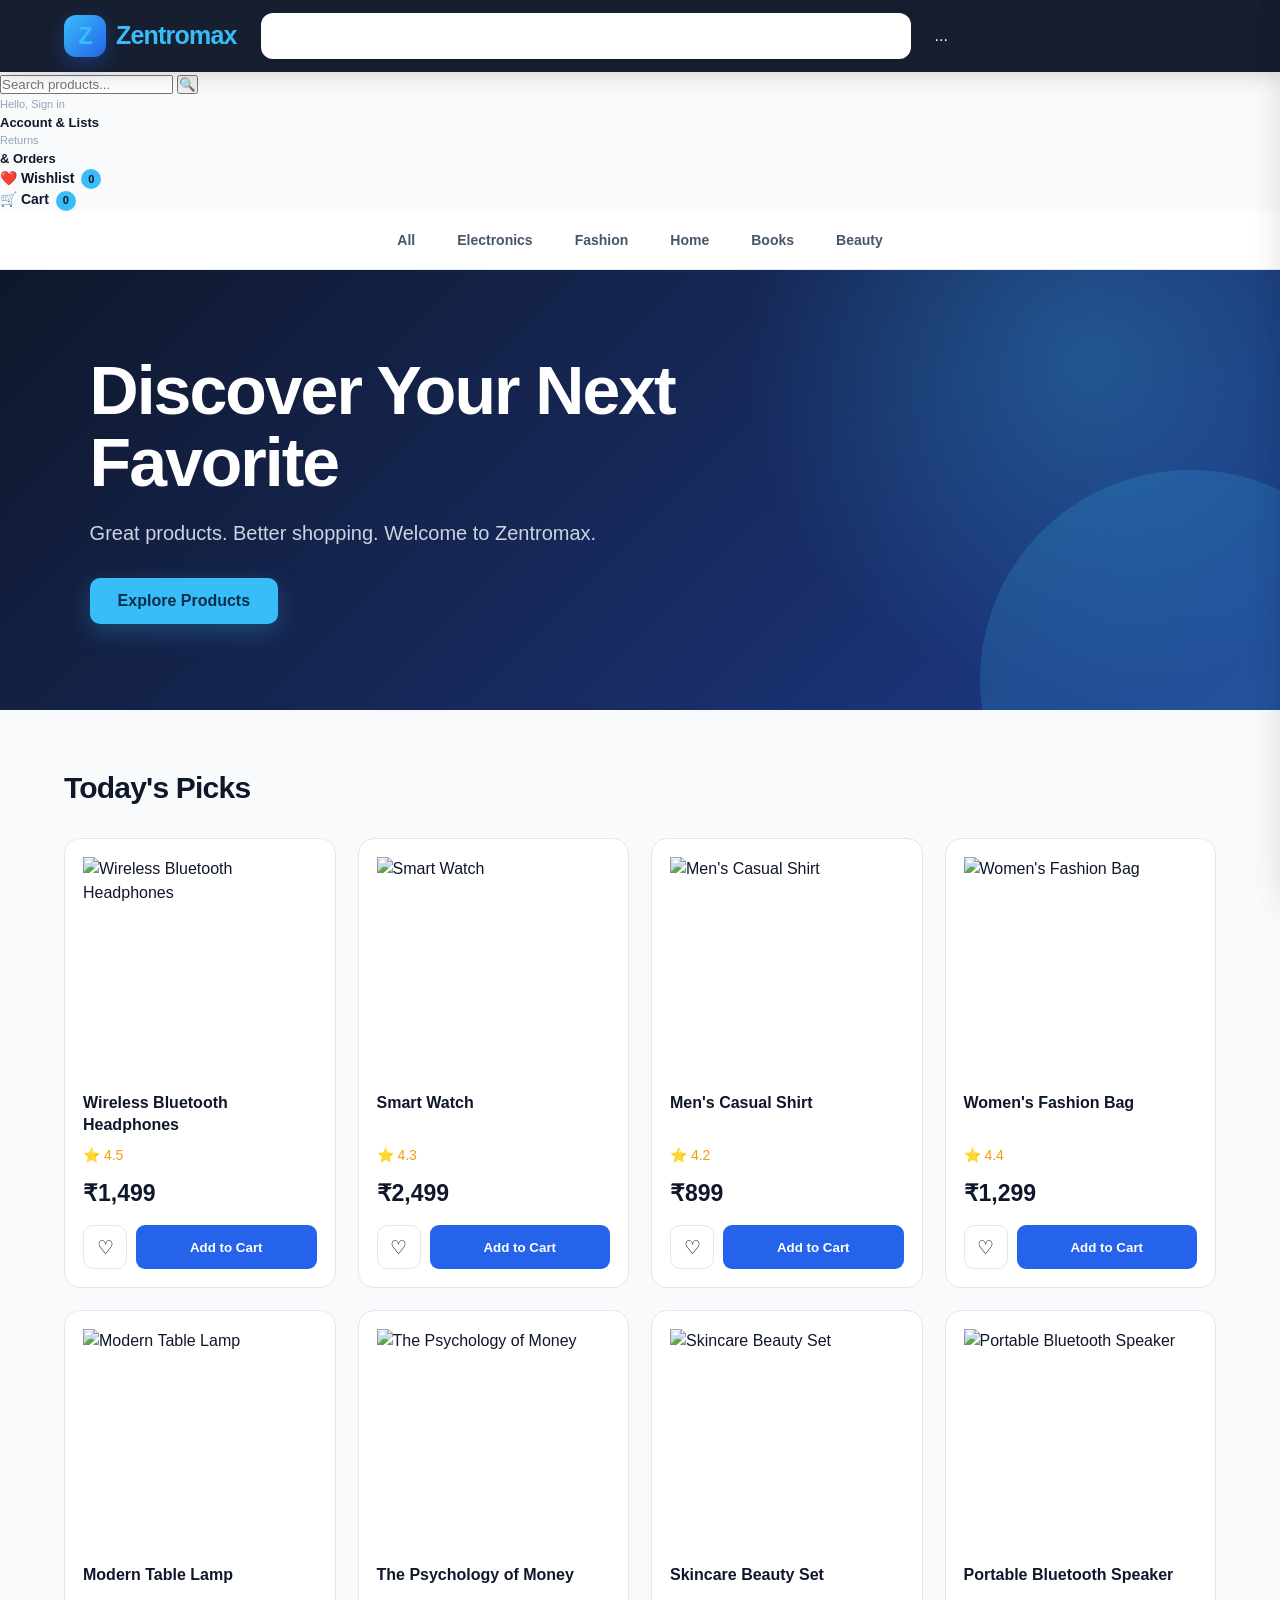
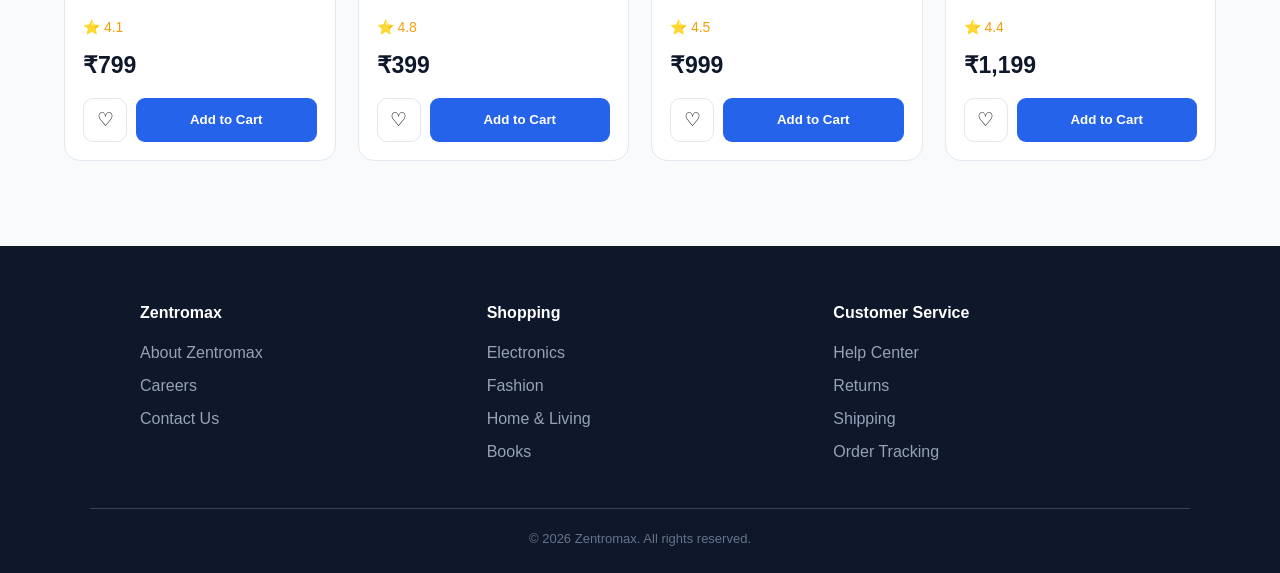
==== index.html @ d826abb4 "Update index.html" ====
<!DOCTYPE html>
<html lang="en">

<head>

  <meta charset="UTF-8">

  <meta name="viewport" content="width=device-width, initial-scale=1.0">

  <title>Zentromax - Online Shopping</title>

  <link
    rel="icon"
    href="data:image/svg+xml,%3Csvg xmlns='http://www.w3.org/2000/svg' viewBox='0 0 100 100'%3E%3Crect width='100' height='100' rx='25' fill='%232563eb'/%3E%3Ctext x='50' y='68' text-anchor='middle' font-size='60' font-family='Arial' font-weight='bold' fill='white'%3EZ%3C/text%3E%3C/svg%3E"
  >

</head>

  <link rel="stylesheet" href="style.css">
</head>

<body>

  <!-- HEADER -->

  <header class="header">

  <div class="logo">
    <span class="logo-icon">Z</span>
    <span class="logo-text">Zentromax</span>
  </div>

  <div class="search">
    ...
  </div>

  ...
</header>


      <input
        type="text"
        id="searchInput"
        placeholder="Search products..."
        onkeyup="searchProducts()"
      >

      <button onclick="searchProducts()">
        🔍
      </button>

    </div>

    <div
      class="account"
      onclick="openLogin()"
    >
      <small>Hello, Sign in</small>
      <strong>Account & Lists</strong>
    </div>

    <div class="orders">
      <small>Returns</small>
      <strong>& Orders</strong>
    </div>

    <div
      class="wishlist"
      onclick="openWishlist()"
    >
      ❤️ Wishlist
      <span id="wishlistCount">0</span>
    </div>

    <div
      class="cart"
      onclick="openCart()"
    >
      🛒 Cart
      <span id="cartCount">0</span>
    </div>

  </header>


  <!-- CATEGORY NAVIGATION -->

  <nav class="categories">

    <button onclick="filterCategory('all')">
      All
    </button>

    <button onclick="filterCategory('electronics')">
      Electronics
    </button>

    <button onclick="filterCategory('fashion')">
      Fashion
    </button>

    <button onclick="filterCategory('home')">
      Home
    </button>

    <button onclick="filterCategory('books')">
      Books
    </button>

    <button onclick="filterCategory('beauty')">
      Beauty
    </button>

  </nav>


  <!-- HERO -->

  <section class="hero">

    <div>

      <h1>
        Discover Your Next Favorite
      </h1>

      <p>
        Great products. Better shopping.
        Welcome to Zentromax.
      </p>

      <button onclick="scrollToProducts()">
        Explore Products
      </button>

    </div>

  </section>


  <!-- PRODUCTS -->

  <main>

    <h2 id="productsTitle">
      Today's Picks
    </h2>

    <section
      class="products"
      id="products"
    ></section>

  </main>


  <!-- PRODUCT DETAILS -->

  <div
    class="product-modal"
    id="productModal"
  >

    <div class="product-modal-content">

      <button
        class="close-button"
        onclick="closeProductDetails()"
      >
        ✕
      </button>

      <div id="productDetails"></div>

    </div>

  </div>


  <!-- WISHLIST -->

  <div
    class="side-panel"
    id="wishlistPanel"
  >

    <div class="panel-header">

      <h2>
        ❤️ Your Wishlist
      </h2>

      <button onclick="closeWishlist()">
        ✕
      </button>

    </div>

    <div id="wishlistItems"></div>

  </div>


  <!-- CART -->

  <div
    class="side-panel cart-panel"
    id="cartPanel"
  >

    <div class="panel-header">

      <h2>
        🛒 Your Cart
      </h2>

      <button onclick="closeCart()">
        ✕
      </button>

    </div>

    <div id="cartItems"></div>

    <div class="cart-footer">

      <h3>
        Total:
        ₹<span id="cartTotal">0</span>
      </h3>

      <button
        class="checkout"
        onclick="checkout()"
      >
        Proceed to Checkout
      </button>

    </div>

  </div>


  <!-- LOGIN -->

  <div
    class="product-modal"
    id="loginModal"
  >

    <div class="login-box">

      <button
        class="close-button"
        onclick="closeLogin()"
      >
        ✕
      </button>

      <h2>
        Welcome to Zentromax
      </h2>

      <input
        type="email"
        id="loginEmail"
        placeholder="Email address"
      >

      <input
        type="password"
        id="loginPassword"
        placeholder="Password"
      >

      <button
        class="login-button"
        onclick="loginUser()"
      >
        Sign in
      </button>

      <p>
        New to Zentromax?
      </p>

      <button
        class="create-account"
        onclick="registerUser()"
      >
        Create your Zentromax account
      </button>

    </div>

  </div>


  <!-- OVERLAY -->

  <div
    class="overlay"
    id="overlay"
    onclick="closeAllPanels()"
  ></div>


  <!-- FOOTER -->

  <footer>

    <div class="footer-links">

      <div>
        <h3>Zentromax</h3>

        <p>
          About Zentromax
        </p>

        <p>
          Careers
        </p>

        <p>
          Contact Us
        </p>
      </div>


      <div>
        <h3>Shopping</h3>

        <p>
          Electronics
        </p>

        <p>
          Fashion
        </p>

        <p>
          Home & Living
        </p>

        <p>
          Books
        </p>
      </div>


      <div>
        <h3>Customer Service</h3>

        <p>
          Help Center
        </p>

        <p>
          Returns
        </p>

        <p>
          Shipping
        </p>

        <p>
          Order Tracking
        </p>
      </div>

    </div>


    <p class="copyright">
      © 2026 Zentromax. All rights reserved.
    </p>

  </footer>


  <script src="script.js"></script>

</body>

</html>
---- style.css ----
* {
  margin: 0;
  padding: 0;
  box-sizing: border-box;
}

:root {
  --primary: #2563eb;
  --primary-dark: #1d4ed8;
  --dark: #0f172a;
  --dark-2: #1e293b;
  --text: #0f172a;
  --muted: #64748b;
  --background: #f8fafc;
  --white: #ffffff;
  --border: #e2e8f0;
  --success: #16a34a;
  --danger: #ef4444;
  --shadow: 0 10px 30px rgba(15, 23, 42, 0.08);
  --radius: 16px;
}

html {
  scroll-behavior: smooth;
}

body {
  font-family:
    Inter,
    -apple-system,
    BlinkMacSystemFont,
    "Segoe UI",
    Arial,
    sans-serif;

  background: var(--background);
  color: var(--text);
  line-height: 1.5;
}


/* ================= HEADER ================= */

.header {
  min-height: 72px;

  background: rgba(15, 23, 42, 0.97);
  color: white;

  display: flex;
  align-items: center;

  gap: 24px;

  padding: 12px 5%;

  position: sticky;
  top: 0;

  z-index: 900;

  box-shadow:
    0 4px 20px rgba(0, 0, 0, 0.15);
}


/* LOGO */

.logo {
  font-size: 26px;
  font-weight: 800;

  letter-spacing: -0.8px;

  white-space: nowrap;

  cursor: pointer;
}

.logo span {
  color: #38bdf8;
}


/* SEARCH */

.search {
  flex: 1;

  max-width: 650px;

  height: 46px;

  display: flex;

  background: white;

  border-radius: 12px;

  overflow: hidden;

  box-shadow:
    0 3px 15px rgba(0, 0, 0, 0.12);
}

.search input {
  flex: 1;

  width: 100%;

  border: none;

  outline: none;

  padding: 0 18px;

  font-size: 15px;

  color: #0f172a;
}

.search input::placeholder {
  color: #94a3b8;
}

.search button {
  width: 55px;

  border: none;

  background: var(--primary);

  color: white;

  cursor: pointer;

  font-size: 18px;

  transition: 0.2s;
}

.search button:hover {
  background: var(--primary-dark);
}


/* ACCOUNT */

.account,
.orders {
  display: flex;

  flex-direction: column;

  cursor: pointer;

  white-space: nowrap;
}

.account small,
.orders small {
  color: #94a3b8;

  font-size: 11px;
}

.account strong,
.orders strong {
  font-size: 13px;
}


/* WISHLIST */

.wishlist,
.cart {
  position: relative;

  cursor: pointer;

  white-space: nowrap;

  font-weight: 600;

  font-size: 14px;

  transition: 0.2s;
}

.wishlist:hover,
.cart:hover {
  color: #38bdf8;
}

#wishlistCount,
#cartCount {
  display: inline-flex;

  align-items: center;

  justify-content: center;

  min-width: 20px;
  height: 20px;

  margin-left: 3px;

  padding: 0 5px;

  border-radius: 50%;

  background: #38bdf8;

  color: #0f172a;

  font-size: 11px;

  font-weight: 800;
}


/* ================= CATEGORIES ================= */

.categories {
  background: white;

  display: flex;

  justify-content: center;

  gap: 8px;

  padding: 12px 5%;

  border-bottom: 1px solid var(--border);

  overflow-x: auto;

  position: relative;

  z-index: 800;
}

.categories button {
  border: none;

  background: transparent;

  color: #475569;

  padding: 9px 17px;

  border-radius: 999px;

  cursor: pointer;

  font-size: 14px;

  font-weight: 600;

  white-space: nowrap;

  transition: 0.2s;
}

.categories button:hover {
  background: #eff6ff;

  color: var(--primary);
}


/* ================= HERO ================= */

.hero {
  min-height: 440px;

  padding: 70px 7%;

  display: flex;

  align-items: center;

  background:
    radial-gradient(
      circle at 85% 20%,
      rgba(56, 189, 248, 0.28),
      transparent 30%
    ),
    linear-gradient(
      135deg,
      #0f172a,
      #1e3a8a
    );

  color: white;

  position: relative;

  overflow: hidden;
}

.hero::after {
  content: "";

  position: absolute;

  width: 420px;
  height: 420px;

  right: -120px;
  bottom: -180px;

  background: rgba(56, 189, 248, 0.18);

  border-radius: 50%;
}

.hero > div {
  position: relative;

  z-index: 2;

  max-width: 650px;
}

.hero h1 {
  font-size: clamp(38px, 6vw, 68px);

  line-height: 1.05;

  letter-spacing: -2px;

  margin-bottom: 20px;
}

.hero p {
  font-size: 20px;

  color: #cbd5e1;

  margin-bottom: 30px;

  max-width: 550px;
}

.hero button {
  border: none;

  background: #38bdf8;

  color: #082f49;

  padding: 14px 28px;

  border-radius: 10px;

  font-size: 16px;

  font-weight: 800;

  cursor: pointer;

  transition: 0.2s;

  box-shadow:
    0 8px 25px rgba(56, 189, 248, 0.25);
}

.hero button:hover {
  transform: translateY(-2px);

  background: #7dd3fc;
}


/* ================= MAIN ================= */

main {
  width: 90%;

  max-width: 1400px;

  margin: auto;

  padding: 55px 0;
}

main h2 {
  font-size: 30px;

  letter-spacing: -0.8px;

  margin-bottom: 28px;
}


/* ================= PRODUCTS ================= */

.products {
  display: grid;

  grid-template-columns:
    repeat(
      auto-fill,
      minmax(235px, 1fr)
    );

  gap: 22px;
}

.product {
  background: white;

  border: 1px solid var(--border);

  border-radius: var(--radius);

  padding: 18px;

  min-height: 420px;

  display: flex;

  flex-direction: column;

  position: relative;

  overflow: hidden;

  transition:
    transform 0.25s,
    box-shadow 0.25s,
    border-color 0.25s;
}

.product:hover {
  transform: translateY(-7px);

  border-color: #bfdbfe;

  box-shadow: var(--shadow);
}

.product img {
  width: 100%;

  height: 220px;

  object-fit: contain;

  margin-bottom: 15px;

  cursor: pointer;

  transition: 0.25s;
}

.product:hover img {
  transform: scale(1.04);
}

.product h3 {
  font-size: 16px;

  line-height: 1.4;

  margin-bottom: 8px;

  cursor: pointer;

  min-height: 45px;
}

.product h3:hover {
  color: var(--primary);
}

.rating {
  color: #f59e0b;

  font-size: 14px;

  margin-bottom: 10px;
}

.price {
  font-size: 23px;

  font-weight: 800;

  margin-bottom: 15px;
}

.product-buttons {
  display: flex;

  gap: 9px;

  margin-top: auto;
}

.add-cart {
  flex: 1;

  border: none;

  background: var(--primary);

  color: white;

  padding: 11px;

  border-radius: 9px;

  cursor: pointer;

  font-weight: 700;

  transition: 0.2s;
}

.add-cart:hover {
  background: var(--primary-dark);
}

.wishlist-button {
  width: 44px;

  height: 44px;

  border-radius: 10px;

  border: 1px solid var(--border);

  background: white;

  cursor: pointer;

  font-size: 19px;

  transition: 0.2s;
}

.wishlist-button:hover {
  border-color: #fecaca;

  background: #fff1f2;
}


/* ================= SIDE PANEL ================= */

.side-panel {
  position: fixed;

  top: 0;

  right: -480px;

  width: 450px;

  max-width: 94%;

  height: 100vh;

  background: white;

  z-index: 1200;

  display: flex;

  flex-direction: column;

  transition: right 0.3s ease;

  box-shadow:
    -15px 0 40px rgba(0, 0, 0, 0.15);
}

.side-panel.open {
  right: 0;
}

.panel-header {
  min-height: 70px;

  background: #0f172a;

  color: white;

  display: flex;

  align-items: center;

  justify-content: space-between;

  padding: 18px 22px;
}

.panel-header h2 {
  font-size: 20px;
}

.panel-header button {
  width: 36px;
  height: 36px;

  border: none;

  border-radius: 8px;

  background: rgba(255, 255, 255, 0.1);

  color: white;

  font-size: 18px;

  cursor: pointer;
}


/* ================= CART ================= */

#cartItems {
  flex: 1;

  overflow-y: auto;

  padding: 20px;
}

.cart-item {
  display: flex;

  gap: 14px;

  padding: 16px 0;

  border-bottom: 1px solid var(--border);
}

.cart-item img {
  width: 80px;

  height: 80px;

  object-fit: contain;
}

.cart-item strong {
  display: block;

  margin-bottom: 5px;

  font-size: 14px;
}

.cart-item p {
  color: var(--muted);

  font-size: 13px;

  margin-bottom: 5px;
}

.cart-item button {
  border: 1px solid var(--border);

  background: white;

  padding: 5px 10px;

  border-radius: 6px;

  cursor: pointer;

  margin: 3px 2px;
}

.cart-item button:hover {
  background: #f1f5f9;
}

.cart-footer {
  padding: 20px;

  border-top: 1px solid var(--border);

  background: #f8fafc;
}

.cart-footer h3 {
  font-size: 20px;
}

.checkout {
  width: 100%;

  margin-top: 14px;

  padding: 13px;

  border: none;

  border-radius: 10px;

  background: var(--primary);

  color: white;

  font-size: 15px;

  font-weight: 700;

  cursor: pointer;
}

.checkout:hover {
  background: var(--primary-dark);
}


/* ================= WISHLIST ================= */

#wishlistItems {
  flex: 1;

  overflow-y: auto;

  padding: 20px;
}

.wishlist-item {
  display: flex;

  gap: 14px;

  padding: 16px 0;

  border-bottom: 1px solid var(--border);
}

.wishlist-item img {
  width: 80px;

  height: 80px;

  object-fit: contain;
}

.wishlist-item strong {
  display: block;

  margin-bottom: 5px;
}

.wishlist-item button {
  border: none;

  background: #eff6ff;

  color: var(--primary);

  padding: 7px 10px;

  border-radius: 7px;

  cursor: pointer;

  margin-top: 8px;
}


/* ================= PRODUCT DETAILS ================= */

.product-modal {
  display: none;

  position: fixed;

  inset: 0;

  background: rgba(2, 6, 23, 0.72);

  z-index: 1500;

  align-items: center;

  justify-content: center;

  padding: 20px;

  backdrop-filter: blur(5px);
}

.product-modal.show {
  display: flex;
}

.product-modal-content {
  width: 900px;

  max-width: 96%;

  max-height: 90vh;

  overflow-y: auto;

  background: white;

  border-radius: 20px;

  padding: 35px;

  position: relative;

  box-shadow:
    0 25px 70px rgba(0, 0, 0, 0.25);
}

.close-button {
  position: absolute;

  top: 15px;
  right: 15px;

  width: 38px;
  height: 38px;

  border: none;

  border-radius: 50%;

  background: #f1f5f9;

  color: #475569;

  font-size: 18px;

  cursor: pointer;

  z-index: 2;
}

.close-button:hover {
  background: #e2e8f0;
}

.product-detail {
  display: grid;

  grid-template-columns: 1fr 1fr;

  gap: 40px;

  padding-top: 10px;
}

.product-detail img {
  width: 100%;

  height: 380px;

  object-fit: contain;
}

.product-detail h2 {
  font-size: 32px;

  line-height: 1.2;

  margin-bottom: 15px;
}

.detail-price {
  font-size: 32px;

  font-weight: 800;

  margin: 18px 0;
}

.detail-description {
  color: var(--muted);

  line-height: 1.8;

  margin-bottom: 20px;
}

.detail-add-cart {
  border: none;

  background: var(--primary);

  color: white;

  padding: 13px 22px;

  border-radius: 9px;

  cursor: pointer;

  font-weight: 700;
}

.detail-add-cart:hover {
  background: var(--primary-dark);
}


/* ================= LOGIN ================= */

.login-box {
  width: 410px;

  max-width: 95%;

  background: white;

  padding: 38px;

  border-radius: 18px;

  position: relative;

  box-shadow:
    0 25px 70px rgba(0, 0, 0, 0.25);
}

.login-box h2 {
  font-size: 28px;

  margin-bottom: 25px;
}

.login-box input {
  width: 100%;

  padding: 13px 14px;

  margin-bottom: 14px;

  border: 1px solid var(--border);

  border-radius: 9px;

  outline: none;

  font-size: 14px;
}

.login-box input:focus {
  border-color: var(--primary);

  box-shadow:
    0 0 0 3px rgba(37, 99, 235, 0.1);
}

.login-button {
  width: 100%;

  padding: 13px;

  border: none;

  border-radius: 9px;

  background: var(--primary);

  color: white;

  font-weight: 700;

  cursor: pointer;
}

.login-button:hover {
  background: var(--primary-dark);
}

.login-box p {
  text-align: center;

  margin: 20px 0;

  color: var(--muted);
}

.create-account {
  width: 100%;

  padding: 12px;

  border: 1px solid var(--border);

  background: white;

  border-radius: 9px;

  cursor: pointer;
}

.create-account:hover {
  background: #f8fafc;
}


/* ================= OVERLAY ================= */

.overlay {
  display: none;

  position: fixed;

  inset: 0;

  background: rgba(2, 6, 23, 0.55);

  z-index: 1100;

  backdrop-filter: blur(2px);
}

.overlay.show {
  display: block;
}


/* ================= FOOTER ================= */

footer {
  background: #0f172a;

  color: white;

  margin-top: 30px;

  padding: 55px 7% 25px;
}

.footer-links {
  max-width: 1000px;

  margin: auto;

  display: grid;

  grid-template-columns:
    repeat(3, 1fr);

  gap: 40px;

  text-align: left;
}

.footer-links h3 {
  font-size: 16px;

  margin-bottom: 16px;
}

.footer-links p {
  color: #94a3b8;

  margin: 9px 0;

  cursor: pointer;
}

.footer-links p:hover {
  color: #38bdf8;
}

.copyright {
  border-top: 1px solid #334155;

  margin-top: 35px;

  padding-top: 20px;

  text-align: center;

  color: #64748b;

  font-size: 13px;
}


/* ================= RESPONSIVE ================= */

@media (max-width: 1000px) {

  .header {
    gap: 12px;

    padding: 12px 3%;
  }

  .orders,
  .account {
    display: none;
  }

  .hero {
    padding: 60px 6%;
  }

  .hero h1 {
    font-size: 48px;
  }
}


@media (max-width: 700px) {

  .header {
    flex-wrap: wrap;

    position: relative;
  }

  .logo {
    font-size: 23px;
  }

  .search {
    order: 5;

    flex-basis: 100%;

    max-width: none;
  }

  .wishlist,
  .cart {
    font-size: 13px;
  }

  .categories {
    justify-content: flex-start;
  }

  .hero {
    min-height: 380px;

    padding: 50px 7%;
  }

  .hero h1 {
    font-size: 38px;

    letter-spacing: -1px;
  }

  .hero p {
    font-size: 17px;
  }

  main {
    width: 92%;

    padding: 40px 0;
  }

  main h2 {
    font-size: 25px;
  }

  .products {
    grid-template-columns:
      repeat(2, 1fr);

    gap: 12px;
  }

  .product {
    padding: 13px;

    min-height: 380px;
  }

  .product img {
    height: 170px;
  }

  .product h3 {
    font-size: 14px;
  }

  .product-detail {
    grid-template-columns: 1fr;

    gap: 15px;
  }

  .product-detail img {
    height: 260px;
  }

  .product-detail h2 {
    font-size: 25px;
  }

  .footer-links {
    grid-template-columns: 1fr;

    text-align: center;
  }
}


@media (max-width: 450px) {

  .products {
    grid-template-columns: 1fr;
  }

  .product {
    min-height: auto;
  }

  .product img {
    height: 220px;
  }

  .hero h1 {
    font-size: 32px;
  }

  .side-panel {
    width: 100%;

    max-width: 100%;
  }

  .product-modal-content {
    padding: 25px 18px;
  }

  .login-box {
    padding: 28px 20px;
  }
}
/* ================= ZENTROMAX BRAND ================= */

.logo {
  display: flex;
  align-items: center;
  gap: 10px;

  cursor: pointer;

  user-select: none;
}

.logo-icon {
  width: 42px;
  height: 42px;

  display: flex;
  align-items: center;
  justify-content: center;

  border-radius: 12px;

  background: linear-gradient(
    135deg,
    #38bdf8,
    #2563eb
  );

  color: white;

  font-size: 23px;
  font-weight: 900;

  box-shadow:
    0 6px 18px rgba(37, 99, 235, 0.35);
}

.logo-text {
  color: white;

  font-size: 25px;

  font-weight: 850;

  letter-spacing: -0.8px;
}

.logo:hover .logo-icon {
  transform: rotate(-5deg) scale(1.05);

  box-shadow:
    0 8px 25px rgba(56, 189, 248, 0.45);
}

.logo:hover .logo-text {
  color: #38bdf8;
}

.logo-icon,
.logo-text {
  transition: 0.25s ease;
}
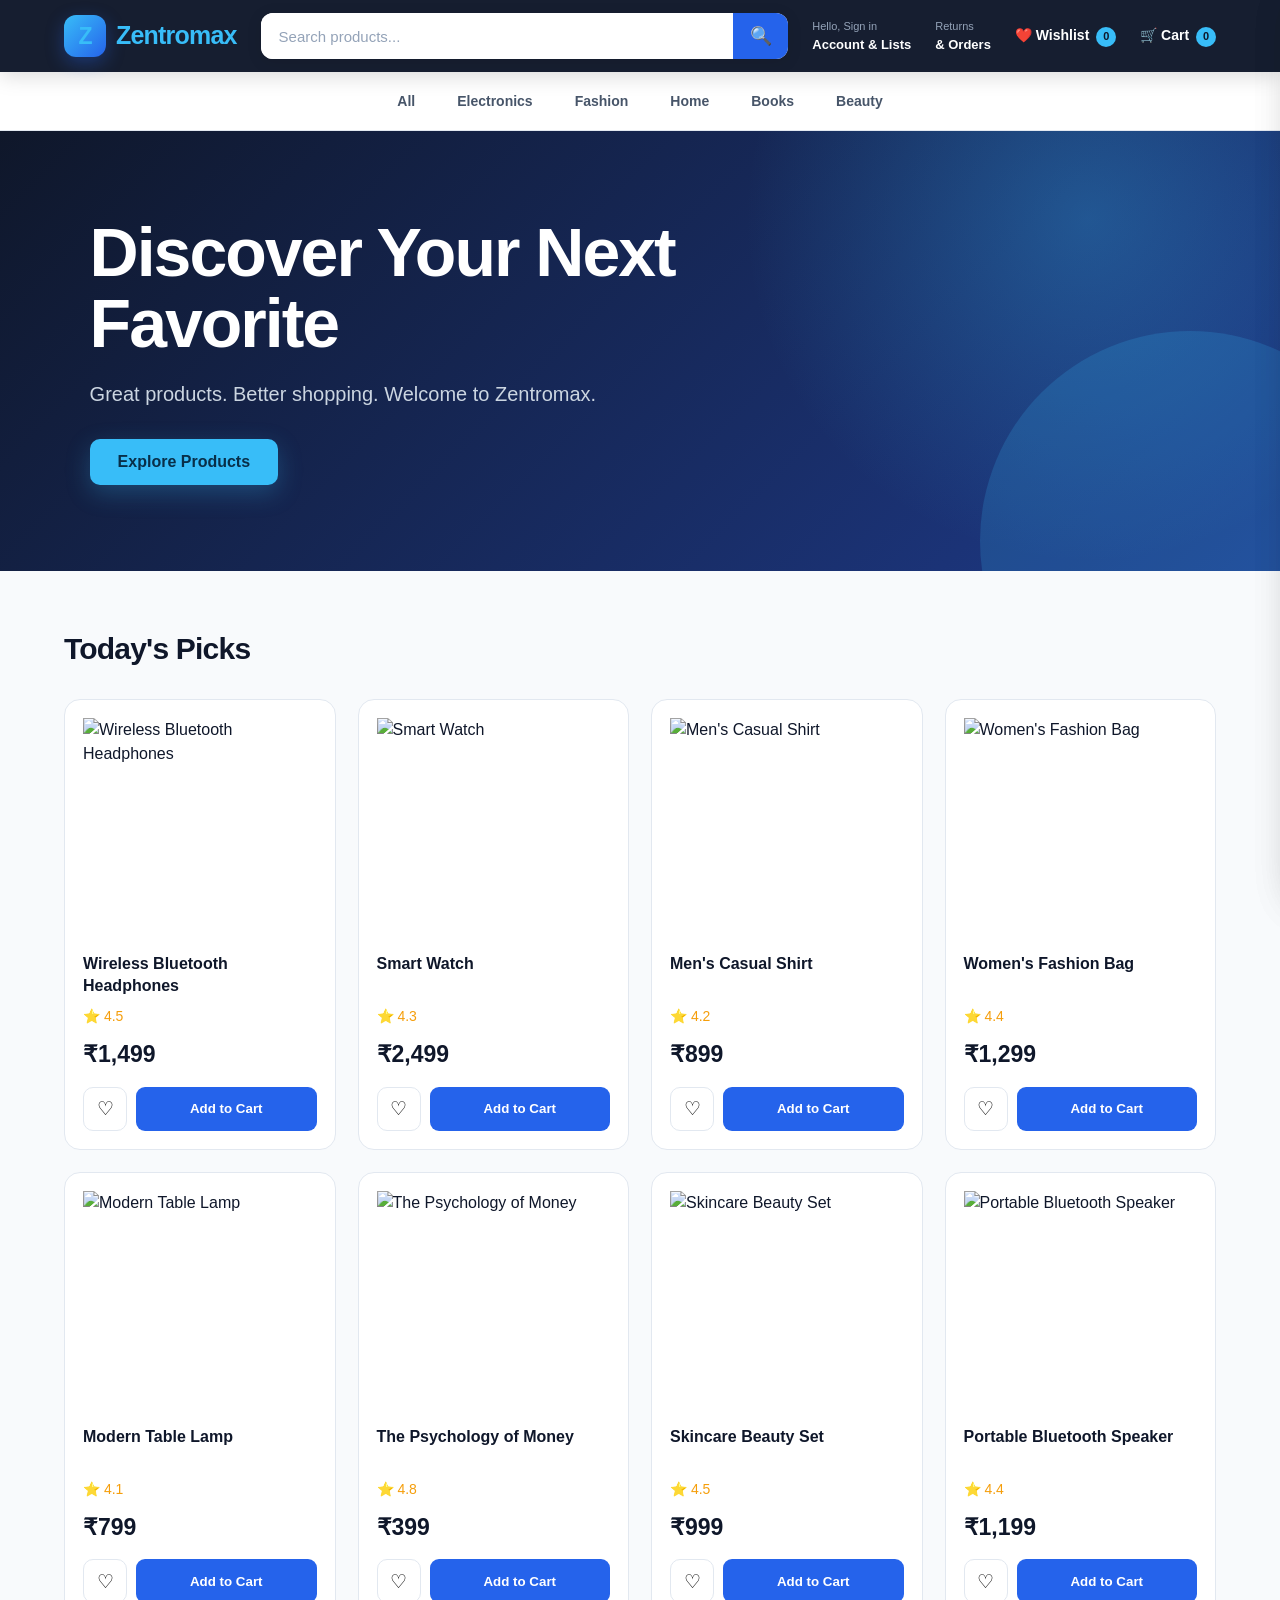
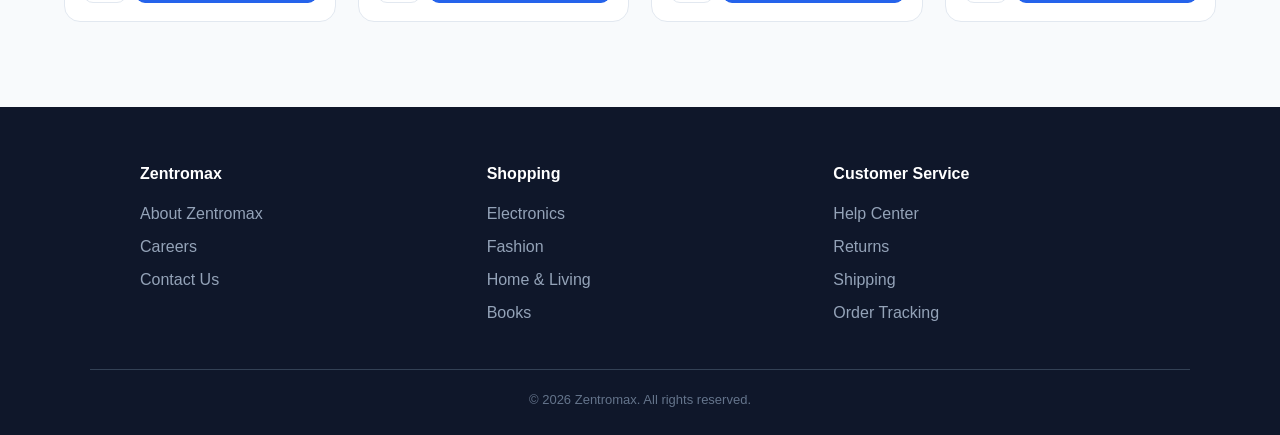
==== commit 7ca679ec: "Update index.html" ====
--- a/index.html
+++ b/index.html
@@ -25,62 +25,62 @@
 
   <header class="header">
 
+  <!-- LOGO -->
   <div class="logo">
     <span class="logo-icon">Z</span>
     <span class="logo-text">Zentromax</span>
   </div>
 
+  <!-- SEARCH -->
   <div class="search">
-    ...
-  </div>
-
-  ...
+
+    <input
+      type="text"
+      id="searchInput"
+      placeholder="Search products..."
+      onkeyup="searchProducts()"
+    >
+
+    <button onclick="searchProducts()">
+      🔍
+    </button>
+
+  </div>
+
+  <!-- ACCOUNT -->
+  <div
+    class="account"
+    onclick="openLogin()"
+  >
+    <small>Hello, Sign in</small>
+    <strong>Account & Lists</strong>
+  </div>
+
+  <!-- ORDERS -->
+  <div class="orders">
+    <small>Returns</small>
+    <strong>& Orders</strong>
+  </div>
+
+  <!-- WISHLIST -->
+  <div
+    class="wishlist"
+    onclick="openWishlist()"
+  >
+    ❤️ Wishlist
+    <span id="wishlistCount">0</span>
+  </div>
+
+  <!-- CART -->
+  <div
+    class="cart"
+    onclick="openCart()"
+  >
+    🛒 Cart
+    <span id="cartCount">0</span>
+  </div>
+
 </header>
-
-
-      <input
-        type="text"
-        id="searchInput"
-        placeholder="Search products..."
-        onkeyup="searchProducts()"
-      >
-
-      <button onclick="searchProducts()">
-        🔍
-      </button>
-
-    </div>
-
-    <div
-      class="account"
-      onclick="openLogin()"
-    >
-      <small>Hello, Sign in</small>
-      <strong>Account & Lists</strong>
-    </div>
-
-    <div class="orders">
-      <small>Returns</small>
-      <strong>& Orders</strong>
-    </div>
-
-    <div
-      class="wishlist"
-      onclick="openWishlist()"
-    >
-      ❤️ Wishlist
-      <span id="wishlistCount">0</span>
-    </div>
-
-    <div
-      class="cart"
-      onclick="openCart()"
-    >
-      🛒 Cart
-      <span id="cartCount">0</span>
-    </div>
-
-  </header>
 
 
   <!-- CATEGORY NAVIGATION -->
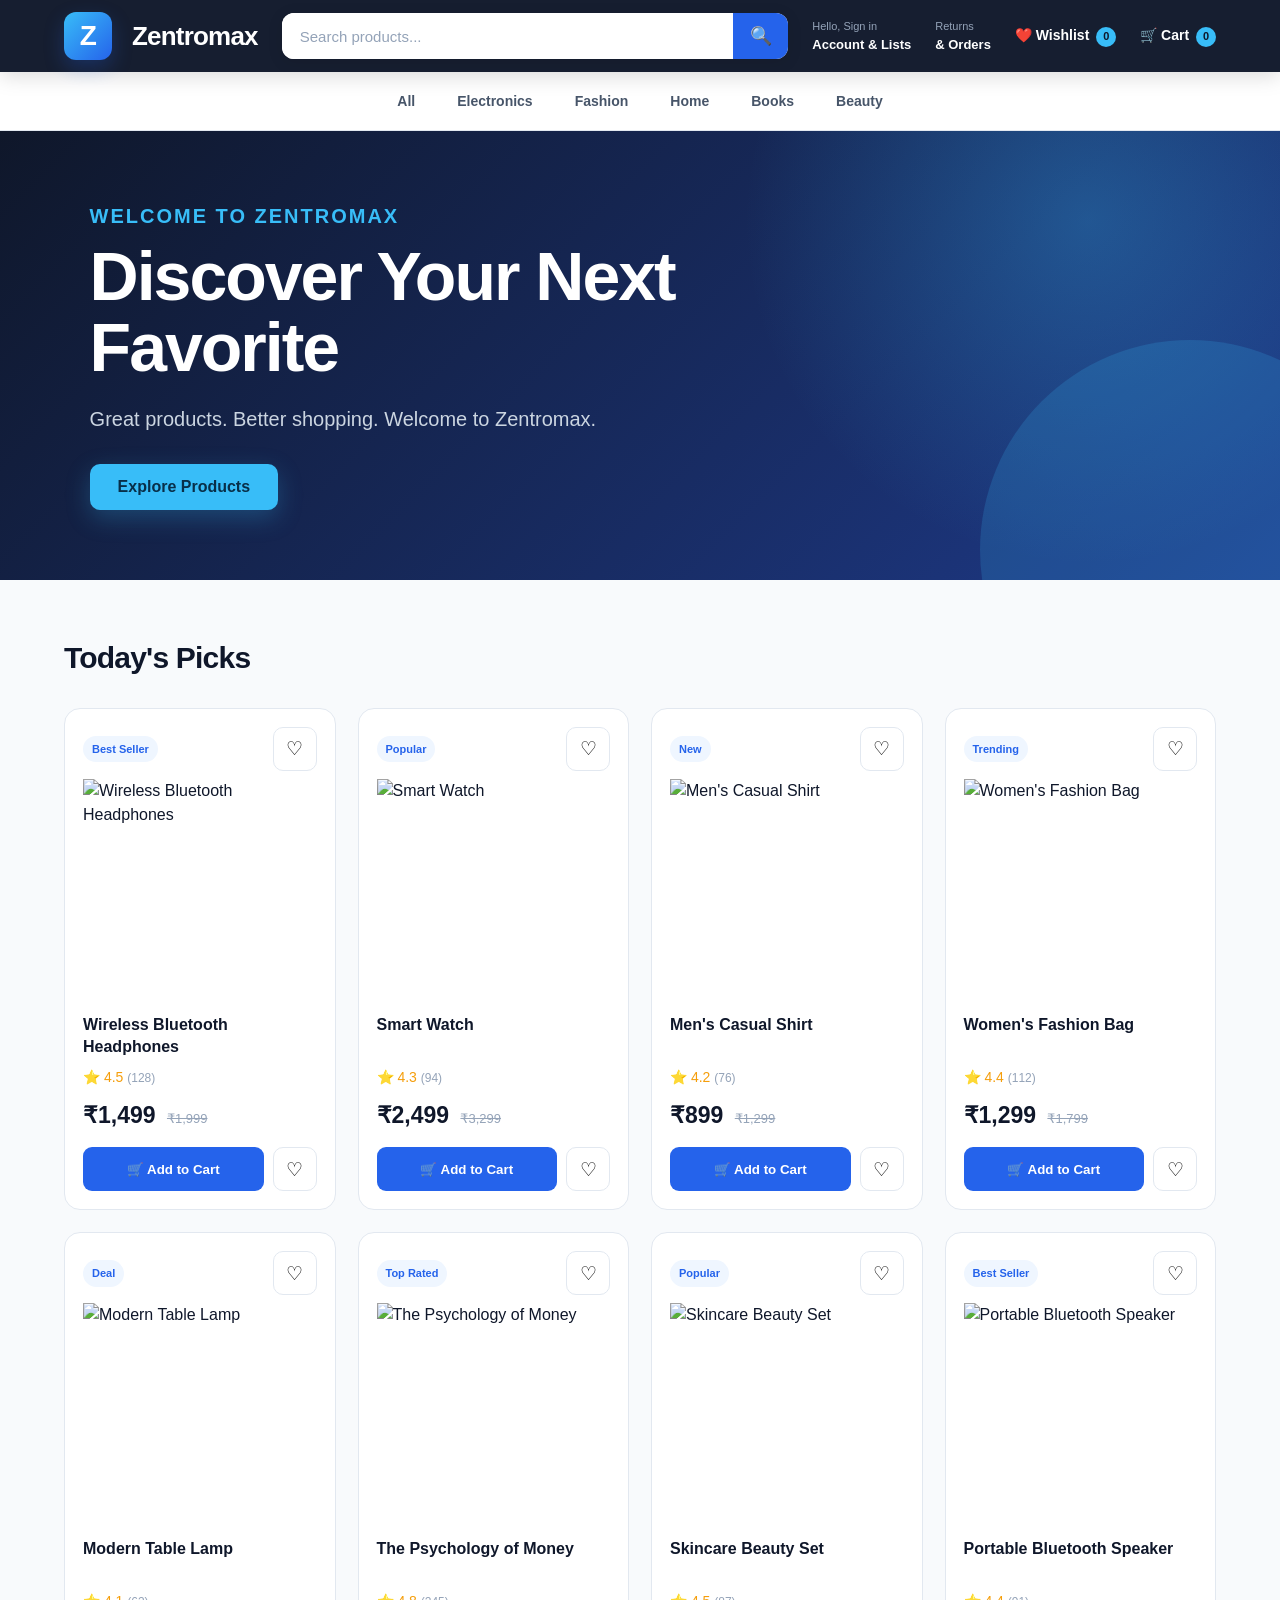
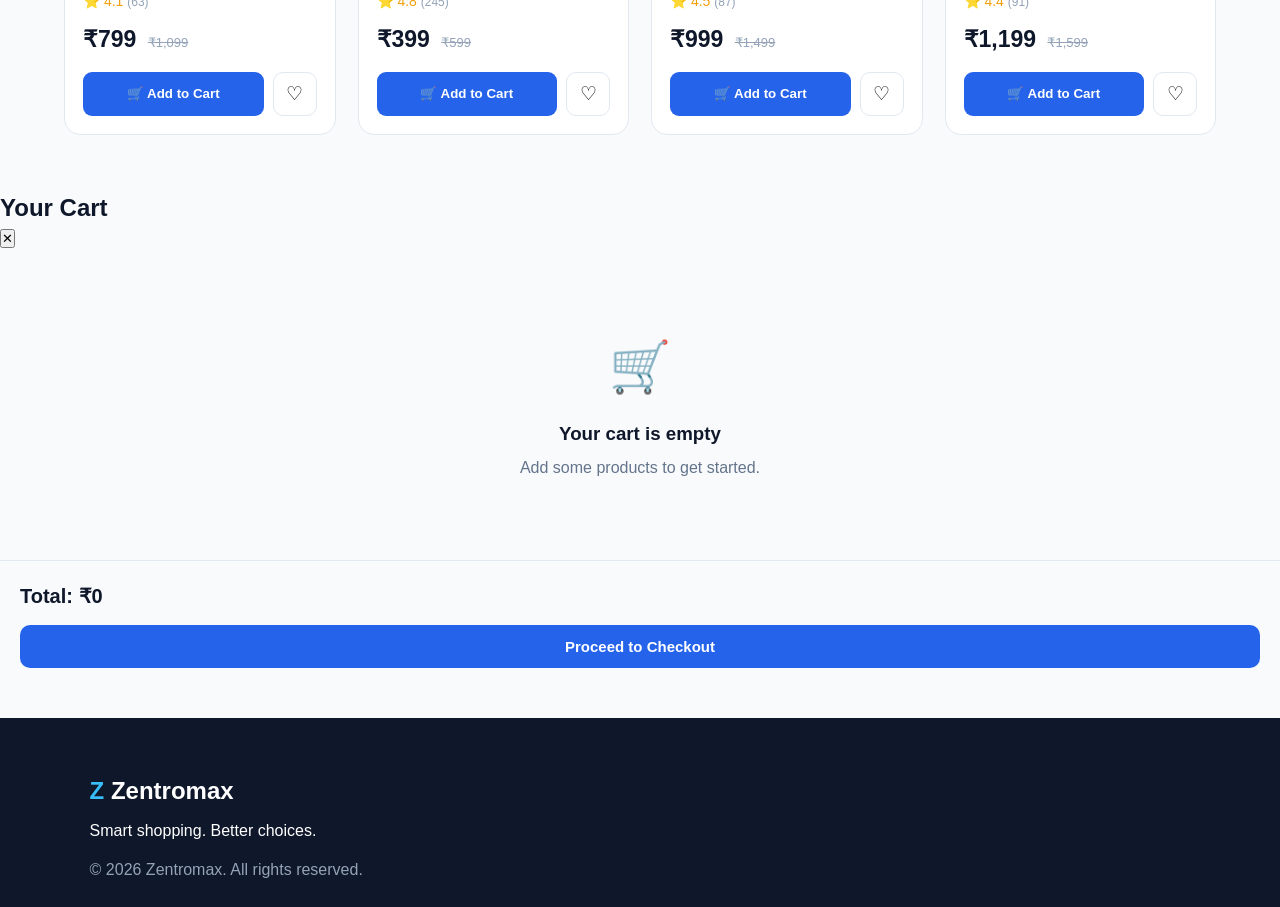
==== commit 286fb1f7: "Update index.html" ====
--- a/index.html
+++ b/index.html
@@ -5,85 +5,142 @@
 
   <meta charset="UTF-8">
 
-  <meta name="viewport" content="width=device-width, initial-scale=1.0">
+  <meta
+    name="viewport"
+    content="width=device-width, initial-scale=1.0"
+  >
 
   <title>Zentromax - Online Shopping</title>
 
+  <!-- Zentromax Favicon / Logo -->
   <link
     rel="icon"
     href="data:image/svg+xml,%3Csvg xmlns='http://www.w3.org/2000/svg' viewBox='0 0 100 100'%3E%3Crect width='100' height='100' rx='25' fill='%232563eb'/%3E%3Ctext x='50' y='68' text-anchor='middle' font-size='60' font-family='Arial' font-weight='bold' fill='white'%3EZ%3C/text%3E%3C/svg%3E"
   >
 
+  <!-- CSS -->
+  <link rel="stylesheet" href="style.css">
+
 </head>
 
-  <link rel="stylesheet" href="style.css">
-</head>
 
 <body>
 
-  <!-- HEADER -->
+
+  <!-- =====================================================
+       HEADER
+       ===================================================== -->
 
   <header class="header">
 
-  <!-- LOGO -->
-  <div class="logo">
-    <span class="logo-icon">Z</span>
-    <span class="logo-text">Zentromax</span>
-  </div>
-
-  <!-- SEARCH -->
-  <div class="search">
-
-    <input
-      type="text"
-      id="searchInput"
-      placeholder="Search products..."
-      onkeyup="searchProducts()"
+    <!-- Logo -->
+
+    <div
+      class="logo"
+      onclick="window.scrollTo({top:0, behavior:'smooth'})"
+      style="cursor:pointer;"
     >
 
-    <button onclick="searchProducts()">
-      🔍
-    </button>
-
-  </div>
-
-  <!-- ACCOUNT -->
-  <div
-    class="account"
-    onclick="openLogin()"
-  >
-    <small>Hello, Sign in</small>
-    <strong>Account & Lists</strong>
-  </div>
-
-  <!-- ORDERS -->
-  <div class="orders">
-    <small>Returns</small>
-    <strong>& Orders</strong>
-  </div>
-
-  <!-- WISHLIST -->
-  <div
-    class="wishlist"
-    onclick="openWishlist()"
-  >
-    ❤️ Wishlist
-    <span id="wishlistCount">0</span>
-  </div>
-
-  <!-- CART -->
-  <div
-    class="cart"
-    onclick="openCart()"
-  >
-    🛒 Cart
-    <span id="cartCount">0</span>
-  </div>
-
-</header>
-
-
-  <!-- CATEGORY NAVIGATION -->
+      <span style="
+        display:inline-flex;
+        align-items:center;
+        justify-content:center;
+        width:48px;
+        height:48px;
+        background:linear-gradient(135deg,#38bdf8,#2563eb);
+        color:white;
+        border-radius:12px;
+        margin-right:10px;
+        font-size:28px;
+        font-weight:800;
+        box-shadow:0 8px 20px rgba(37,99,235,.25);
+      ">
+        Z
+      </span>
+
+      Zentromax
+
+    </div>
+
+
+    <!-- Search -->
+
+    <div class="search">
+
+      <input
+        type="text"
+        id="searchInput"
+        placeholder="Search products..."
+        onkeyup="searchProducts()"
+      >
+
+      <button
+        onclick="searchProducts()"
+        aria-label="Search"
+      >
+        🔍
+      </button>
+
+    </div>
+
+
+    <!-- Account -->
+
+    <div class="account">
+
+      <small>Hello, Sign in</small>
+
+      <strong>Account & Lists</strong>
+
+    </div>
+
+
+    <!-- Orders -->
+
+    <div class="orders">
+
+      <small>Returns</small>
+
+      <strong>& Orders</strong>
+
+    </div>
+
+
+    <!-- Wishlist -->
+
+    <div
+      class="wishlist"
+      onclick="showWishlist()"
+      style="cursor:pointer;"
+    >
+
+      ❤️ Wishlist
+
+      <span id="wishlistCount">0</span>
+
+    </div>
+
+
+    <!-- Cart -->
+
+    <div
+      class="cart"
+      onclick="openCart()"
+    >
+
+      🛒 Cart
+
+      <span id="cartCount">0</span>
+
+    </div>
+
+  </header>
+
+
+
+  <!-- =====================================================
+       CATEGORIES
+       ===================================================== -->
 
   <nav class="categories">
 
@@ -114,21 +171,40 @@
   </nav>
 
 
-  <!-- HERO -->
+
+  <!-- =====================================================
+       HERO SECTION
+       ===================================================== -->
 
   <section class="hero">
 
-    <div>
+    <div class="hero-content">
+
+      <p
+        style="
+          color:#38bdf8;
+          font-weight:700;
+          letter-spacing:2px;
+          text-transform:uppercase;
+          margin-bottom:10px;
+        "
+      >
+        Welcome to Zentromax
+      </p>
+
 
       <h1>
-        Discover Your Next Favorite
+        Discover Your Next<br>
+        Favorite
       </h1>
+
 
       <p>
         Great products. Better shopping.
         Welcome to Zentromax.
       </p>
 
+
       <button onclick="scrollToProducts()">
         Explore Products
       </button>
@@ -138,13 +214,19 @@
   </section>
 
 
-  <!-- PRODUCTS -->
+
+  <!-- =====================================================
+       PRODUCTS
+       ===================================================== -->
 
   <main>
 
     <h2 id="productsTitle">
       Today's Picks
     </h2>
+
+
+    <!-- JavaScript products will appear here -->
 
     <section
       class="products"
@@ -154,73 +236,89 @@
   </main>
 
 
-  <!-- PRODUCT DETAILS -->
+
+  <!-- =====================================================
+       PRODUCT DETAILS MODAL
+       ===================================================== -->
 
   <div
+    id="productModal"
     class="product-modal"
-    id="productModal"
   >
 
-    <div class="product-modal-content">
+    <div class="product-modal-box">
+
+
+      <!-- Close button -->
 
       <button
-        class="close-button"
+        class="product-modal-close"
         onclick="closeProductDetails()"
       >
         ✕
       </button>
 
+
+      <!-- Product details generated by JavaScript -->
+
       <div id="productDetails"></div>
 
+
     </div>
 
   </div>
 
 
-  <!-- WISHLIST -->
+
+  <!-- =====================================================
+       CART OVERLAY
+       ===================================================== -->
 
   <div
-    class="side-panel"
-    id="wishlistPanel"
+    id="overlay"
+    class="overlay"
+    onclick="closeCart()"
+  ></div>
+
+
+
+  <!-- =====================================================
+       CART PANEL
+       ===================================================== -->
+
+  <aside
+    id="cartPanel"
+    class="cart-panel"
   >
 
-    <div class="panel-header">
+
+    <!-- Cart Header -->
+
+    <div class="cart-header">
 
       <h2>
-        ❤️ Your Wishlist
+        Your Cart
       </h2>
 
-      <button onclick="closeWishlist()">
+
+      <button
+        onclick="closeCart()"
+        aria-label="Close cart"
+      >
         ✕
       </button>
 
     </div>
 
-    <div id="wishlistItems"></div>
-
-  </div>
-
-
-  <!-- CART -->
-
-  <div
-    class="side-panel cart-panel"
-    id="cartPanel"
-  >
-
-    <div class="panel-header">
-
-      <h2>
-        🛒 Your Cart
-      </h2>
-
-      <button onclick="closeCart()">
-        ✕
-      </button>
-
-    </div>
+
+
+    <!-- Cart Products -->
 
     <div id="cartItems"></div>
+
+
+
+    <!-- Cart Footer -->
 
     <div class="cart-footer">
 
@@ -228,6 +326,7 @@
         Total:
         ₹<span id="cartTotal">0</span>
       </h3>
+
 
       <button
         class="checkout"
@@ -238,149 +337,262 @@
 
     </div>
 
-  </div>
-
-
-  <!-- LOGIN -->
-
-  <div
-    class="product-modal"
-    id="loginModal"
-  >
-
-    <div class="login-box">
-
-      <button
-        class="close-button"
-        onclick="closeLogin()"
-      >
-        ✕
-      </button>
-
-      <h2>
-        Welcome to Zentromax
-      </h2>
-
-      <input
-        type="email"
-        id="loginEmail"
-        placeholder="Email address"
-      >
-
-      <input
-        type="password"
-        id="loginPassword"
-        placeholder="Password"
-      >
-
-      <button
-        class="login-button"
-        onclick="loginUser()"
-      >
-        Sign in
-      </button>
-
-      <p>
-        New to Zentromax?
-      </p>
-
-      <button
-        class="create-account"
-        onclick="registerUser()"
-      >
-        Create your Zentromax account
-      </button>
-
-    </div>
-
-  </div>
-
-
-  <!-- OVERLAY -->
-
-  <div
-    class="overlay"
-    id="overlay"
-    onclick="closeAllPanels()"
-  ></div>
-
-
-  <!-- FOOTER -->
+
+  </aside>
+
+
+
+  <!-- =====================================================
+       FOOTER
+       ===================================================== -->
 
   <footer>
 
-    <div class="footer-links">
-
-      <div>
-        <h3>Zentromax</h3>
-
-        <p>
-          About Zentromax
-        </p>
-
-        <p>
-          Careers
-        </p>
-
-        <p>
-          Contact Us
-        </p>
-      </div>
-
-
-      <div>
-        <h3>Shopping</h3>
-
-        <p>
-          Electronics
-        </p>
-
-        <p>
-          Fashion
-        </p>
-
-        <p>
-          Home & Living
-        </p>
-
-        <p>
-          Books
-        </p>
-      </div>
-
-
-      <div>
-        <h3>Customer Service</h3>
-
-        <p>
-          Help Center
-        </p>
-
-        <p>
-          Returns
-        </p>
-
-        <p>
-          Shipping
-        </p>
-
-        <p>
-          Order Tracking
-        </p>
-      </div>
-
-    </div>
-
-
-    <p class="copyright">
+    <div
+      style="
+        font-size:24px;
+        font-weight:800;
+        margin-bottom:10px;
+      "
+    >
+      <span style="color:#38bdf8;">
+        Z
+      </span>
+
+      Zentromax
+    </div>
+
+
+    <p>
+      Smart shopping. Better choices.
+    </p>
+
+
+    <p
+      style="
+        margin-top:15px;
+        color:#94a3b8;
+      "
+    >
       © 2026 Zentromax. All rights reserved.
     </p>
 
   </footer>
 
 
+
+  <!-- =====================================================
+       JAVASCRIPT
+       ===================================================== -->
+
   <script src="script.js"></script>
 
+
+  <!-- =====================================================
+       PRODUCT DETAILS FALLBACK FUNCTIONS
+       ===================================================== -->
+
+  <script>
+
+    /*
+      Product Details functions.
+
+      These functions use the products array
+      from script.js.
+    */
+
+
+    function openProductDetails(id) {
+
+      const product = products.find(
+        p => p.id === id
+      );
+
+      if (!product) return;
+
+
+      const modal =
+        document.getElementById("productModal");
+
+      const details =
+        document.getElementById("productDetails");
+
+
+      details.innerHTML = `
+
+        <div class="product-detail">
+
+          <div>
+
+            <img
+              src="${product.image}"
+              alt="${product.name}"
+            >
+
+          </div>
+
+
+          <div>
+
+            <span style="
+              display:inline-block;
+              padding:6px 12px;
+              background:#eff6ff;
+              color:#2563eb;
+              border-radius:20px;
+              font-size:13px;
+              font-weight:700;
+              margin-bottom:12px;
+            ">
+              ${product.category}
+            </span>
+
+
+            <h2>
+              ${product.name}
+            </h2>
+
+
+            <div class="rating">
+              ⭐ ${product.rating}
+              <span style="color:#94a3b8;">
+                • Customer Reviews
+              </span>
+            </div>
+
+
+            <div class="detail-price">
+              ₹${product.price.toLocaleString("en-IN")}
+            </div>
+
+
+            <p style="
+              color:#16a34a;
+              font-weight:700;
+              margin-bottom:15px;
+            ">
+              ✓ In Stock
+            </p>
+
+
+            <p class="detail-description">
+              Experience quality and value with
+              ${product.name}.
+              Shop confidently with Zentromax and
+              enjoy a simple, secure shopping experience.
+            </p>
+
+
+            <div style="
+              display:flex;
+              gap:12px;
+              align-items:center;
+              margin-top:20px;
+            ">
+
+              <button
+                class="detail-add-cart"
+                onclick="addToCart(${product.id}); closeProductDetails();"
+              >
+                🛒 Add to Cart
+              </button>
+
+
+              <button
+                class="wishlist-button"
+                onclick="addToWishlist(${product.id})"
+                title="Add to Wishlist"
+              >
+                ♡
+              </button>
+
+            </div>
+
+
+            <div style="
+              margin-top:25px;
+              padding-top:20px;
+              border-top:1px solid #e2e8f0;
+              color:#64748b;
+              line-height:1.8;
+            ">
+
+              🚚 <strong>Fast Delivery</strong>
+              <br>
+
+              🔒 <strong>Secure Shopping</strong>
+              <br>
+
+              ↩️ <strong>Easy Returns</strong>
+
+            </div>
+
+          </div>
+
+        </div>
+
+      `;
+
+
+      modal.classList.add("show");
+
+      document.body.style.overflow = "hidden";
+
+    }
+
+
+
+    function closeProductDetails() {
+
+      const modal =
+        document.getElementById("productModal");
+
+      modal.classList.remove("show");
+
+      document.body.style.overflow = "";
+
+    }
+
+
+
+    /*
+      Close product modal when clicking
+      outside the white box.
+    */
+
+    document
+      .getElementById("productModal")
+      .addEventListener("click", function(event) {
+
+        if (event.target === this) {
+
+          closeProductDetails();
+
+        }
+
+      });
+
+
+    /*
+      ESC key closes product modal.
+    */
+
+    document.addEventListener(
+      "keydown",
+      function(event) {
+
+        if (event.key === "Escape") {
+
+          closeProductDetails();
+
+        }
+
+      }
+    );
+
+  </script>
+
+
 </body>
 
 </html>
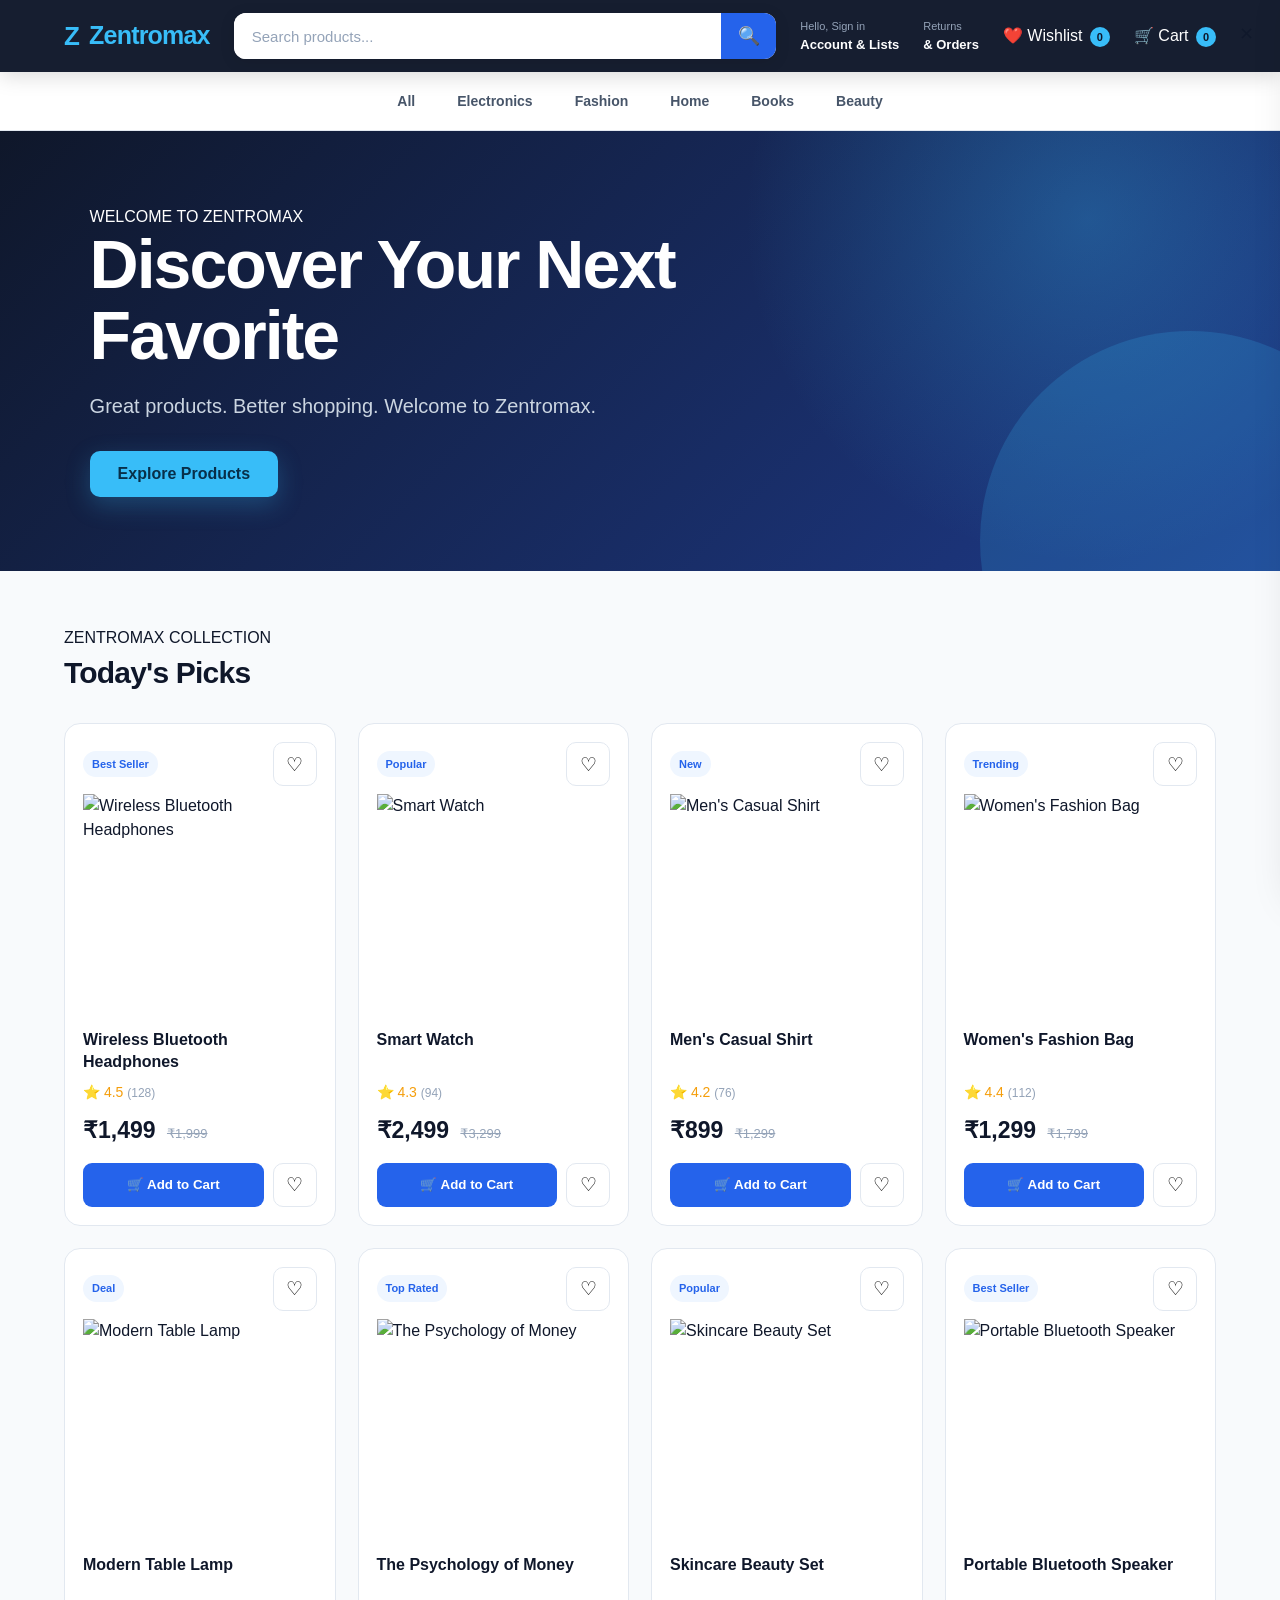
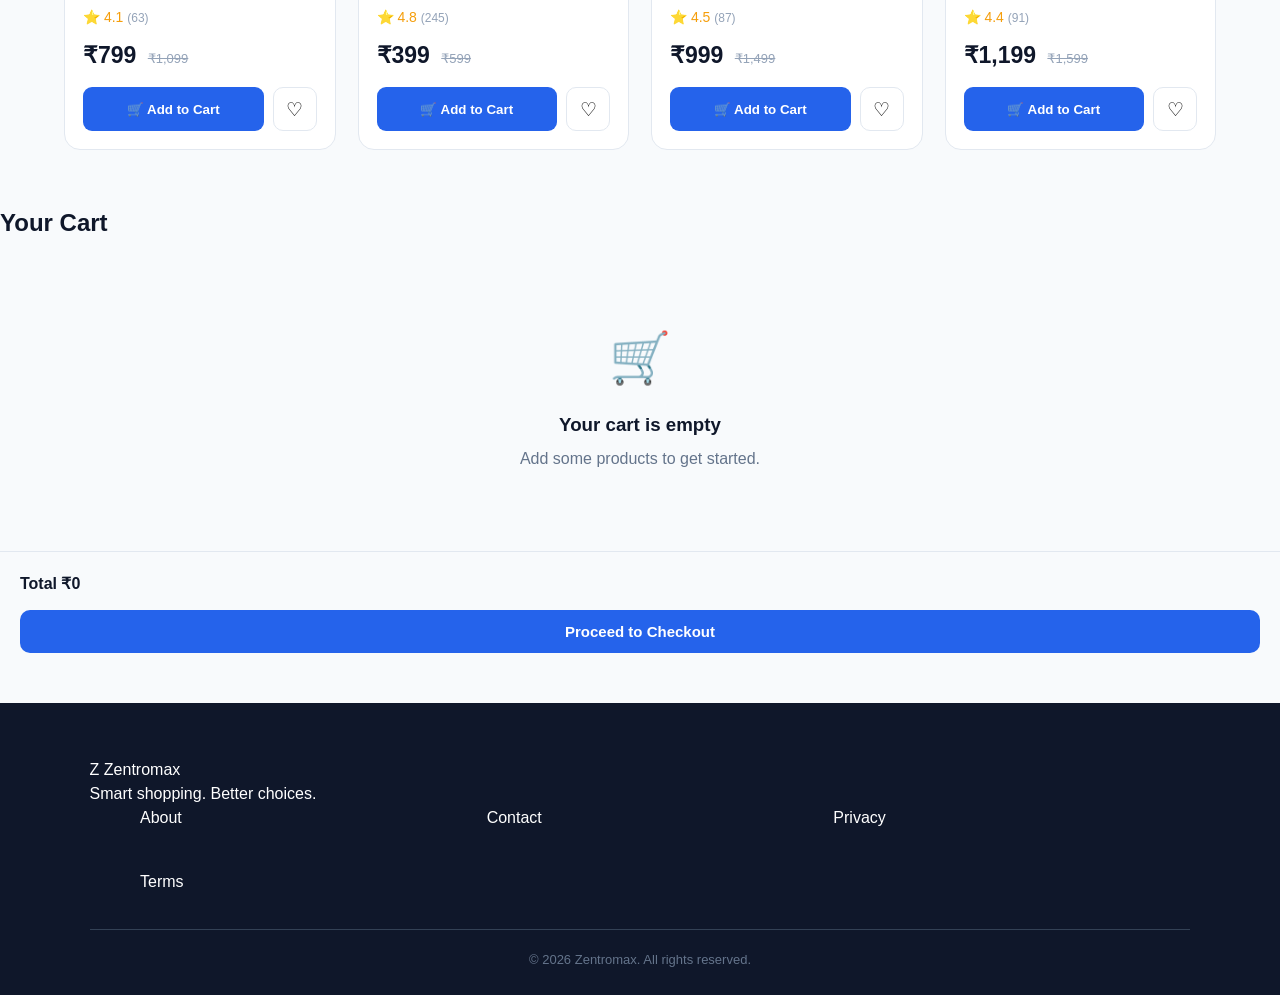
==== commit 2cee22f6: "Update index.html" ====
--- a/index.html
+++ b/index.html
@@ -12,13 +12,11 @@
 
   <title>Zentromax - Online Shopping</title>
 
-  <!-- Zentromax Favicon / Logo -->
   <link
     rel="icon"
     href="data:image/svg+xml,%3Csvg xmlns='http://www.w3.org/2000/svg' viewBox='0 0 100 100'%3E%3Crect width='100' height='100' rx='25' fill='%232563eb'/%3E%3Ctext x='50' y='68' text-anchor='middle' font-size='60' font-family='Arial' font-weight='bold' fill='white'%3EZ%3C/text%3E%3C/svg%3E"
   >
 
-  <!-- CSS -->
   <link rel="stylesheet" href="style.css">
 
 </head>
@@ -27,65 +25,40 @@
 <body>
 
 
-  <!-- =====================================================
-       HEADER
-       ===================================================== -->
+  <!-- ================= HEADER ================= -->
 
   <header class="header">
 
-    <!-- Logo -->
-
     <div
       class="logo"
-      onclick="window.scrollTo({top:0, behavior:'smooth'})"
-      style="cursor:pointer;"
+      onclick="goHome()"
     >
 
-      <span style="
-        display:inline-flex;
-        align-items:center;
-        justify-content:center;
-        width:48px;
-        height:48px;
-        background:linear-gradient(135deg,#38bdf8,#2563eb);
-        color:white;
-        border-radius:12px;
-        margin-right:10px;
-        font-size:28px;
-        font-weight:800;
-        box-shadow:0 8px 20px rgba(37,99,235,.25);
-      ">
-        Z
-      </span>
-
-      Zentromax
-
-    </div>
-
-
-    <!-- Search -->
+      <span class="logo-box">Z</span>
+
+      <span class="logo-text">
+        Zentromax
+      </span>
+
+    </div>
+
 
     <div class="search">
 
       <input
+        id="searchInput"
         type="text"
-        id="searchInput"
         placeholder="Search products..."
-        onkeyup="searchProducts()"
-      >
-
-      <button
-        onclick="searchProducts()"
-        aria-label="Search"
-      >
+        oninput="searchProducts()"
+      >
+
+      <button onclick="searchProducts()">
         🔍
       </button>
 
     </div>
 
 
-    <!-- Account -->
-
     <div class="account">
 
       <small>Hello, Sign in</small>
@@ -95,8 +68,6 @@
     </div>
 
 
-    <!-- Orders -->
-
     <div class="orders">
 
       <small>Returns</small>
@@ -106,31 +77,30 @@
     </div>
 
 
-    <!-- Wishlist -->
-
-    <div
-      class="wishlist"
-      onclick="showWishlist()"
-      style="cursor:pointer;"
+    <div
+      class="wishlist-top"
+      onclick="openWishlist()"
     >
 
       ❤️ Wishlist
 
-      <span id="wishlistCount">0</span>
-
-    </div>
-
-
-    <!-- Cart -->
-
-    <div
-      class="cart"
+      <span id="wishlistCount">
+        0
+      </span>
+
+    </div>
+
+
+    <div
+      class="cart-top"
       onclick="openCart()"
     >
 
       🛒 Cart
 
-      <span id="cartCount">0</span>
+      <span id="cartCount">
+        0
+      </span>
 
     </div>
 
@@ -138,9 +108,7 @@
 
 
 
-  <!-- =====================================================
-       CATEGORIES
-       ===================================================== -->
+  <!-- ================= CATEGORIES ================= -->
 
   <nav class="categories">
 
@@ -172,40 +140,30 @@
 
 
 
-  <!-- =====================================================
-       HERO SECTION
-       ===================================================== -->
+  <!-- ================= HERO ================= -->
 
   <section class="hero">
 
     <div class="hero-content">
 
-      <p
-        style="
-          color:#38bdf8;
-          font-weight:700;
-          letter-spacing:2px;
-          text-transform:uppercase;
-          margin-bottom:10px;
-        "
-      >
-        Welcome to Zentromax
-      </p>
-
+      <div class="hero-small">
+        WELCOME TO ZENTROMAX
+      </div>
 
       <h1>
         Discover Your Next<br>
         Favorite
       </h1>
 
-
       <p>
         Great products. Better shopping.
         Welcome to Zentromax.
       </p>
 
-
-      <button onclick="scrollToProducts()">
+      <button
+        class="hero-button"
+        onclick="scrollToProducts()"
+      >
         Explore Products
       </button>
 
@@ -215,18 +173,26 @@
 
 
 
-  <!-- =====================================================
-       PRODUCTS
-       ===================================================== -->
+  <!-- ================= PRODUCTS ================= -->
 
   <main>
 
-    <h2 id="productsTitle">
-      Today's Picks
-    </h2>
-
-
-    <!-- JavaScript products will appear here -->
+    <div class="section-heading">
+
+      <div>
+
+        <span>
+          ZENTROMAX COLLECTION
+        </span>
+
+        <h2 id="productsTitle">
+          Today's Picks
+        </h2>
+
+      </div>
+
+    </div>
+
 
     <section
       class="products"
@@ -237,9 +203,106 @@
 
 
 
-  <!-- =====================================================
-       PRODUCT DETAILS MODAL
-       ===================================================== -->
+  <!-- ================= OVERLAY ================= -->
+
+  <div
+    id="overlay"
+    class="overlay"
+    onclick="closeAllPanels()"
+  ></div>
+
+
+
+  <!-- ================= CART ================= -->
+
+  <aside
+    id="cartPanel"
+    class="cart-panel"
+  >
+
+    <div class="cart-header">
+
+      <h2>
+        Your Cart
+      </h2>
+
+      <button
+        onclick="closeCart()"
+        class="close-button"
+      >
+        ✕
+      </button>
+
+    </div>
+
+
+    <div
+      id="cartItems"
+      class="cart-items"
+    ></div>
+
+
+    <div class="cart-footer">
+
+      <div class="cart-total-row">
+
+        <strong>
+          Total
+        </strong>
+
+        <strong>
+          ₹<span id="cartTotal">0</span>
+        </strong>
+
+      </div>
+
+
+      <button
+        class="checkout"
+        onclick="checkout()"
+      >
+        Proceed to Checkout
+      </button>
+
+    </div>
+
+  </aside>
+
+
+
+  <!-- ================= WISHLIST ================= -->
+
+  <aside
+    id="wishlistPanel"
+    class="side-panel"
+  >
+
+    <div class="cart-header">
+
+      <h2>
+        ❤️ Wishlist
+      </h2>
+
+      <button
+        onclick="closeWishlist()"
+        class="close-button"
+      >
+        ✕
+      </button>
+
+    </div>
+
+
+    <div
+      id="wishlistItems"
+      class="wishlist-items"
+    ></div>
+
+  </aside>
+
+
+
+  <!-- ================= PRODUCT DETAILS ================= -->
 
   <div
     id="productModal"
@@ -248,9 +311,6 @@
 
     <div class="product-modal-box">
 
-
-      <!-- Close button -->
-
       <button
         class="product-modal-close"
         onclick="closeProductDetails()"
@@ -259,107 +319,26 @@
       </button>
 
 
-      <!-- Product details generated by JavaScript -->
-
       <div id="productDetails"></div>
 
-
     </div>
 
   </div>
 
 
 
-  <!-- =====================================================
-       CART OVERLAY
-       ===================================================== -->
-
-  <div
-    id="overlay"
-    class="overlay"
-    onclick="closeCart()"
-  ></div>
-
-
-
-  <!-- =====================================================
-       CART PANEL
-       ===================================================== -->
-
-  <aside
-    id="cartPanel"
-    class="cart-panel"
-  >
-
-
-    <!-- Cart Header -->
-
-    <div class="cart-header">
-
-      <h2>
-        Your Cart
-      </h2>
-
-
-      <button
-        onclick="closeCart()"
-        aria-label="Close cart"
-      >
-        ✕
-      </button>
-
-    </div>
-
-
-
-    <!-- Cart Products -->
-
-    <div id="cartItems"></div>
-
-
-
-    <!-- Cart Footer -->
-
-    <div class="cart-footer">
-
-      <h3>
-        Total:
-        ₹<span id="cartTotal">0</span>
-      </h3>
-
-
-      <button
-        class="checkout"
-        onclick="checkout()"
-      >
-        Proceed to Checkout
-      </button>
-
-    </div>
-
-
-  </aside>
-
-
-
-  <!-- =====================================================
-       FOOTER
-       ===================================================== -->
+  <!-- ================= FOOTER ================= -->
 
   <footer>
 
-    <div
-      style="
-        font-size:24px;
-        font-weight:800;
-        margin-bottom:10px;
-      "
-    >
-      <span style="color:#38bdf8;">
+    <div class="footer-logo">
+
+      <span class="footer-z">
         Z
       </span>
 
       Zentromax
+
     </div>
 
 
@@ -368,12 +347,28 @@
     </p>
 
 
-    <p
-      style="
-        margin-top:15px;
-        color:#94a3b8;
-      "
-    >
+    <div class="footer-links">
+
+      <span>
+        About
+      </span>
+
+      <span>
+        Contact
+      </span>
+
+      <span>
+        Privacy
+      </span>
+
+      <span>
+        Terms
+      </span>
+
+    </div>
+
+
+    <p class="copyright">
       © 2026 Zentromax. All rights reserved.
     </p>
 
@@ -381,218 +376,8 @@
 
 
 
-  <!-- =====================================================
-       JAVASCRIPT
-       ===================================================== -->
-
   <script src="script.js"></script>
 
-
-  <!-- =====================================================
-       PRODUCT DETAILS FALLBACK FUNCTIONS
-       ===================================================== -->
-
-  <script>
-
-    /*
-      Product Details functions.
-
-      These functions use the products array
-      from script.js.
-    */
-
-
-    function openProductDetails(id) {
-
-      const product = products.find(
-        p => p.id === id
-      );
-
-      if (!product) return;
-
-
-      const modal =
-        document.getElementById("productModal");
-
-      const details =
-        document.getElementById("productDetails");
-
-
-      details.innerHTML = `
-
-        <div class="product-detail">
-
-          <div>
-
-            <img
-              src="${product.image}"
-              alt="${product.name}"
-            >
-
-          </div>
-
-
-          <div>
-
-            <span style="
-              display:inline-block;
-              padding:6px 12px;
-              background:#eff6ff;
-              color:#2563eb;
-              border-radius:20px;
-              font-size:13px;
-              font-weight:700;
-              margin-bottom:12px;
-            ">
-              ${product.category}
-            </span>
-
-
-            <h2>
-              ${product.name}
-            </h2>
-
-
-            <div class="rating">
-              ⭐ ${product.rating}
-              <span style="color:#94a3b8;">
-                • Customer Reviews
-              </span>
-            </div>
-
-
-            <div class="detail-price">
-              ₹${product.price.toLocaleString("en-IN")}
-            </div>
-
-
-            <p style="
-              color:#16a34a;
-              font-weight:700;
-              margin-bottom:15px;
-            ">
-              ✓ In Stock
-            </p>
-
-
-            <p class="detail-description">
-              Experience quality and value with
-              ${product.name}.
-              Shop confidently with Zentromax and
-              enjoy a simple, secure shopping experience.
-            </p>
-
-
-            <div style="
-              display:flex;
-              gap:12px;
-              align-items:center;
-              margin-top:20px;
-            ">
-
-              <button
-                class="detail-add-cart"
-                onclick="addToCart(${product.id}); closeProductDetails();"
-              >
-                🛒 Add to Cart
-              </button>
-
-
-              <button
-                class="wishlist-button"
-                onclick="addToWishlist(${product.id})"
-                title="Add to Wishlist"
-              >
-                ♡
-              </button>
-
-            </div>
-
-
-            <div style="
-              margin-top:25px;
-              padding-top:20px;
-              border-top:1px solid #e2e8f0;
-              color:#64748b;
-              line-height:1.8;
-            ">
-
-              🚚 <strong>Fast Delivery</strong>
-              <br>
-
-              🔒 <strong>Secure Shopping</strong>
-              <br>
-
-              ↩️ <strong>Easy Returns</strong>
-
-            </div>
-
-          </div>
-
-        </div>
-
-      `;
-
-
-      modal.classList.add("show");
-
-      document.body.style.overflow = "hidden";
-
-    }
-
-
-
-    function closeProductDetails() {
-
-      const modal =
-        document.getElementById("productModal");
-
-      modal.classList.remove("show");
-
-      document.body.style.overflow = "";
-
-    }
-
-
-
-    /*
-      Close product modal when clicking
-      outside the white box.
-    */
-
-    document
-      .getElementById("productModal")
-      .addEventListener("click", function(event) {
-
-        if (event.target === this) {
-
-          closeProductDetails();
-
-        }
-
-      });
-
-
-    /*
-      ESC key closes product modal.
-    */
-
-    document.addEventListener(
-      "keydown",
-      function(event) {
-
-        if (event.key === "Escape") {
-
-          closeProductDetails();
-
-        }
-
-      }
-    );
-
-  </script>
-
-
 </body>
 
 </html>
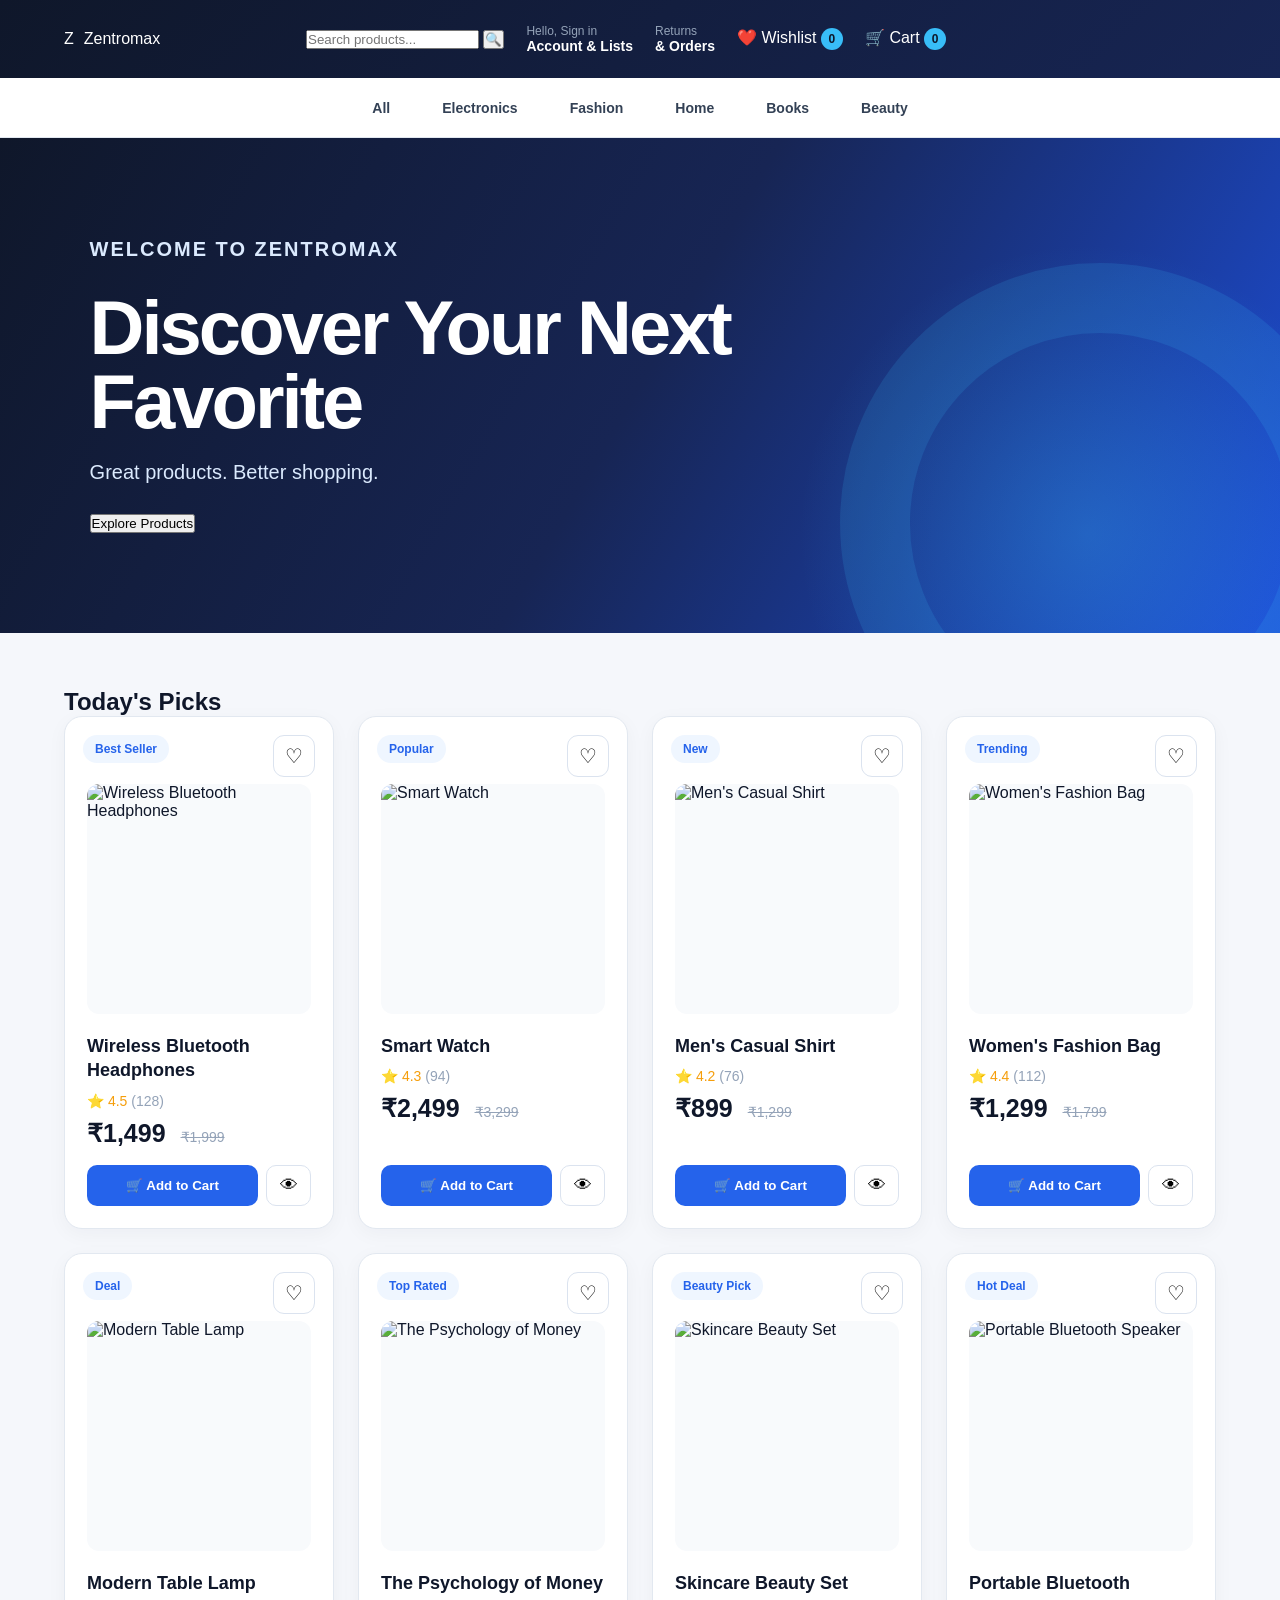
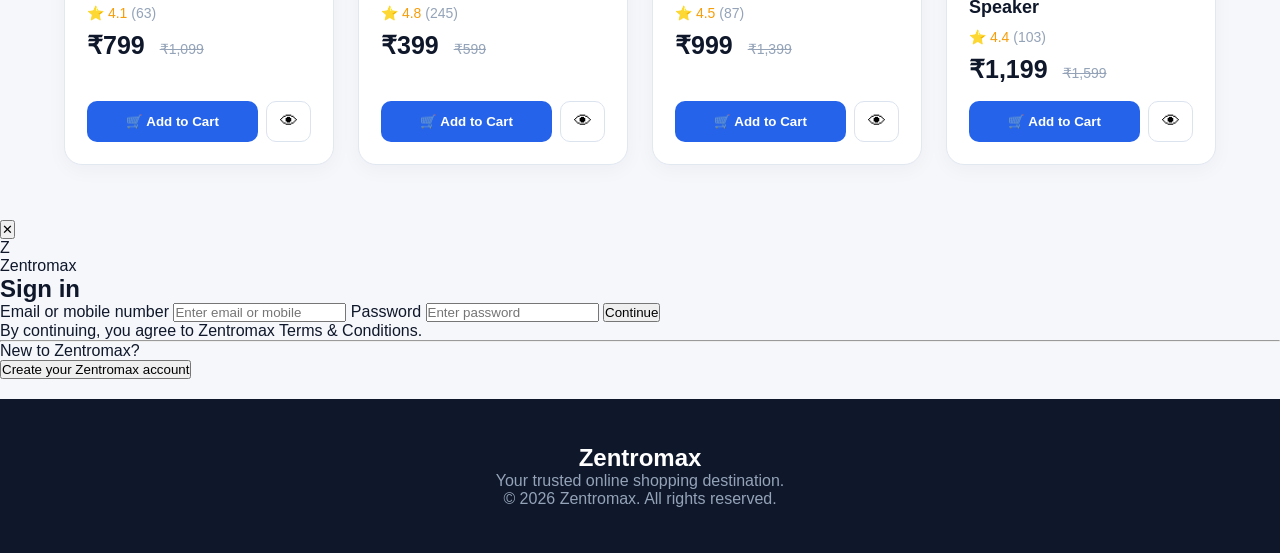
==== commit 71017fcb: "Update index.html" ====
--- a/index.html
+++ b/index.html
@@ -1,383 +1,233 @@
 <!DOCTYPE html>
 <html lang="en">
-
 <head>
-
-  <meta charset="UTF-8">
-
-  <meta
-    name="viewport"
-    content="width=device-width, initial-scale=1.0"
-  >
-
-  <title>Zentromax - Online Shopping</title>
-
-  <link
-    rel="icon"
-    href="data:image/svg+xml,%3Csvg xmlns='http://www.w3.org/2000/svg' viewBox='0 0 100 100'%3E%3Crect width='100' height='100' rx='25' fill='%232563eb'/%3E%3Ctext x='50' y='68' text-anchor='middle' font-size='60' font-family='Arial' font-weight='bold' fill='white'%3EZ%3C/text%3E%3C/svg%3E"
-  >
-
-  <link rel="stylesheet" href="style.css">
-
+    <meta charset="UTF-8">
+    <meta name="viewport" content="width=device-width, initial-scale=1.0">
+
+    <title>Zentromax - Online Shopping</title>
+
+    <link rel="stylesheet" href="style.css">
 </head>
 
-
 <body>
 
-
-  <!-- ================= HEADER ================= -->
-
-  <header class="header">
+<!-- HEADER -->
+<header class="header">
+
+    <div class="logo" onclick="goHome()">
+        <div class="logo-icon">Z</div>
+        <span>Zentromax</span>
+    </div>
+
+    <div class="search-box">
+        <input
+            type="text"
+            id="searchInput"
+            placeholder="Search products..."
+            onkeyup="searchProducts()"
+        >
+        <button onclick="searchProducts()">🔍</button>
+    </div>
+
+    <div class="account" onclick="openLogin()">
+        <small>Hello, Sign in</small>
+        <strong>Account & Lists</strong>
+    </div>
+
+    <div class="orders">
+        <small>Returns</small>
+        <strong>& Orders</strong>
+    </div>
+
+    <div class="wishlist">
+        ❤️ Wishlist
+        <span id="wishlistCount">0</span>
+    </div>
+
+    <div class="cart-button" onclick="openCart()">
+        🛒 Cart
+        <span id="cartCount">0</span>
+    </div>
+
+</header>
+
+
+<!-- CATEGORIES -->
+<nav class="categories">
+
+    <button onclick="filterCategory('all')">All</button>
+    <button onclick="filterCategory('electronics')">Electronics</button>
+    <button onclick="filterCategory('fashion')">Fashion</button>
+    <button onclick="filterCategory('home')">Home</button>
+    <button onclick="filterCategory('books')">Books</button>
+    <button onclick="filterCategory('beauty')">Beauty</button>
+
+</nav>
+
+
+<!-- HERO -->
+<section class="hero">
+
+    <div class="hero-content">
+
+        <p class="hero-small">WELCOME TO ZENTROMAX</p>
+
+        <h1>
+            Discover Your Next<br>
+            Favorite
+        </h1>
+
+        <p>
+            Great products. Better shopping.
+        </p>
+
+        <button onclick="scrollToProducts()">
+            Explore Products
+        </button>
+
+    </div>
+
+</section>
+
+
+<!-- PRODUCTS -->
+<main>
+
+    <h2 id="productsTitle">Today's Picks</h2>
+
+    <section
+        class="products"
+        id="products">
+    </section>
+
+</main>
+
+
+<!-- CART OVERLAY -->
+<div
+    class="overlay"
+    id="overlay"
+    onclick="closeCart()">
+</div>
+
+
+<!-- CART -->
+<aside
+    class="cart-panel"
+    id="cartPanel">
+
+    <div class="cart-header">
+
+        <h2>Your Cart</h2>
+
+        <button onclick="closeCart()">
+            ✕
+        </button>
+
+    </div>
 
     <div
-      class="logo"
-      onclick="goHome()"
-    >
-
-      <span class="logo-box">Z</span>
-
-      <span class="logo-text">
-        Zentromax
-      </span>
-
-    </div>
-
-
-    <div class="search">
-
-      <input
-        id="searchInput"
-        type="text"
-        placeholder="Search products..."
-        oninput="searchProducts()"
-      >
-
-      <button onclick="searchProducts()">
-        🔍
-      </button>
-
-    </div>
-
-
-    <div class="account">
-
-      <small>Hello, Sign in</small>
-
-      <strong>Account & Lists</strong>
-
-    </div>
-
-
-    <div class="orders">
-
-      <small>Returns</small>
-
-      <strong>& Orders</strong>
-
-    </div>
-
-
-    <div
-      class="wishlist-top"
-      onclick="openWishlist()"
-    >
-
-      ❤️ Wishlist
-
-      <span id="wishlistCount">
-        0
-      </span>
-
-    </div>
-
-
-    <div
-      class="cart-top"
-      onclick="openCart()"
-    >
-
-      🛒 Cart
-
-      <span id="cartCount">
-        0
-      </span>
-
-    </div>
-
-  </header>
-
-
-
-  <!-- ================= CATEGORIES ================= -->
-
-  <nav class="categories">
-
-    <button onclick="filterCategory('all')">
-      All
-    </button>
-
-    <button onclick="filterCategory('electronics')">
-      Electronics
-    </button>
-
-    <button onclick="filterCategory('fashion')">
-      Fashion
-    </button>
-
-    <button onclick="filterCategory('home')">
-      Home
-    </button>
-
-    <button onclick="filterCategory('books')">
-      Books
-    </button>
-
-    <button onclick="filterCategory('beauty')">
-      Beauty
-    </button>
-
-  </nav>
-
-
-
-  <!-- ================= HERO ================= -->
-
-  <section class="hero">
-
-    <div class="hero-content">
-
-      <div class="hero-small">
-        WELCOME TO ZENTROMAX
-      </div>
-
-      <h1>
-        Discover Your Next<br>
-        Favorite
-      </h1>
-
-      <p>
-        Great products. Better shopping.
-        Welcome to Zentromax.
-      </p>
-
-      <button
-        class="hero-button"
-        onclick="scrollToProducts()"
-      >
-        Explore Products
-      </button>
-
-    </div>
-
-  </section>
-
-
-
-  <!-- ================= PRODUCTS ================= -->
-
-  <main>
-
-    <div class="section-heading">
-
-      <div>
-
-        <span>
-          ZENTROMAX COLLECTION
-        </span>
-
-        <h2 id="productsTitle">
-          Today's Picks
-        </h2>
-
-      </div>
-
-    </div>
-
-
-    <section
-      class="products"
-      id="products"
-    ></section>
-
-  </main>
-
-
-
-  <!-- ================= OVERLAY ================= -->
-
-  <div
-    id="overlay"
-    class="overlay"
-    onclick="closeAllPanels()"
-  ></div>
-
-
-
-  <!-- ================= CART ================= -->
-
-  <aside
-    id="cartPanel"
-    class="cart-panel"
-  >
-
-    <div class="cart-header">
-
-      <h2>
-        Your Cart
-      </h2>
-
-      <button
-        onclick="closeCart()"
-        class="close-button"
-      >
-        ✕
-      </button>
-
-    </div>
-
-
-    <div
-      id="cartItems"
-      class="cart-items"
-    ></div>
-
+        id="cartItems"
+        class="cart-items">
+    </div>
 
     <div class="cart-footer">
 
-      <div class="cart-total-row">
-
-        <strong>
-          Total
-        </strong>
-
-        <strong>
-          ₹<span id="cartTotal">0</span>
-        </strong>
-
-      </div>
-
-
-      <button
-        class="checkout"
-        onclick="checkout()"
-      >
-        Proceed to Checkout
-      </button>
-
-    </div>
-
-  </aside>
-
-
-
-  <!-- ================= WISHLIST ================= -->
-
-  <aside
-    id="wishlistPanel"
-    class="side-panel"
-  >
-
-    <div class="cart-header">
-
-      <h2>
-        ❤️ Wishlist
-      </h2>
-
-      <button
-        onclick="closeWishlist()"
-        class="close-button"
-      >
-        ✕
-      </button>
-
-    </div>
-
-
-    <div
-      id="wishlistItems"
-      class="wishlist-items"
-    ></div>
-
-  </aside>
-
-
-
-  <!-- ================= PRODUCT DETAILS ================= -->
-
-  <div
-    id="productModal"
-    class="product-modal"
-  >
-
-    <div class="product-modal-box">
-
-      <button
-        class="product-modal-close"
-        onclick="closeProductDetails()"
-      >
-        ✕
-      </button>
-
-
-      <div id="productDetails"></div>
-
-    </div>
-
-  </div>
-
-
-
-  <!-- ================= FOOTER ================= -->
-
-  <footer>
-
-    <div class="footer-logo">
-
-      <span class="footer-z">
-        Z
-      </span>
-
-      Zentromax
-
-    </div>
-
+        <h3>
+            Total:
+            ₹<span id="cartTotal">0</span>
+        </h3>
+
+        <button
+            class="checkout"
+            onclick="checkout()">
+            Proceed to Checkout
+        </button>
+
+    </div>
+
+</aside>
+
+
+<!-- LOGIN MODAL -->
+<div
+    class="modal"
+    id="loginModal">
+
+    <div class="login-box">
+
+        <button
+            class="close-login"
+            onclick="closeLogin()">
+            ✕
+        </button>
+
+        <div class="login-logo">
+            <div class="logo-icon">Z</div>
+            Zentromax
+        </div>
+
+        <h2>Sign in</h2>
+
+        <label>Email or mobile number</label>
+
+        <input
+            type="text"
+            id="loginEmail"
+            placeholder="Enter email or mobile">
+
+        <label>Password</label>
+
+        <input
+            type="password"
+            id="loginPassword"
+            placeholder="Enter password">
+
+        <button
+            class="login-button"
+            onclick="login()">
+            Continue
+        </button>
+
+        <p class="login-help">
+            By continuing, you agree to Zentromax
+            Terms & Conditions.
+        </p>
+
+        <hr>
+
+        <p>
+            New to Zentromax?
+        </p>
+
+        <button
+            class="create-account"
+            onclick="createAccount()">
+            Create your Zentromax account
+        </button>
+
+    </div>
+
+</div>
+
+
+<!-- FOOTER -->
+<footer>
+
+    <h2>Zentromax</h2>
 
     <p>
-      Smart shopping. Better choices.
+        Your trusted online shopping destination.
     </p>
 
-
-    <div class="footer-links">
-
-      <span>
-        About
-      </span>
-
-      <span>
-        Contact
-      </span>
-
-      <span>
-        Privacy
-      </span>
-
-      <span>
-        Terms
-      </span>
-
-    </div>
-
-
-    <p class="copyright">
-      © 2026 Zentromax. All rights reserved.
+    <p>
+        © 2026 Zentromax. All rights reserved.
     </p>
 
-  </footer>
-
-
-
-  <script src="script.js"></script>
+</footer>
+
+
+<script src="script.js"></script>
 
 </body>
-
 </html>
--- a/style.css
+++ b/style.css
@@ -1,113 +1,134 @@
+/* =====================================================
+   ZENTROMAX
+   COMPLETE PROFESSIONAL CSS
+   ===================================================== */
+
+
 * {
   margin: 0;
   padding: 0;
   box-sizing: border-box;
 }
 
-:root {
-  --primary: #2563eb;
-  --primary-dark: #1d4ed8;
-  --dark: #0f172a;
-  --dark-2: #1e293b;
-  --text: #0f172a;
-  --muted: #64748b;
-  --background: #f8fafc;
-  --white: #ffffff;
-  --border: #e2e8f0;
-  --success: #16a34a;
-  --danger: #ef4444;
-  --shadow: 0 10px 30px rgba(15, 23, 42, 0.08);
-  --radius: 16px;
-}
 
 html {
   scroll-behavior: smooth;
 }
 
+
 body {
   font-family:
-    Inter,
-    -apple-system,
-    BlinkMacSystemFont,
-    "Segoe UI",
     Arial,
+    Helvetica,
     sans-serif;
 
-  background: var(--background);
-  color: var(--text);
-  line-height: 1.5;
-}
-
-
-/* ================= HEADER ================= */
+  background: #f5f7fb;
+
+  color: #0f172a;
+}
+
+
+/* =====================================================
+   HEADER
+   ===================================================== */
 
 .header {
-  min-height: 72px;
-
-  background: rgba(15, 23, 42, 0.97);
+  min-height: 78px;
+
+  background:
+    linear-gradient(
+      135deg,
+      #0f172a,
+      #172554
+    );
+
   color: white;
 
   display: flex;
+
   align-items: center;
 
-  gap: 24px;
+  gap: 22px;
 
   padding: 12px 5%;
 
   position: sticky;
+
   top: 0;
 
-  z-index: 900;
+  z-index: 1000;
+}
+
+
+/* Logo */
+
+.logo {
+  display: flex;
+
+  align-items: center;
+
+  gap: 10px;
+
+  min-width: 220px;
+
+  cursor: pointer;
+}
+
+
+.logo-box {
+  width: 48px;
+  height: 48px;
+
+  display: flex;
+
+  align-items: center;
+
+  justify-content: center;
+
+  background:
+    linear-gradient(
+      135deg,
+      #38bdf8,
+      #2563eb
+    );
+
+  border-radius: 13px;
+
+  font-size: 28px;
+
+  font-weight: 800;
 
   box-shadow:
-    0 4px 20px rgba(0, 0, 0, 0.15);
-}
-
-
-/* LOGO */
-
-.logo {
-  font-size: 26px;
+    0 8px 20px
+    rgba(37, 99, 235, .3);
+}
+
+
+.logo-text {
+  font-size: 25px;
+
   font-weight: 800;
 
-  letter-spacing: -0.8px;
-
-  white-space: nowrap;
-
-  cursor: pointer;
-}
-
-.logo span {
-  color: #38bdf8;
-}
-
-
-/* SEARCH */
+  letter-spacing: -1px;
+}
+
+
+/* Search */
 
 .search {
   flex: 1;
 
-  max-width: 650px;
+  display: flex;
 
   height: 46px;
 
-  display: flex;
-
-  background: white;
-
-  border-radius: 12px;
-
-  overflow: hidden;
-
-  box-shadow:
-    0 3px 15px rgba(0, 0, 0, 0.12);
-}
+  max-width: 700px;
+}
+
 
 .search input {
   flex: 1;
 
-  width: 100%;
-
   border: none;
 
   outline: none;
@@ -116,35 +137,39 @@
 
   font-size: 15px;
 
+  border-radius:
+    12px 0 0 12px;
+
   color: #0f172a;
 }
 
-.search input::placeholder {
-  color: #94a3b8;
-}
 
 .search button {
-  width: 55px;
+  width: 58px;
 
   border: none;
 
-  background: var(--primary);
+  background: #2563eb;
 
   color: white;
 
+  font-size: 19px;
+
   cursor: pointer;
 
-  font-size: 18px;
-
-  transition: 0.2s;
-}
+  border-radius:
+    0 12px 12px 0;
+
+  transition: .2s;
+}
+
 
 .search button:hover {
-  background: var(--primary-dark);
-}
-
-
-/* ACCOUNT */
+  background: #1d4ed8;
+}
+
+
+/* Account */
 
 .account,
 .orders {
@@ -152,45 +177,43 @@
 
   flex-direction: column;
 
-  cursor: pointer;
-
   white-space: nowrap;
 }
+
 
 .account small,
 .orders small {
   color: #94a3b8;
 
-  font-size: 11px;
-}
+  font-size: 12px;
+}
+
 
 .account strong,
 .orders strong {
-  font-size: 13px;
-}
-
-
-/* WISHLIST */
-
-.wishlist,
-.cart {
-  position: relative;
+  font-size: 14px;
+}
+
+
+/* Wishlist / Cart */
+
+.wishlist-top,
+.cart-top {
+  white-space: nowrap;
 
   cursor: pointer;
 
-  white-space: nowrap;
-
-  font-weight: 600;
-
-  font-size: 14px;
-
-  transition: 0.2s;
-}
-
-.wishlist:hover,
-.cart:hover {
+  font-weight: 700;
+
+  transition: .2s;
+}
+
+
+.wishlist-top:hover,
+.cart-top:hover {
   color: #38bdf8;
 }
+
 
 #wishlistCount,
 #cartCount {
@@ -200,158 +223,183 @@
 
   justify-content: center;
 
-  min-width: 20px;
-  height: 20px;
-
-  margin-left: 3px;
-
-  padding: 0 5px;
-
-  border-radius: 50%;
+  min-width: 22px;
+
+  height: 22px;
+
+  padding: 0 6px;
 
   background: #38bdf8;
 
   color: #0f172a;
 
-  font-size: 11px;
+  border-radius: 20px;
+
+  font-size: 12px;
 
   font-weight: 800;
 }
 
 
-/* ================= CATEGORIES ================= */
+/* =====================================================
+   CATEGORIES
+   ===================================================== */
 
 .categories {
+  min-height: 60px;
+
   background: white;
 
   display: flex;
 
+  align-items: center;
+
   justify-content: center;
 
-  gap: 8px;
-
-  padding: 12px 5%;
-
-  border-bottom: 1px solid var(--border);
-
-  overflow-x: auto;
+  gap: 12px;
+
+  padding: 10px 20px;
+
+  border-bottom:
+    1px solid #e2e8f0;
 
   position: relative;
 
-  z-index: 800;
-}
+  z-index: 10;
+}
+
 
 .categories button {
   border: none;
 
   background: transparent;
 
-  color: #475569;
-
-  padding: 9px 17px;
-
-  border-radius: 999px;
+  color: #334155;
+
+  padding: 10px 20px;
+
+  border-radius: 8px;
+
+  font-size: 14px;
+
+  font-weight: 700;
 
   cursor: pointer;
 
-  font-size: 14px;
-
-  font-weight: 600;
-
-  white-space: nowrap;
-
-  transition: 0.2s;
-}
+  transition: .2s;
+}
+
 
 .categories button:hover {
   background: #eff6ff;
 
-  color: var(--primary);
-}
-
-
-/* ================= HERO ================= */
+  color: #2563eb;
+}
+
+
+/* =====================================================
+   HERO
+   ===================================================== */
 
 .hero {
-  min-height: 440px;
-
-  padding: 70px 7%;
-
-  display: flex;
-
-  align-items: center;
+  min-height: 495px;
 
   background:
     radial-gradient(
-      circle at 85% 20%,
-      rgba(56, 189, 248, 0.28),
-      transparent 30%
+      circle at 85% 80%,
+      rgba(56,189,248,.28),
+      transparent 25%
     ),
     linear-gradient(
-      135deg,
+      120deg,
       #0f172a,
-      #1e3a8a
+      #172554,
+      #1d4ed8
     );
 
   color: white;
 
+  display: flex;
+
+  align-items: center;
+
+  padding: 60px 7%;
+
+  overflow: hidden;
+
   position: relative;
-
-  overflow: hidden;
-}
+}
+
 
 .hero::after {
   content: "";
 
   position: absolute;
 
-  width: 420px;
-  height: 420px;
-
-  right: -120px;
-  bottom: -180px;
-
-  background: rgba(56, 189, 248, 0.18);
+  width: 380px;
+
+  height: 380px;
 
   border-radius: 50%;
-}
-
-.hero > div {
+
+  right: -80px;
+
+  bottom: -150px;
+
+  border:
+    70px solid
+    rgba(56,189,248,.14);
+}
+
+
+.hero-content {
   position: relative;
 
   z-index: 2;
-
-  max-width: 650px;
-}
+}
+
+
+.hero-small {
+  color: #38bdf8;
+
+  font-size: 14px;
+
+  font-weight: 800;
+
+  letter-spacing: 2px;
+
+  margin-bottom: 15px;
+}
+
 
 .hero h1 {
-  font-size: clamp(38px, 6vw, 68px);
-
-  line-height: 1.05;
-
-  letter-spacing: -2px;
-
-  margin-bottom: 20px;
-}
+  font-size: clamp(45px, 6vw, 76px);
+
+  line-height: .98;
+
+  letter-spacing: -3px;
+
+  margin-bottom: 22px;
+}
+
 
 .hero p {
+  color: #dbeafe;
+
   font-size: 20px;
 
-  color: #cbd5e1;
-
   margin-bottom: 30px;
-
-  max-width: 550px;
-}
-
-.hero button {
+}
+
+
+.hero-button {
+  background: #38bdf8;
+
+  color: #082f49;
+
   border: none;
 
-  background: #38bdf8;
-
-  color: #082f49;
-
-  padding: 14px 28px;
+  padding: 15px 30px;
 
   border-radius: 10px;
 
@@ -361,195 +409,601 @@
 
   cursor: pointer;
 
-  transition: 0.2s;
+  transition: .2s;
+}
+
+
+.hero-button:hover {
+  transform: translateY(-2px);
 
   box-shadow:
-    0 8px 25px rgba(56, 189, 248, 0.25);
-}
-
-.hero button:hover {
-  transform: translateY(-2px);
-
-  background: #7dd3fc;
-}
-
-
-/* ================= MAIN ================= */
+    0 12px 30px
+    rgba(56,189,248,.25);
+}
+
+
+/* =====================================================
+   PRODUCTS
+   ===================================================== */
 
 main {
-  width: 90%;
-
-  max-width: 1400px;
-
-  margin: auto;
-
-  padding: 55px 0;
-}
-
-main h2 {
-  font-size: 30px;
-
-  letter-spacing: -0.8px;
-
+  padding: 55px 5%;
+}
+
+
+.section-heading {
   margin-bottom: 28px;
 }
 
 
-/* ================= PRODUCTS ================= */
+.section-heading span {
+  color: #2563eb;
+
+  font-size: 12px;
+
+  font-weight: 800;
+
+  letter-spacing: 2px;
+}
+
+
+.section-heading h2 {
+  font-size: 32px;
+
+  margin-top: 7px;
+}
+
 
 .products {
   display: grid;
 
   grid-template-columns:
     repeat(
-      auto-fill,
-      minmax(235px, 1fr)
+      auto-fit,
+      minmax(230px, 1fr)
     );
 
-  gap: 22px;
-}
+  gap: 24px;
+}
+
+
+/* Product card */
 
 .product {
   background: white;
 
-  border: 1px solid var(--border);
-
-  border-radius: var(--radius);
-
-  padding: 18px;
-
-  min-height: 420px;
+  border:
+    1px solid #e2e8f0;
+
+  border-radius: 18px;
+
+  padding: 22px;
 
   display: flex;
 
   flex-direction: column;
 
+  min-height: 470px;
+
   position: relative;
 
+  transition: .25s;
+
+  box-shadow:
+    0 5px 20px
+    rgba(15,23,42,.04);
+}
+
+
+.product:hover {
+  transform:
+    translateY(-7px);
+
+  box-shadow:
+    0 18px 40px
+    rgba(15,23,42,.12);
+}
+
+
+.product-badge {
+  position: absolute;
+
+  top: 18px;
+
+  left: 18px;
+
+  padding: 7px 12px;
+
+  border-radius: 20px;
+
+  background: #eff6ff;
+
+  color: #2563eb;
+
+  font-size: 12px;
+
+  font-weight: 800;
+
+  z-index: 2;
+}
+
+
+.product-wishlist {
+  position: absolute;
+
+  right: 18px;
+
+  top: 18px;
+
+  width: 42px;
+
+  height: 42px;
+
+  border:
+    1px solid #dbe3ef;
+
+  background: white;
+
+  border-radius: 11px;
+
+  cursor: pointer;
+
+  font-size: 20px;
+
+  z-index: 3;
+}
+
+
+.product-wishlist.active {
+  background: #fff1f2;
+
+  color: #e11d48;
+
+  border-color: #fecdd3;
+}
+
+
+.product-image-box {
+  height: 230px;
+
+  margin-top: 45px;
+
+  margin-bottom: 20px;
+
+  display: flex;
+
+  align-items: center;
+
+  justify-content: center;
+
+  background: #f8fafc;
+
+  border-radius: 12px;
+
+  cursor: pointer;
+
   overflow: hidden;
-
-  transition:
-    transform 0.25s,
-    box-shadow 0.25s,
-    border-color 0.25s;
-}
-
-.product:hover {
-  transform: translateY(-7px);
-
-  border-color: #bfdbfe;
-
-  box-shadow: var(--shadow);
-}
-
-.product img {
+}
+
+
+.product-image-box img {
   width: 100%;
 
-  height: 220px;
+  height: 100%;
 
   object-fit: contain;
 
-  margin-bottom: 15px;
+  transition: .3s;
+}
+
+
+.product:hover
+.product-image-box img {
+  transform: scale(1.05);
+}
+
+
+.product h3 {
+  font-size: 18px;
+
+  line-height: 1.35;
+
+  margin-bottom: 10px;
 
   cursor: pointer;
-
-  transition: 0.25s;
-}
-
-.product:hover img {
-  transform: scale(1.04);
-}
-
-.product h3 {
-  font-size: 16px;
-
-  line-height: 1.4;
-
-  margin-bottom: 8px;
-
-  cursor: pointer;
-
-  min-height: 45px;
-}
-
-.product h3:hover {
-  color: var(--primary);
-}
+}
+
 
 .rating {
   color: #f59e0b;
 
+  margin-bottom: 10px;
+
   font-size: 14px;
-
-  margin-bottom: 10px;
-}
+}
+
+
+.rating span {
+  color: #94a3b8;
+}
+
 
 .price {
-  font-size: 23px;
+  font-size: 25px;
 
   font-weight: 800;
 
-  margin-bottom: 15px;
-}
-
-.product-buttons {
-  display: flex;
-
-  gap: 9px;
+  margin-bottom: 17px;
+}
+
+
+.old-price {
+  font-size: 14px;
+
+  color: #94a3b8;
+
+  text-decoration:
+    line-through;
+
+  margin-left: 8px;
+
+  font-weight: 400;
+}
+
+
+.product-bottom {
+  display: flex;
+
+  gap: 8px;
 
   margin-top: auto;
 }
+
 
 .add-cart {
   flex: 1;
 
   border: none;
 
-  background: var(--primary);
+  background: #2563eb;
 
   color: white;
 
-  padding: 11px;
+  border-radius: 10px;
+
+  padding: 13px;
+
+  font-weight: 800;
+
+  cursor: pointer;
+
+  transition: .2s;
+}
+
+
+.add-cart:hover {
+  background: #1d4ed8;
+
+  transform: translateY(-2px);
+}
+
+
+.view-product {
+  width: 45px;
+
+  border:
+    1px solid #dbe3ef;
+
+  background: white;
+
+  border-radius: 10px;
+
+  cursor: pointer;
+
+  font-size: 18px;
+}
+
+
+/* =====================================================
+   OVERLAY
+   ===================================================== */
+
+.overlay {
+  position: fixed;
+
+  inset: 0;
+
+  background:
+    rgba(15,23,42,.58);
+
+  z-index: 3000;
+
+  display: none;
+
+  opacity: 0;
+
+  transition: opacity .25s;
+}
+
+
+.overlay.show {
+  display: block;
+
+  opacity: 1;
+}
+
+
+/* =====================================================
+   CART
+   ===================================================== */
+
+.cart-panel {
+  position: fixed;
+
+  top: 0;
+
+  right: -480px;
+
+  width: 440px;
+
+  max-width: 94vw;
+
+  height: 100vh;
+
+  background: white;
+
+  z-index: 4000;
+
+  display: flex;
+
+  flex-direction: column;
+
+  visibility: hidden;
+
+  transition:
+    right .35s ease,
+    visibility .35s;
+
+  box-shadow:
+    -15px 0 45px
+    rgba(15,23,42,.2);
+}
+
+
+.cart-panel.open {
+  right: 0;
+
+  visibility: visible;
+}
+
+
+.cart-header {
+  height: 75px;
+
+  flex-shrink: 0;
+
+  background: #0f172a;
+
+  color: white;
+
+  display: flex;
+
+  align-items: center;
+
+  justify-content: space-between;
+
+  padding: 0 22px;
+}
+
+
+.cart-header h2 {
+  font-size: 22px;
+}
+
+
+.close-button {
+  width: 40px;
+
+  height: 40px;
+
+  border: none;
+
+  background:
+    rgba(255,255,255,.1);
+
+  color: white;
 
   border-radius: 9px;
 
+  font-size: 19px;
+
   cursor: pointer;
-
+}
+
+
+.cart-items {
+  flex: 1;
+
+  overflow-y: auto;
+
+  padding: 20px;
+}
+
+
+.empty-cart {
+  height: 100%;
+
+  display: flex;
+
+  flex-direction: column;
+
+  align-items: center;
+
+  justify-content: center;
+
+  text-align: center;
+}
+
+
+.empty-cart-icon {
+  font-size: 65px;
+
+  margin-bottom: 20px;
+}
+
+
+.empty-cart h3 {
+  font-size: 21px;
+
+  margin-bottom: 8px;
+}
+
+
+.empty-cart p {
+  color: #64748b;
+}
+
+
+/* Cart item */
+
+.cart-item {
+  display: flex;
+
+  gap: 12px;
+
+  padding: 15px 0;
+
+  border-bottom:
+    1px solid #e2e8f0;
+}
+
+
+.cart-item img {
+  width: 78px;
+
+  height: 78px;
+
+  object-fit: contain;
+
+  background: #f8fafc;
+
+  border-radius: 10px;
+}
+
+
+.cart-item-content {
+  flex: 1;
+}
+
+
+.cart-item-name {
   font-weight: 700;
 
-  transition: 0.2s;
-}
-
-.add-cart:hover {
-  background: var(--primary-dark);
-}
-
-.wishlist-button {
-  width: 44px;
-
-  height: 44px;
+  line-height: 1.3;
+
+  margin-bottom: 7px;
+}
+
+
+.cart-item-price {
+  font-weight: 800;
+
+  margin-bottom: 10px;
+}
+
+
+.quantity-controls {
+  display: flex;
+
+  align-items: center;
+
+  gap: 5px;
+}
+
+
+.quantity-controls button {
+  width: 28px;
+
+  height: 28px;
+
+  border:
+    1px solid #dbe3ef;
+
+  background: white;
+
+  border-radius: 6px;
+
+  cursor: pointer;
+}
+
+
+.remove-button {
+  border: none !important;
+
+  background: transparent !important;
+
+  color: #ef4444;
+
+  width: auto !important;
+
+  margin-left: 7px;
+
+  font-size: 12px;
+}
+
+
+.cart-footer {
+  flex-shrink: 0;
+
+  padding: 20px;
+
+  border-top:
+    1px solid #e2e8f0;
+
+  background: white;
+}
+
+
+.cart-total-row {
+  display: flex;
+
+  justify-content: space-between;
+
+  font-size: 20px;
+
+  margin-bottom: 15px;
+}
+
+
+.checkout {
+  width: 100%;
+
+  padding: 14px;
+
+  border: none;
+
+  background: #2563eb;
+
+  color: white;
 
   border-radius: 10px;
 
-  border: 1px solid var(--border);
-
-  background: white;
+  font-size: 16px;
+
+  font-weight: 800;
 
   cursor: pointer;
-
-  font-size: 19px;
-
-  transition: 0.2s;
-}
-
-.wishlist-button:hover {
-  border-color: #fecaca;
-
-  background: #fff1f2;
-}
-
-
-/* ================= SIDE PANEL ================= */
+}
+
+
+.checkout:hover {
+  background: #1d4ed8;
+}
+
+
+/* =====================================================
+   WISHLIST PANEL
+   ===================================================== */
 
 .side-panel {
   position: fixed;
@@ -558,572 +1012,392 @@
 
   right: -480px;
 
-  width: 450px;
-
-  max-width: 94%;
+  width: 440px;
+
+  max-width: 94vw;
 
   height: 100vh;
 
   background: white;
 
-  z-index: 1200;
+  z-index: 4000;
 
   display: flex;
 
   flex-direction: column;
 
-  transition: right 0.3s ease;
+  visibility: hidden;
+
+  transition:
+    right .35s ease,
+    visibility .35s;
 
   box-shadow:
-    -15px 0 40px rgba(0, 0, 0, 0.15);
-}
+    -15px 0 45px
+    rgba(15,23,42,.2);
+}
+
 
 .side-panel.open {
   right: 0;
-}
-
-.panel-header {
-  min-height: 70px;
-
-  background: #0f172a;
-
-  color: white;
-
-  display: flex;
+
+  visibility: visible;
+}
+
+
+.wishlist-items {
+  flex: 1;
+
+  overflow-y: auto;
+
+  padding: 20px;
+}
+
+
+.wishlist-item {
+  display: flex;
+
+  gap: 12px;
+
+  padding: 15px 0;
+
+  border-bottom:
+    1px solid #e2e8f0;
+}
+
+
+.wishlist-item img {
+  width: 75px;
+
+  height: 75px;
+
+  object-fit: contain;
+
+  background: #f8fafc;
+
+  border-radius: 10px;
+}
+
+
+.wishlist-item-info {
+  flex: 1;
+}
+
+
+.wishlist-item-info h4 {
+  margin-bottom: 8px;
+}
+
+
+.wishlist-item-info strong {
+  display: block;
+
+  margin-bottom: 10px;
+}
+
+
+/* =====================================================
+   PRODUCT DETAILS MODAL
+   ===================================================== */
+
+.product-modal {
+  position: fixed;
+
+  inset: 0;
+
+  background:
+    rgba(15,23,42,.75);
+
+  z-index: 5000;
+
+  display: none;
 
   align-items: center;
 
-  justify-content: space-between;
-
-  padding: 18px 22px;
-}
-
-.panel-header h2 {
-  font-size: 20px;
-}
-
-.panel-header button {
-  width: 36px;
-  height: 36px;
-
-  border: none;
-
-  border-radius: 8px;
-
-  background: rgba(255, 255, 255, 0.1);
-
-  color: white;
+  justify-content: center;
+
+  padding: 20px;
+
+  backdrop-filter: blur(6px);
+}
+
+
+.product-modal.show {
+  display: flex;
+}
+
+
+.product-modal-box {
+  position: relative;
+
+  width: 1000px;
+
+  max-width: 100%;
+
+  max-height: 90vh;
+
+  overflow-y: auto;
+
+  background: white;
+
+  border-radius: 22px;
+
+  padding: 40px;
+
+  box-shadow:
+    0 30px 80px
+    rgba(0,0,0,.3);
+}
+
+
+.product-modal-close {
+  position: absolute;
+
+  top: 18px;
+
+  right: 18px;
+
+  width: 42px;
+
+  height: 42px;
+
+  border:
+    1px solid #e2e8f0;
+
+  background: white;
+
+  border-radius: 50%;
 
   font-size: 18px;
 
   cursor: pointer;
-}
-
-
-/* ================= CART ================= */
-
-#cartItems {
-  flex: 1;
-
-  overflow-y: auto;
-
-  padding: 20px;
-}
-
-.cart-item {
-  display: flex;
-
-  gap: 14px;
-
-  padding: 16px 0;
-
-  border-bottom: 1px solid var(--border);
-}
-
-.cart-item img {
-  width: 80px;
-
-  height: 80px;
-
-  object-fit: contain;
-}
-
-.cart-item strong {
-  display: block;
-
-  margin-bottom: 5px;
-
-  font-size: 14px;
-}
-
-.cart-item p {
-  color: var(--muted);
-
-  font-size: 13px;
-
-  margin-bottom: 5px;
-}
-
-.cart-item button {
-  border: 1px solid var(--border);
-
-  background: white;
-
-  padding: 5px 10px;
-
-  border-radius: 6px;
-
-  cursor: pointer;
-
-  margin: 3px 2px;
-}
-
-.cart-item button:hover {
-  background: #f1f5f9;
-}
-
-.cart-footer {
-  padding: 20px;
-
-  border-top: 1px solid var(--border);
-
-  background: #f8fafc;
-}
-
-.cart-footer h3 {
-  font-size: 20px;
-}
-
-.checkout {
-  width: 100%;
-
-  margin-top: 14px;
-
-  padding: 13px;
-
-  border: none;
-
-  border-radius: 10px;
-
-  background: var(--primary);
-
-  color: white;
-
-  font-size: 15px;
-
-  font-weight: 700;
-
-  cursor: pointer;
-}
-
-.checkout:hover {
-  background: var(--primary-dark);
-}
-
-
-/* ================= WISHLIST ================= */
-
-#wishlistItems {
-  flex: 1;
-
-  overflow-y: auto;
-
-  padding: 20px;
-}
-
-.wishlist-item {
-  display: flex;
-
-  gap: 14px;
-
-  padding: 16px 0;
-
-  border-bottom: 1px solid var(--border);
-}
-
-.wishlist-item img {
-  width: 80px;
-
-  height: 80px;
-
-  object-fit: contain;
-}
-
-.wishlist-item strong {
-  display: block;
-
-  margin-bottom: 5px;
-}
-
-.wishlist-item button {
-  border: none;
+
+  z-index: 5;
+}
+
+
+.product-modal-close:hover {
+  color: #2563eb;
 
   background: #eff6ff;
-
-  color: var(--primary);
-
-  padding: 7px 10px;
-
-  border-radius: 7px;
-
-  cursor: pointer;
-
-  margin-top: 8px;
-}
-
-
-/* ================= PRODUCT DETAILS ================= */
-
-.product-modal {
-  display: none;
-
-  position: fixed;
-
-  inset: 0;
-
-  background: rgba(2, 6, 23, 0.72);
-
-  z-index: 1500;
-
-  align-items: center;
-
-  justify-content: center;
-
-  padding: 20px;
-
-  backdrop-filter: blur(5px);
-}
-
-.product-modal.show {
-  display: flex;
-}
-
-.product-modal-content {
-  width: 900px;
-
-  max-width: 96%;
-
-  max-height: 90vh;
-
-  overflow-y: auto;
-
-  background: white;
-
-  border-radius: 20px;
-
-  padding: 35px;
-
-  position: relative;
-
-  box-shadow:
-    0 25px 70px rgba(0, 0, 0, 0.25);
-}
-
-.close-button {
-  position: absolute;
-
-  top: 15px;
-  right: 15px;
-
-  width: 38px;
-  height: 38px;
-
-  border: none;
-
-  border-radius: 50%;
-
-  background: #f1f5f9;
-
-  color: #475569;
-
-  font-size: 18px;
-
-  cursor: pointer;
-
-  z-index: 2;
-}
-
-.close-button:hover {
-  background: #e2e8f0;
-}
+}
+
 
 .product-detail {
   display: grid;
 
-  grid-template-columns: 1fr 1fr;
-
-  gap: 40px;
-
-  padding-top: 10px;
-}
-
-.product-detail img {
+  grid-template-columns:
+    1fr 1fr;
+
+  gap: 50px;
+
+  align-items: center;
+}
+
+
+.detail-image-box {
+  height: 450px;
+
+  background: #f8fafc;
+
+  border-radius: 18px;
+
+  display: flex;
+
+  align-items: center;
+
+  justify-content: center;
+
+  padding: 25px;
+}
+
+
+.detail-image-box img {
   width: 100%;
 
-  height: 380px;
+  height: 100%;
 
   object-fit: contain;
 }
+
+
+.detail-category {
+  display: inline-block;
+
+  padding: 7px 12px;
+
+  background: #eff6ff;
+
+  color: #2563eb;
+
+  border-radius: 20px;
+
+  font-size: 12px;
+
+  font-weight: 800;
+
+  text-transform: uppercase;
+
+  margin-bottom: 12px;
+}
+
 
 .product-detail h2 {
   font-size: 32px;
 
   line-height: 1.2;
 
-  margin-bottom: 15px;
-}
+  margin-bottom: 12px;
+}
+
+
+.detail-rating {
+  color: #f59e0b;
+
+  margin-bottom: 18px;
+}
+
 
 .detail-price {
-  font-size: 32px;
+  font-size: 35px;
 
   font-weight: 800;
 
-  margin: 18px 0;
-}
+  margin-bottom: 10px;
+}
+
+
+.detail-stock {
+  color: #16a34a;
+
+  font-weight: 700;
+
+  margin-bottom: 20px;
+}
+
 
 .detail-description {
-  color: var(--muted);
-
-  line-height: 1.8;
-
-  margin-bottom: 20px;
-}
-
-.detail-add-cart {
+  color: #64748b;
+
+  line-height: 1.7;
+
+  margin-bottom: 22px;
+}
+
+
+.detail-actions {
+  display: flex;
+
+  gap: 10px;
+}
+
+
+.detail-cart {
+  flex: 1;
+
   border: none;
 
-  background: var(--primary);
+  background: #2563eb;
 
   color: white;
 
-  padding: 13px 22px;
-
-  border-radius: 9px;
+  padding: 14px;
+
+  border-radius: 10px;
+
+  font-weight: 800;
 
   cursor: pointer;
-
-  font-weight: 700;
-}
-
-.detail-add-cart:hover {
-  background: var(--primary-dark);
-}
-
-
-/* ================= LOGIN ================= */
-
-.login-box {
-  width: 410px;
-
-  max-width: 95%;
+}
+
+
+.detail-wishlist {
+  width: 55px;
+
+  border:
+    1px solid #dbe3ef;
 
   background: white;
 
-  padding: 38px;
-
-  border-radius: 18px;
-
-  position: relative;
-
-  box-shadow:
-    0 25px 70px rgba(0, 0, 0, 0.25);
-}
-
-.login-box h2 {
-  font-size: 28px;
-
-  margin-bottom: 25px;
-}
-
-.login-box input {
-  width: 100%;
-
-  padding: 13px 14px;
-
-  margin-bottom: 14px;
-
-  border: 1px solid var(--border);
-
-  border-radius: 9px;
-
-  outline: none;
-
-  font-size: 14px;
-}
-
-.login-box input:focus {
-  border-color: var(--primary);
-
-  box-shadow:
-    0 0 0 3px rgba(37, 99, 235, 0.1);
-}
-
-.login-button {
-  width: 100%;
-
-  padding: 13px;
-
-  border: none;
-
-  border-radius: 9px;
-
-  background: var(--primary);
-
-  color: white;
-
-  font-weight: 700;
+  border-radius: 10px;
+
+  font-size: 22px;
 
   cursor: pointer;
 }
 
-.login-button:hover {
-  background: var(--primary-dark);
-}
-
-.login-box p {
-  text-align: center;
-
-  margin: 20px 0;
-
-  color: var(--muted);
-}
-
-.create-account {
-  width: 100%;
-
-  padding: 12px;
-
-  border: 1px solid var(--border);
-
-  background: white;
-
-  border-radius: 9px;
-
-  cursor: pointer;
-}
-
-.create-account:hover {
-  background: #f8fafc;
-}
-
-
-/* ================= OVERLAY ================= */
-
-.overlay {
-  display: none;
-
-  position: fixed;
-
-  inset: 0;
-
-  background: rgba(2, 6, 23, 0.55);
-
-  z-index: 1100;
-
-  backdrop-filter: blur(2px);
-}
-
-.overlay.show {
-  display: block;
-}
-
-
-/* ================= FOOTER ================= */
+
+/* =====================================================
+   FOOTER
+   ===================================================== */
 
 footer {
   background: #0f172a;
 
   color: white;
 
-  margin-top: 30px;
-
-  padding: 55px 7% 25px;
-}
+  text-align: center;
+
+  padding: 45px 20px;
+
+  margin-top: 20px;
+}
+
+
+.footer-logo {
+  font-size: 25px;
+
+  font-weight: 800;
+
+  margin-bottom: 10px;
+}
+
+
+.footer-z {
+  color: #38bdf8;
+}
+
+
+footer p {
+  color: #94a3b8;
+}
+
 
 .footer-links {
-  max-width: 1000px;
-
-  margin: auto;
-
-  display: grid;
-
-  grid-template-columns:
-    repeat(3, 1fr);
-
-  gap: 40px;
-
-  text-align: left;
-}
-
-.footer-links h3 {
-  font-size: 16px;
-
-  margin-bottom: 16px;
-}
-
-.footer-links p {
-  color: #94a3b8;
-
-  margin: 9px 0;
-
-  cursor: pointer;
-}
-
-.footer-links p:hover {
-  color: #38bdf8;
-}
+  display: flex;
+
+  justify-content: center;
+
+  gap: 30px;
+
+  margin: 25px 0;
+
+  color: #cbd5e1;
+}
+
 
 .copyright {
-  border-top: 1px solid #334155;
-
-  margin-top: 35px;
-
-  padding-top: 20px;
-
-  text-align: center;
-
-  color: #64748b;
-
   font-size: 13px;
 }
 
 
-/* ================= RESPONSIVE ================= */
-
-@media (max-width: 1000px) {
-
-  .header {
-    gap: 12px;
-
-    padding: 12px 3%;
-  }
-
-  .orders,
-  .account {
-    display: none;
-  }
-
-  .hero {
-    padding: 60px 6%;
-  }
-
-  .hero h1 {
-    font-size: 48px;
-  }
-}
-
-
-@media (max-width: 700px) {
+/* =====================================================
+   MOBILE
+   ===================================================== */
+
+@media (max-width: 900px) {
 
   .header {
     flex-wrap: wrap;
 
-    position: relative;
-  }
+    padding: 12px 20px;
+  }
+
 
   .logo {
-    font-size: 23px;
-  }
+    min-width: auto;
+  }
+
 
   .search {
     order: 5;
@@ -1133,175 +1407,117 @@
     max-width: none;
   }
 
-  .wishlist,
-  .cart {
-    font-size: 13px;
-  }
+
+  .account,
+  .orders {
+    display: none;
+  }
+
+
+  .hero {
+    min-height: 430px;
+
+    padding: 50px 25px;
+  }
+
+
+  .product-detail {
+    grid-template-columns: 1fr;
+
+    gap: 25px;
+  }
+
+
+  .detail-image-box {
+    height: 320px;
+  }
+
+}
+
+
+@media (max-width: 600px) {
+
+  .logo-text {
+    font-size: 21px;
+  }
+
+
+  .logo-box {
+    width: 42px;
+
+    height: 42px;
+
+    font-size: 23px;
+  }
+
+
+  .wishlist-top {
+    display: none;
+  }
+
 
   .categories {
     justify-content: flex-start;
-  }
-
-  .hero {
-    min-height: 380px;
-
-    padding: 50px 7%;
-  }
+
+    overflow-x: auto;
+  }
+
+
+  .categories button {
+    white-space: nowrap;
+  }
+
 
   .hero h1 {
-    font-size: 38px;
-
-    letter-spacing: -1px;
-  }
+    font-size: 44px;
+
+    letter-spacing: -2px;
+  }
+
 
   .hero p {
-    font-size: 17px;
-  }
+    font-size: 16px;
+  }
+
 
   main {
-    width: 92%;
-
-    padding: 40px 0;
-  }
-
-  main h2 {
-    font-size: 25px;
-  }
+    padding: 35px 18px;
+  }
+
 
   .products {
-    grid-template-columns:
-      repeat(2, 1fr);
-
-    gap: 12px;
-  }
-
-  .product {
-    padding: 13px;
-
-    min-height: 380px;
-  }
-
-  .product img {
-    height: 170px;
-  }
-
-  .product h3 {
-    font-size: 14px;
-  }
-
-  .product-detail {
     grid-template-columns: 1fr;
-
-    gap: 15px;
-  }
-
-  .product-detail img {
-    height: 260px;
-  }
+  }
+
+
+  .product-modal {
+    padding: 10px;
+  }
+
+
+  .product-modal-box {
+    padding: 25px 18px;
+
+    border-radius: 16px;
+
+    max-height: 94vh;
+  }
+
 
   .product-detail h2 {
     font-size: 25px;
   }
 
+
+  .detail-price {
+    font-size: 28px;
+  }
+
+
   .footer-links {
-    grid-template-columns: 1fr;
-
-    text-align: center;
-  }
-}
-
-
-@media (max-width: 450px) {
-
-  .products {
-    grid-template-columns: 1fr;
-  }
-
-  .product {
-    min-height: auto;
-  }
-
-  .product img {
-    height: 220px;
-  }
-
-  .hero h1 {
-    font-size: 32px;
-  }
-
-  .side-panel {
-    width: 100%;
-
-    max-width: 100%;
-  }
-
-  .product-modal-content {
-    padding: 25px 18px;
-  }
-
-  .login-box {
-    padding: 28px 20px;
-  }
-}
-/* ================= ZENTROMAX BRAND ================= */
-
-.logo {
-  display: flex;
-  align-items: center;
-  gap: 10px;
-
-  cursor: pointer;
-
-  user-select: none;
-}
-
-.logo-icon {
-  width: 42px;
-  height: 42px;
-
-  display: flex;
-  align-items: center;
-  justify-content: center;
-
-  border-radius: 12px;
-
-  background: linear-gradient(
-    135deg,
-    #38bdf8,
-    #2563eb
-  );
-
-  color: white;
-
-  font-size: 23px;
-  font-weight: 900;
-
-  box-shadow:
-    0 6px 18px rgba(37, 99, 235, 0.35);
-}
-
-.logo-text {
-  color: white;
-
-  font-size: 25px;
-
-  font-weight: 850;
-
-  letter-spacing: -0.8px;
-}
-
-.logo:hover .logo-icon {
-  transform: rotate(-5deg) scale(1.05);
-
-  box-shadow:
-    0 8px 25px rgba(56, 189, 248, 0.45);
-}
-
-.logo:hover .logo-text {
-  color: #38bdf8;
-}
-
-.logo-icon,
-.logo-text {
-  transition: 0.25s ease;
-}
+    gap: 15px;
+
+    flex-wrap: wrap;
+  }
+
+}
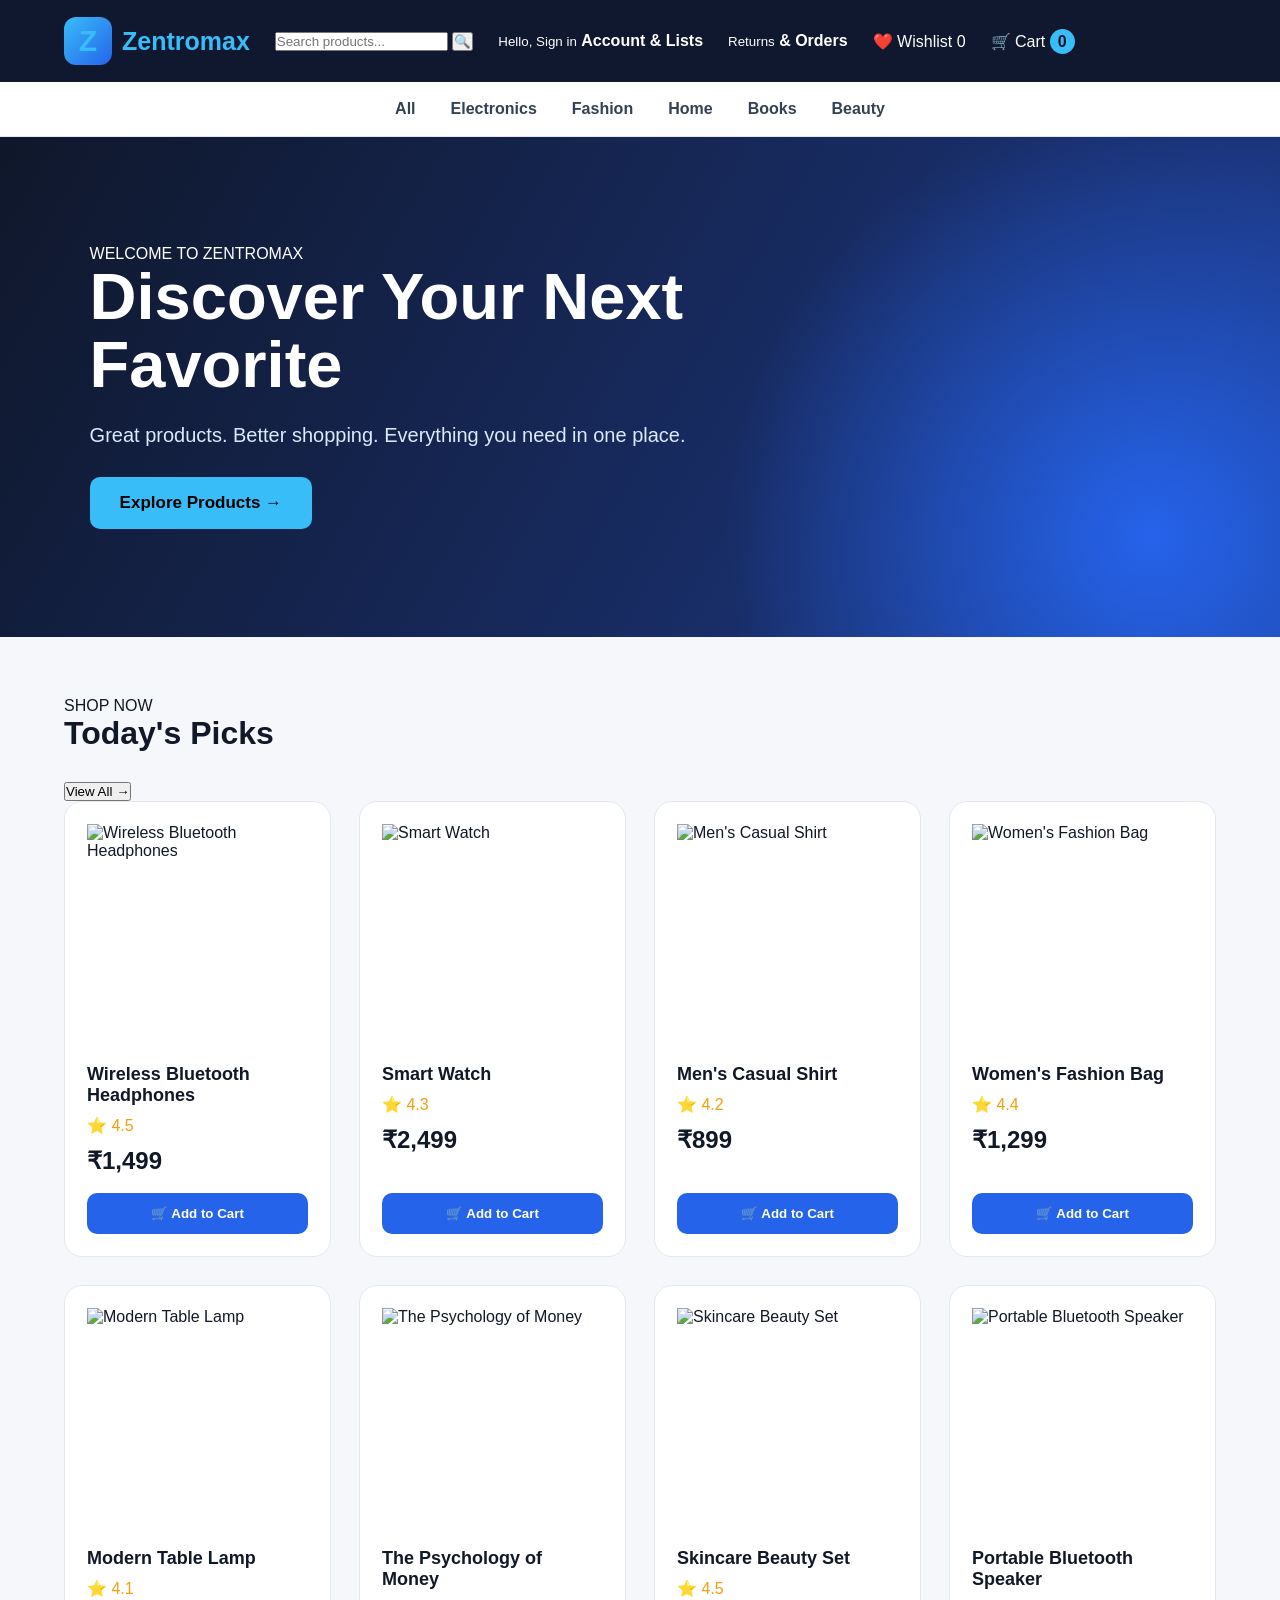
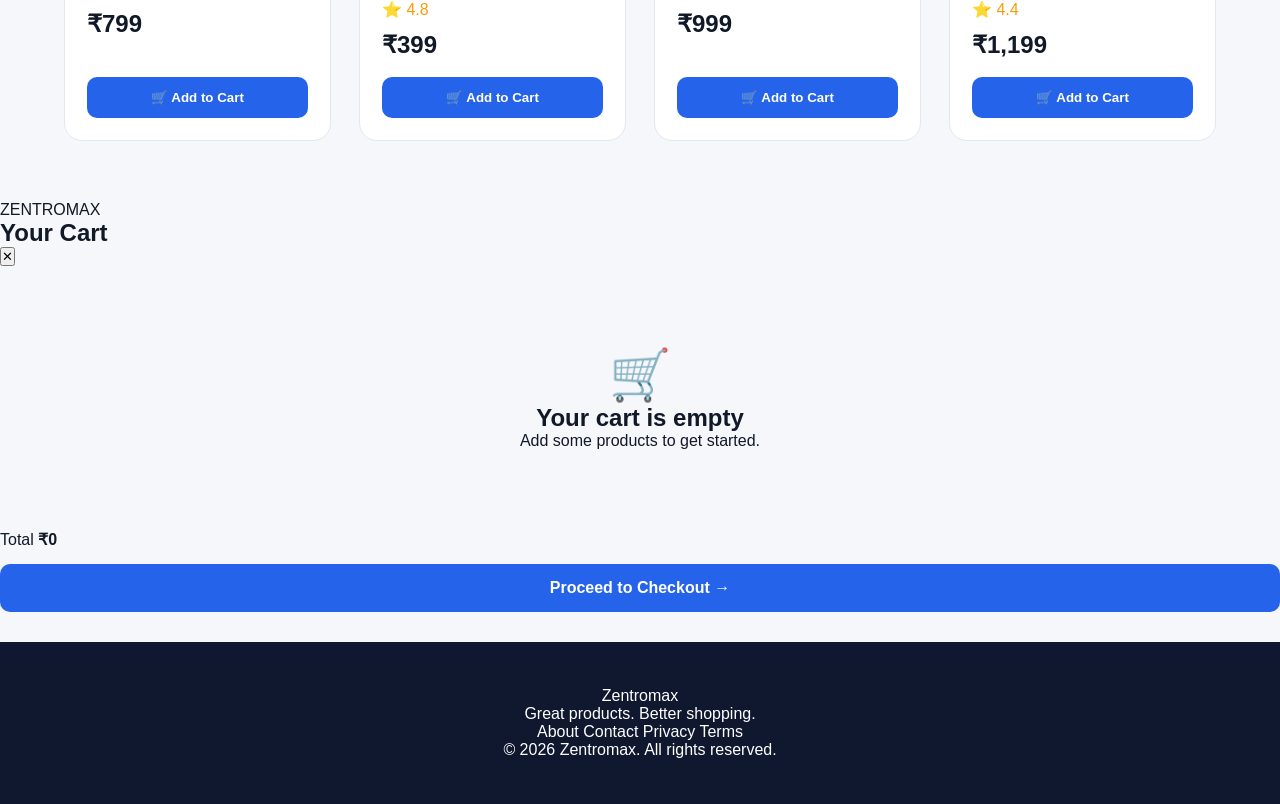
==== commit 37224b1a: "Update index.html" ====
--- a/index.html
+++ b/index.html
@@ -1,228 +1,473 @@
 <!DOCTYPE html>
 <html lang="en">
 <head>
-    <meta charset="UTF-8">
-    <meta name="viewport" content="width=device-width, initial-scale=1.0">
-
-    <title>Zentromax - Online Shopping</title>
-
-    <link rel="stylesheet" href="style.css">
+  <meta charset="UTF-8">
+  <meta name="viewport" content="width=device-width, initial-scale=1.0">
+
+  <title>Zentromax - Online Shopping</title>
+
+  <link rel="icon"
+    href="data:image/svg+xml,%3Csvg xmlns='http://www.w3.org/2000/svg' viewBox='0 0 100 100'%3E%3Crect width='100' height='100' rx='25' fill='%232563eb'/%3E%3Ctext x='50' y='68' text-anchor='middle' font-size='60' font-family='Arial' font-weight='bold' fill='white'%3EZ%3C/text%3E%3C/svg%3E">
+
+  <link rel="stylesheet" href="style.css">
 </head>
 
 <body>
 
-<!-- HEADER -->
+<!-- ================= HEADER ================= -->
+
 <header class="header">
 
-    <div class="logo" onclick="goHome()">
-        <div class="logo-icon">Z</div>
-        <span>Zentromax</span>
-    </div>
-
-    <div class="search-box">
-        <input
-            type="text"
-            id="searchInput"
-            placeholder="Search products..."
-            onkeyup="searchProducts()"
-        >
-        <button onclick="searchProducts()">🔍</button>
-    </div>
-
-    <div class="account" onclick="openLogin()">
-        <small>Hello, Sign in</small>
-        <strong>Account & Lists</strong>
-    </div>
-
-    <div class="orders">
-        <small>Returns</small>
-        <strong>& Orders</strong>
-    </div>
-
-    <div class="wishlist">
-        ❤️ Wishlist
-        <span id="wishlistCount">0</span>
-    </div>
-
-    <div class="cart-button" onclick="openCart()">
-        🛒 Cart
-        <span id="cartCount">0</span>
-    </div>
+  <div class="logo" onclick="goHome()">
+    <span class="logo-icon">Z</span>
+    <span>Zentromax</span>
+  </div>
+
+  <div class="search">
+    <input
+      type="text"
+      id="searchInput"
+      placeholder="Search products..."
+      onkeyup="searchProducts()"
+    >
+    <button onclick="searchProducts()">🔍</button>
+  </div>
+
+  <!-- SIGN IN -->
+  <div class="header-button" onclick="openLogin()">
+    <small>Hello, Sign in</small>
+    <strong>Account & Lists</strong>
+  </div>
+
+  <!-- ORDERS -->
+  <div class="header-button" onclick="openOrders()">
+    <small>Returns</small>
+    <strong>& Orders</strong>
+  </div>
+
+  <!-- WISHLIST -->
+  <div class="header-button wishlist-button" onclick="openWishlist()">
+    ❤️ Wishlist
+    <span id="wishlistCount">0</span>
+  </div>
+
+  <!-- CART -->
+  <div class="header-button cart-button" onclick="openCart()">
+    🛒 Cart
+    <span id="cartCount">0</span>
+  </div>
 
 </header>
 
 
-<!-- CATEGORIES -->
+<!-- ================= CATEGORY BAR ================= -->
+
 <nav class="categories">
 
-    <button onclick="filterCategory('all')">All</button>
-    <button onclick="filterCategory('electronics')">Electronics</button>
-    <button onclick="filterCategory('fashion')">Fashion</button>
-    <button onclick="filterCategory('home')">Home</button>
-    <button onclick="filterCategory('books')">Books</button>
-    <button onclick="filterCategory('beauty')">Beauty</button>
+  <button onclick="filterCategory('all')">All</button>
+
+  <button onclick="filterCategory('electronics')">
+    Electronics
+  </button>
+
+  <button onclick="filterCategory('fashion')">
+    Fashion
+  </button>
+
+  <button onclick="filterCategory('home')">
+    Home
+  </button>
+
+  <button onclick="filterCategory('books')">
+    Books
+  </button>
+
+  <button onclick="filterCategory('beauty')">
+    Beauty
+  </button>
 
 </nav>
 
 
-<!-- HERO -->
+<!-- ================= HERO ================= -->
+
 <section class="hero">
 
-    <div class="hero-content">
-
-        <p class="hero-small">WELCOME TO ZENTROMAX</p>
-
-        <h1>
-            Discover Your Next<br>
-            Favorite
-        </h1>
+  <div class="hero-content">
+
+    <span class="hero-tag">WELCOME TO ZENTROMAX</span>
+
+    <h1>
+      Discover Your Next<br>
+      Favorite
+    </h1>
+
+    <p>
+      Great products. Better shopping.
+      Everything you need in one place.
+    </p>
+
+    <button onclick="scrollToProducts()" class="hero-button">
+      Explore Products →
+    </button>
+
+  </div>
+
+</section>
+
+
+<!-- ================= PRODUCTS ================= -->
+
+<main>
+
+  <div class="section-heading">
+
+    <div>
+      <span class="section-tag">SHOP NOW</span>
+
+      <h2 id="productsTitle">
+        Today's Picks
+      </h2>
+    </div>
+
+    <button
+      class="view-all"
+      onclick="filterCategory('all')">
+      View All →
+    </button>
+
+  </div>
+
+  <section
+    class="products"
+    id="products">
+  </section>
+
+</main>
+
+
+<!-- ================= CART ================= -->
+
+<div
+  class="overlay"
+  id="overlay"
+  onclick="closeAllPanels()">
+</div>
+
+
+<aside
+  class="side-panel"
+  id="cartPanel">
+
+  <div class="panel-header">
+
+    <div>
+      <span class="panel-small">
+        ZENTROMAX
+      </span>
+
+      <h2>Your Cart</h2>
+    </div>
+
+    <button onclick="closeCart()">✕</button>
+
+  </div>
+
+  <div
+    class="panel-content"
+    id="cartItems">
+  </div>
+
+  <div class="panel-footer">
+
+    <div class="total-row">
+
+      <span>Total</span>
+
+      <strong>
+        ₹<span id="cartTotal">0</span>
+      </strong>
+
+    </div>
+
+    <button
+      class="checkout"
+      onclick="checkout()">
+
+      Proceed to Checkout →
+
+    </button>
+
+  </div>
+
+</aside>
+
+
+<!-- ================= LOGIN PANEL ================= -->
+
+<div
+  class="modal"
+  id="loginModal">
+
+  <div class="modal-box">
+
+    <button
+      class="modal-close"
+      onclick="closeLogin()">
+      ✕
+    </button>
+
+    <div class="modal-logo">
+      <span>Z</span>
+    </div>
+
+    <h2>Welcome to Zentromax</h2>
+
+    <p class="modal-subtitle">
+      Sign in to continue shopping
+    </p>
+
+    <form onsubmit="login(event)">
+
+      <label>Email or mobile number</label>
+
+      <input
+        type="text"
+        id="loginEmail"
+        placeholder="Enter email or mobile"
+        required
+      >
+
+      <label>Password</label>
+
+      <input
+        type="password"
+        id="loginPassword"
+        placeholder="Enter password"
+        required
+      >
+
+      <button
+        type="submit"
+        class="primary-button">
+
+        Sign in
+
+      </button>
+
+    </form>
+
+    <p class="login-note">
+      New to Zentromax?
+      <span>Create an account</span>
+    </p>
+
+  </div>
+
+</div>
+
+
+<!-- ================= ORDERS PANEL ================= -->
+
+<div
+  class="modal"
+  id="ordersModal">
+
+  <div class="modal-box large-modal">
+
+    <button
+      class="modal-close"
+      onclick="closeOrders()">
+      ✕
+    </button>
+
+    <span class="panel-small">
+      ZENTROMAX
+    </span>
+
+    <h2>Your Orders</h2>
+
+    <div id="ordersContent">
+
+      <div class="empty-state">
+
+        <div class="empty-icon">
+          📦
+        </div>
+
+        <h3>No orders yet</h3>
 
         <p>
-            Great products. Better shopping.
+          Your orders will appear here after you
+          purchase a product.
         </p>
 
-        <button onclick="scrollToProducts()">
-            Explore Products
+        <button
+          class="primary-button"
+          onclick="closeOrders(); scrollToProducts()">
+
+          Start Shopping
+
         </button>
 
-    </div>
-
-</section>
-
-
-<!-- PRODUCTS -->
-<main>
-
-    <h2 id="productsTitle">Today's Picks</h2>
-
-    <section
-        class="products"
-        id="products">
-    </section>
-
-</main>
-
-
-<!-- CART OVERLAY -->
+      </div>
+
+    </div>
+
+  </div>
+
+</div>
+
+
+<!-- ================= WISHLIST PANEL ================= -->
+
 <div
-    class="overlay"
-    id="overlay"
-    onclick="closeCart()">
+  class="modal"
+  id="wishlistModal">
+
+  <div class="modal-box large-modal">
+
+    <button
+      class="modal-close"
+      onclick="closeWishlist()">
+      ✕
+    </button>
+
+    <span class="panel-small">
+      ZENTROMAX
+    </span>
+
+    <h2>My Wishlist ❤️</h2>
+
+    <div id="wishlistItems">
+
+      <div class="empty-state">
+
+        <div class="empty-icon">
+          ❤️
+        </div>
+
+        <h3>Your wishlist is empty</h3>
+
+        <p>
+          Save products you love and find them here.
+        </p>
+
+      </div>
+
+    </div>
+
+  </div>
+
 </div>
 
 
-<!-- CART -->
-<aside
-    class="cart-panel"
-    id="cartPanel">
-
-    <div class="cart-header">
-
-        <h2>Your Cart</h2>
-
-        <button onclick="closeCart()">
-            ✕
-        </button>
-
-    </div>
-
-    <div
-        id="cartItems"
-        class="cart-items">
-    </div>
-
-    <div class="cart-footer">
-
-        <h3>
-            Total:
-            ₹<span id="cartTotal">0</span>
-        </h3>
-
-        <button
-            class="checkout"
-            onclick="checkout()">
-            Proceed to Checkout
-        </button>
-
-    </div>
-
-</aside>
-
-
-<!-- LOGIN MODAL -->
+<!-- ================= CHECKOUT MODAL ================= -->
+
 <div
-    class="modal"
-    id="loginModal">
-
-    <div class="login-box">
-
-        <button
-            class="close-login"
-            onclick="closeLogin()">
-            ✕
-        </button>
-
-        <div class="login-logo">
-            <div class="logo-icon">Z</div>
-            Zentromax
-        </div>
-
-        <h2>Sign in</h2>
-
-        <label>Email or mobile number</label>
-
-        <input
-            type="text"
-            id="loginEmail"
-            placeholder="Enter email or mobile">
-
-        <label>Password</label>
-
-        <input
-            type="password"
-            id="loginPassword"
-            placeholder="Enter password">
-
-        <button
-            class="login-button"
-            onclick="login()">
-            Continue
-        </button>
-
-        <p class="login-help">
-            By continuing, you agree to Zentromax
-            Terms & Conditions.
-        </p>
-
-        <hr>
-
-        <p>
-            New to Zentromax?
-        </p>
-
-        <button
-            class="create-account"
-            onclick="createAccount()">
-            Create your Zentromax account
-        </button>
-
-    </div>
+  class="modal"
+  id="checkoutModal">
+
+  <div class="modal-box">
+
+    <button
+      class="modal-close"
+      onclick="closeCheckout()">
+      ✕
+    </button>
+
+    <span class="panel-small">
+      SECURE CHECKOUT
+    </span>
+
+    <h2>Checkout</h2>
+
+    <form onsubmit="placeOrder(event)">
+
+      <label>Full Name</label>
+
+      <input
+        type="text"
+        placeholder="Your full name"
+        required
+      >
+
+      <label>Mobile Number</label>
+
+      <input
+        type="tel"
+        placeholder="10 digit mobile number"
+        required
+      >
+
+      <label>Delivery Address</label>
+
+      <textarea
+        placeholder="Enter your complete address"
+        required>
+      </textarea>
+
+      <label>Payment Method</label>
+
+      <select required>
+
+        <option value="">
+          Select payment method
+        </option>
+
+        <option>
+          Cash on Delivery
+        </option>
+
+        <option>
+          UPI
+        </option>
+
+        <option>
+          Card
+        </option>
+
+      </select>
+
+      <button
+        type="submit"
+        class="primary-button">
+
+        Place Order
+
+      </button>
+
+    </form>
+
+  </div>
 
 </div>
 
 
-<!-- FOOTER -->
+<!-- ================= FOOTER ================= -->
+
 <footer>
 
-    <h2>Zentromax</h2>
-
-    <p>
-        Your trusted online shopping destination.
-    </p>
-
-    <p>
-        © 2026 Zentromax. All rights reserved.
-    </p>
+  <div class="footer-logo">
+    Zentromax
+  </div>
+
+  <p>
+    Great products. Better shopping.
+  </p>
+
+  <div class="footer-links">
+
+    <span>About</span>
+    <span>Contact</span>
+    <span>Privacy</span>
+    <span>Terms</span>
+
+  </div>
+
+  <p class="copyright">
+    © 2026 Zentromax. All rights reserved.
+  </p>
 
 </footer>
 
--- a/style.css
+++ b/style.css
@@ -1,1523 +1,661 @@
-/* =====================================================
-   ZENTROMAX
-   COMPLETE PROFESSIONAL CSS
-   ===================================================== */
-
-
 * {
-  margin: 0;
-  padding: 0;
-  box-sizing: border-box;
-}
-
-
-html {
-  scroll-behavior: smooth;
-}
-
+    margin: 0;
+    padding: 0;
+    box-sizing: border-box;
+}
 
 body {
-  font-family:
-    Arial,
-    Helvetica,
-    sans-serif;
-
-  background: #f5f7fb;
-
-  color: #0f172a;
-}
-
-
-/* =====================================================
-   HEADER
-   ===================================================== */
+    font-family: Arial, sans-serif;
+    background: #f5f7fb;
+    color: #111827;
+}
+
+
+/* HEADER */
 
 .header {
-  min-height: 78px;
-
-  background:
-    linear-gradient(
-      135deg,
-      #0f172a,
-      #172554
+    height: 82px;
+    background: #10182f;
+    color: white;
+
+    display: flex;
+    align-items: center;
+    gap: 25px;
+
+    padding: 12px 5%;
+
+    position: sticky;
+    top: 0;
+    z-index: 500;
+}
+
+.logo {
+    display: flex;
+    align-items: center;
+    gap: 10px;
+
+    font-size: 25px;
+    font-weight: bold;
+
+    cursor: pointer;
+    white-space: nowrap;
+}
+
+.logo-icon {
+    width: 48px;
+    height: 48px;
+
+    display: flex;
+    align-items: center;
+    justify-content: center;
+
+    border-radius: 12px;
+
+    background: linear-gradient(
+        135deg,
+        #38bdf8,
+        #2563eb
     );
 
-  color: white;
-
-  display: flex;
-
-  align-items: center;
-
-  gap: 22px;
-
-  padding: 12px 5%;
-
-  position: sticky;
-
-  top: 0;
-
-  z-index: 1000;
-}
-
-
-/* Logo */
-
-.logo {
-  display: flex;
-
-  align-items: center;
-
-  gap: 10px;
-
-  min-width: 220px;
-
-  cursor: pointer;
-}
-
-
-.logo-box {
-  width: 48px;
-  height: 48px;
-
-  display: flex;
-
-  align-items: center;
-
-  justify-content: center;
-
-  background:
-    linear-gradient(
-      135deg,
-      #38bdf8,
-      #2563eb
-    );
-
-  border-radius: 13px;
-
-  font-size: 28px;
-
-  font-weight: 800;
-
-  box-shadow:
-    0 8px 20px
-    rgba(37, 99, 235, .3);
-}
-
-
-.logo-text {
-  font-size: 25px;
-
-  font-weight: 800;
-
-  letter-spacing: -1px;
-}
-
-
-/* Search */
-
-.search {
-  flex: 1;
-
-  display: flex;
-
-  height: 46px;
-
-  max-width: 700px;
-}
-
-
-.search input {
-  flex: 1;
-
-  border: none;
-
-  outline: none;
-
-  padding: 0 18px;
-
-  font-size: 15px;
-
-  border-radius:
-    12px 0 0 12px;
-
-  color: #0f172a;
-}
-
-
-.search button {
-  width: 58px;
-
-  border: none;
-
-  background: #2563eb;
-
-  color: white;
-
-  font-size: 19px;
-
-  cursor: pointer;
-
-  border-radius:
-    0 12px 12px 0;
-
-  transition: .2s;
-}
-
-
-.search button:hover {
-  background: #1d4ed8;
-}
-
-
-/* Account */
+    color: white;
+    font-size: 30px;
+    font-weight: bold;
+}
+
+.logo span {
+    color: #38bdf8;
+}
+
+
+/* SEARCH */
+
+.search-box {
+    flex: 1;
+    display: flex;
+    height: 48px;
+}
+
+.search-box input {
+    width: 100%;
+
+    border: none;
+    outline: none;
+
+    padding: 0 20px;
+
+    font-size: 16px;
+
+    border-radius: 10px 0 0 10px;
+}
+
+.search-box button {
+    width: 65px;
+
+    border: none;
+
+    background: #2563eb;
+    color: white;
+
+    font-size: 20px;
+
+    cursor: pointer;
+
+    border-radius: 0 10px 10px 0;
+}
+
+
+/* ACCOUNT */
+
+.account,
+.orders,
+.wishlist,
+.cart-button {
+    cursor: pointer;
+    white-space: nowrap;
+}
 
 .account,
 .orders {
-  display: flex;
-
-  flex-direction: column;
-
-  white-space: nowrap;
-}
-
+    display: flex;
+    flex-direction: column;
+}
 
 .account small,
 .orders small {
-  color: #94a3b8;
-
-  font-size: 12px;
-}
-
+    color: #aeb8cc;
+}
 
 .account strong,
 .orders strong {
-  font-size: 14px;
-}
-
-
-/* Wishlist / Cart */
-
-.wishlist-top,
-.cart-top {
-  white-space: nowrap;
-
-  cursor: pointer;
-
-  font-weight: 700;
-
-  transition: .2s;
-}
-
-
-.wishlist-top:hover,
-.cart-top:hover {
-  color: #38bdf8;
-}
-
-
-#wishlistCount,
-#cartCount {
-  display: inline-flex;
-
-  align-items: center;
-
-  justify-content: center;
-
-  min-width: 22px;
-
-  height: 22px;
-
-  padding: 0 6px;
-
-  background: #38bdf8;
-
-  color: #0f172a;
-
-  border-radius: 20px;
-
-  font-size: 12px;
-
-  font-weight: 800;
-}
-
-
-/* =====================================================
-   CATEGORIES
-   ===================================================== */
+    color: white;
+}
+
+.wishlist span,
+.cart-button span {
+    background: #38bdf8;
+    color: #061329;
+
+    padding: 4px 8px;
+
+    border-radius: 20px;
+
+    font-weight: bold;
+}
+
+
+/* CATEGORIES */
 
 .categories {
-  min-height: 60px;
-
-  background: white;
-
-  display: flex;
-
-  align-items: center;
-
-  justify-content: center;
-
-  gap: 12px;
-
-  padding: 10px 20px;
-
-  border-bottom:
-    1px solid #e2e8f0;
-
-  position: relative;
-
-  z-index: 10;
-}
-
+    background: white;
+
+    display: flex;
+    justify-content: center;
+    gap: 35px;
+
+    padding: 18px;
+
+    border-bottom: 1px solid #e5e7eb;
+}
 
 .categories button {
-  border: none;
-
-  background: transparent;
-
-  color: #334155;
-
-  padding: 10px 20px;
-
-  border-radius: 8px;
-
-  font-size: 14px;
-
-  font-weight: 700;
-
-  cursor: pointer;
-
-  transition: .2s;
-}
-
+    background: none;
+    border: none;
+
+    font-size: 16px;
+    font-weight: bold;
+
+    color: #334155;
+
+    cursor: pointer;
+}
 
 .categories button:hover {
-  background: #eff6ff;
-
-  color: #2563eb;
-}
-
-
-/* =====================================================
-   HERO
-   ===================================================== */
+    color: #2563eb;
+}
+
+
+/* HERO */
 
 .hero {
-  min-height: 495px;
-
-  background:
-    radial-gradient(
-      circle at 85% 80%,
-      rgba(56,189,248,.28),
-      transparent 25%
-    ),
-    linear-gradient(
-      120deg,
-      #0f172a,
-      #172554,
-      #1d4ed8
-    );
-
-  color: white;
-
-  display: flex;
-
-  align-items: center;
-
-  padding: 60px 7%;
-
-  overflow: hidden;
-
-  position: relative;
-}
-
-
-.hero::after {
-  content: "";
-
-  position: absolute;
-
-  width: 380px;
-
-  height: 380px;
-
-  border-radius: 50%;
-
-  right: -80px;
-
-  bottom: -150px;
-
-  border:
-    70px solid
-    rgba(56,189,248,.14);
-}
-
+    min-height: 500px;
+
+    background:
+        radial-gradient(
+            circle at 90% 80%,
+            #2563eb,
+            transparent 35%
+        ),
+        linear-gradient(
+            120deg,
+            #0f172a,
+            #1e3a8a
+        );
+
+    color: white;
+
+    display: flex;
+    align-items: center;
+
+    padding: 70px 7%;
+}
 
 .hero-content {
-  position: relative;
-
-  z-index: 2;
-}
-
+    max-width: 700px;
+}
 
 .hero-small {
-  color: #38bdf8;
-
-  font-size: 14px;
-
-  font-weight: 800;
-
-  letter-spacing: 2px;
-
-  margin-bottom: 15px;
-}
-
+    color: #38bdf8;
+    font-weight: bold;
+
+    letter-spacing: 3px;
+
+    margin-bottom: 20px;
+}
 
 .hero h1 {
-  font-size: clamp(45px, 6vw, 76px);
-
-  line-height: .98;
-
-  letter-spacing: -3px;
-
-  margin-bottom: 22px;
-}
-
+    font-size: 65px;
+    line-height: 1.05;
+
+    margin-bottom: 25px;
+}
 
 .hero p {
-  color: #dbeafe;
-
-  font-size: 20px;
-
-  margin-bottom: 30px;
-}
-
-
-.hero-button {
-  background: #38bdf8;
-
-  color: #082f49;
-
-  border: none;
-
-  padding: 15px 30px;
-
-  border-radius: 10px;
-
-  font-size: 16px;
-
-  font-weight: 800;
-
-  cursor: pointer;
-
-  transition: .2s;
-}
-
-
-.hero-button:hover {
-  transform: translateY(-2px);
-
-  box-shadow:
-    0 12px 30px
-    rgba(56,189,248,.25);
-}
-
-
-/* =====================================================
-   PRODUCTS
-   ===================================================== */
+    font-size: 20px;
+    color: #dbeafe;
+
+    margin-bottom: 30px;
+}
+
+.hero button {
+    background: #38bdf8;
+
+    border: none;
+
+    padding: 16px 30px;
+
+    border-radius: 10px;
+
+    font-size: 17px;
+    font-weight: bold;
+
+    cursor: pointer;
+}
+
+.hero button:hover {
+    background: #0ea5e9;
+}
+
+
+/* PRODUCTS */
 
 main {
-  padding: 55px 5%;
-}
-
-
-.section-heading {
-  margin-bottom: 28px;
-}
-
-
-.section-heading span {
-  color: #2563eb;
-
-  font-size: 12px;
-
-  font-weight: 800;
-
-  letter-spacing: 2px;
-}
-
-
-.section-heading h2 {
-  font-size: 32px;
-
-  margin-top: 7px;
-}
-
+    padding: 60px 5%;
+}
+
+main h2 {
+    font-size: 32px;
+    margin-bottom: 30px;
+}
 
 .products {
-  display: grid;
-
-  grid-template-columns:
-    repeat(
-      auto-fit,
-      minmax(230px, 1fr)
-    );
-
-  gap: 24px;
-}
-
-
-/* Product card */
+    display: grid;
+
+    grid-template-columns:
+        repeat(auto-fit, minmax(240px, 1fr));
+
+    gap: 28px;
+}
 
 .product {
-  background: white;
-
-  border:
-    1px solid #e2e8f0;
-
-  border-radius: 18px;
-
-  padding: 22px;
-
-  display: flex;
-
-  flex-direction: column;
-
-  min-height: 470px;
-
-  position: relative;
-
-  transition: .25s;
-
-  box-shadow:
-    0 5px 20px
-    rgba(15,23,42,.04);
-}
-
+    background: white;
+
+    padding: 22px;
+
+    border-radius: 18px;
+
+    border: 1px solid #e2e8f0;
+
+    transition: 0.25s;
+
+    display: flex;
+    flex-direction: column;
+}
 
 .product:hover {
-  transform:
-    translateY(-7px);
-
-  box-shadow:
-    0 18px 40px
-    rgba(15,23,42,.12);
-}
-
-
-.product-badge {
-  position: absolute;
-
-  top: 18px;
-
-  left: 18px;
-
-  padding: 7px 12px;
-
-  border-radius: 20px;
-
-  background: #eff6ff;
-
-  color: #2563eb;
-
-  font-size: 12px;
-
-  font-weight: 800;
-
-  z-index: 2;
-}
-
-
-.product-wishlist {
-  position: absolute;
-
-  right: 18px;
-
-  top: 18px;
-
-  width: 42px;
-
-  height: 42px;
-
-  border:
-    1px solid #dbe3ef;
-
-  background: white;
-
-  border-radius: 11px;
-
-  cursor: pointer;
-
-  font-size: 20px;
-
-  z-index: 3;
-}
-
-
-.product-wishlist.active {
-  background: #fff1f2;
-
-  color: #e11d48;
-
-  border-color: #fecdd3;
-}
-
-
-.product-image-box {
-  height: 230px;
-
-  margin-top: 45px;
-
-  margin-bottom: 20px;
-
-  display: flex;
-
-  align-items: center;
-
-  justify-content: center;
-
-  background: #f8fafc;
-
-  border-radius: 12px;
-
-  cursor: pointer;
-
-  overflow: hidden;
-}
-
-
-.product-image-box img {
-  width: 100%;
-
-  height: 100%;
-
-  object-fit: contain;
-
-  transition: .3s;
-}
-
-
-.product:hover
-.product-image-box img {
-  transform: scale(1.05);
-}
-
+    transform: translateY(-7px);
+
+    box-shadow:
+        0 15px 35px rgba(15, 23, 42, 0.12);
+}
+
+.product img {
+    width: 100%;
+    height: 220px;
+
+    object-fit: contain;
+
+    margin-bottom: 20px;
+}
 
 .product h3 {
-  font-size: 18px;
-
-  line-height: 1.35;
-
-  margin-bottom: 10px;
-
-  cursor: pointer;
-}
-
+    font-size: 18px;
+    margin-bottom: 10px;
+}
 
 .rating {
-  color: #f59e0b;
-
-  margin-bottom: 10px;
-
-  font-size: 14px;
-}
-
-
-.rating span {
-  color: #94a3b8;
-}
-
+    color: #f59e0b;
+    margin-bottom: 12px;
+}
 
 .price {
-  font-size: 25px;
-
-  font-weight: 800;
-
-  margin-bottom: 17px;
-}
-
-
-.old-price {
-  font-size: 14px;
-
-  color: #94a3b8;
-
-  text-decoration:
-    line-through;
-
-  margin-left: 8px;
-
-  font-weight: 400;
-}
-
-
-.product-bottom {
-  display: flex;
-
-  gap: 8px;
-
-  margin-top: auto;
-}
-
+    font-size: 24px;
+    font-weight: bold;
+
+    margin-bottom: 18px;
+}
 
 .add-cart {
-  flex: 1;
-
-  border: none;
-
-  background: #2563eb;
-
-  color: white;
-
-  border-radius: 10px;
-
-  padding: 13px;
-
-  font-weight: 800;
-
-  cursor: pointer;
-
-  transition: .2s;
-}
-
+    margin-top: auto;
+
+    background: #2563eb;
+    color: white;
+
+    border: none;
+
+    padding: 13px;
+
+    border-radius: 10px;
+
+    cursor: pointer;
+
+    font-weight: bold;
+}
 
 .add-cart:hover {
-  background: #1d4ed8;
-
-  transform: translateY(-2px);
-}
-
-
-.view-product {
-  width: 45px;
-
-  border:
-    1px solid #dbe3ef;
-
-  background: white;
-
-  border-radius: 10px;
-
-  cursor: pointer;
-
-  font-size: 18px;
-}
-
-
-/* =====================================================
-   OVERLAY
-   ===================================================== */
+    background: #1d4ed8;
+}
+
+
+/* CART */
 
 .overlay {
-  position: fixed;
-
-  inset: 0;
-
-  background:
-    rgba(15,23,42,.58);
-
-  z-index: 3000;
-
-  display: none;
-
-  opacity: 0;
-
-  transition: opacity .25s;
-}
-
+    display: none;
+
+    position: fixed;
+
+    inset: 0;
+
+    background: rgba(0,0,0,0.55);
+
+    z-index: 900;
+}
 
 .overlay.show {
-  display: block;
-
-  opacity: 1;
-}
-
-
-/* =====================================================
-   CART
-   ===================================================== */
+    display: block;
+}
 
 .cart-panel {
-  position: fixed;
-
-  top: 0;
-
-  right: -480px;
-
-  width: 440px;
-
-  max-width: 94vw;
-
-  height: 100vh;
-
-  background: white;
-
-  z-index: 4000;
-
-  display: flex;
-
-  flex-direction: column;
-
-  visibility: hidden;
-
-  transition:
-    right .35s ease,
-    visibility .35s;
-
-  box-shadow:
-    -15px 0 45px
-    rgba(15,23,42,.2);
-}
-
+    position: fixed;
+
+    top: 0;
+    right: -500px;
+
+    width: 450px;
+    max-width: 95%;
+
+    height: 100vh;
+
+    background: white;
+
+    z-index: 1000;
+
+    transition: 0.35s;
+
+    display: flex;
+    flex-direction: column;
+
+    box-shadow: -10px 0 30px rgba(0,0,0,.2);
+}
 
 .cart-panel.open {
-  right: 0;
-
-  visibility: visible;
-}
-
+    right: 0;
+}
 
 .cart-header {
-  height: 75px;
-
-  flex-shrink: 0;
-
-  background: #0f172a;
-
-  color: white;
-
-  display: flex;
-
-  align-items: center;
-
-  justify-content: space-between;
-
-  padding: 0 22px;
-}
-
-
-.cart-header h2 {
-  font-size: 22px;
-}
-
-
-.close-button {
-  width: 40px;
-
-  height: 40px;
-
-  border: none;
-
-  background:
-    rgba(255,255,255,.1);
-
-  color: white;
-
-  border-radius: 9px;
-
-  font-size: 19px;
-
-  cursor: pointer;
-}
-
+    background: #10182f;
+    color: white;
+
+    padding: 22px;
+
+    display: flex;
+    justify-content: space-between;
+}
+
+.cart-header button {
+    background: none;
+    color: white;
+
+    border: none;
+
+    font-size: 22px;
+
+    cursor: pointer;
+}
 
 .cart-items {
-  flex: 1;
-
-  overflow-y: auto;
-
-  padding: 20px;
-}
-
-
-.empty-cart {
-  height: 100%;
-
-  display: flex;
-
-  flex-direction: column;
-
-  align-items: center;
-
-  justify-content: center;
-
-  text-align: center;
-}
-
-
-.empty-cart-icon {
-  font-size: 65px;
-
-  margin-bottom: 20px;
-}
-
-
-.empty-cart h3 {
-  font-size: 21px;
-
-  margin-bottom: 8px;
-}
-
-
-.empty-cart p {
-  color: #64748b;
-}
-
-
-/* Cart item */
+    flex: 1;
+
+    overflow-y: auto;
+
+    padding: 20px;
+}
 
 .cart-item {
-  display: flex;
-
-  gap: 12px;
-
-  padding: 15px 0;
-
-  border-bottom:
-    1px solid #e2e8f0;
-}
-
+    display: flex;
+    gap: 15px;
+
+    padding: 15px 0;
+
+    border-bottom: 1px solid #ddd;
+}
 
 .cart-item img {
-  width: 78px;
-
-  height: 78px;
-
-  object-fit: contain;
-
-  background: #f8fafc;
-
-  border-radius: 10px;
-}
-
-
-.cart-item-content {
-  flex: 1;
-}
-
-
-.cart-item-name {
-  font-weight: 700;
-
-  line-height: 1.3;
-
-  margin-bottom: 7px;
-}
-
-
-.cart-item-price {
-  font-weight: 800;
-
-  margin-bottom: 10px;
-}
-
-
-.quantity-controls {
-  display: flex;
-
-  align-items: center;
-
-  gap: 5px;
-}
-
-
-.quantity-controls button {
-  width: 28px;
-
-  height: 28px;
-
-  border:
-    1px solid #dbe3ef;
-
-  background: white;
-
-  border-radius: 6px;
-
-  cursor: pointer;
-}
-
-
-.remove-button {
-  border: none !important;
-
-  background: transparent !important;
-
-  color: #ef4444;
-
-  width: auto !important;
-
-  margin-left: 7px;
-
-  font-size: 12px;
-}
-
+    width: 80px;
+    height: 80px;
+
+    object-fit: contain;
+}
+
+.cart-item button {
+    border: none;
+
+    background: #e5e7eb;
+
+    padding: 5px 10px;
+
+    cursor: pointer;
+
+    border-radius: 5px;
+}
 
 .cart-footer {
-  flex-shrink: 0;
-
-  padding: 20px;
-
-  border-top:
-    1px solid #e2e8f0;
-
-  background: white;
-}
-
-
-.cart-total-row {
-  display: flex;
-
-  justify-content: space-between;
-
-  font-size: 20px;
-
-  margin-bottom: 15px;
-}
-
+    padding: 22px;
+
+    border-top: 1px solid #ddd;
+}
 
 .checkout {
-  width: 100%;
-
-  padding: 14px;
-
-  border: none;
-
-  background: #2563eb;
-
-  color: white;
-
-  border-radius: 10px;
-
-  font-size: 16px;
-
-  font-weight: 800;
-
-  cursor: pointer;
-}
-
-
-.checkout:hover {
-  background: #1d4ed8;
-}
-
-
-/* =====================================================
-   WISHLIST PANEL
-   ===================================================== */
-
-.side-panel {
-  position: fixed;
-
-  top: 0;
-
-  right: -480px;
-
-  width: 440px;
-
-  max-width: 94vw;
-
-  height: 100vh;
-
-  background: white;
-
-  z-index: 4000;
-
-  display: flex;
-
-  flex-direction: column;
-
-  visibility: hidden;
-
-  transition:
-    right .35s ease,
-    visibility .35s;
-
-  box-shadow:
-    -15px 0 45px
-    rgba(15,23,42,.2);
-}
-
-
-.side-panel.open {
-  right: 0;
-
-  visibility: visible;
-}
-
-
-.wishlist-items {
-  flex: 1;
-
-  overflow-y: auto;
-
-  padding: 20px;
-}
-
-
-.wishlist-item {
-  display: flex;
-
-  gap: 12px;
-
-  padding: 15px 0;
-
-  border-bottom:
-    1px solid #e2e8f0;
-}
-
-
-.wishlist-item img {
-  width: 75px;
-
-  height: 75px;
-
-  object-fit: contain;
-
-  background: #f8fafc;
-
-  border-radius: 10px;
-}
-
-
-.wishlist-item-info {
-  flex: 1;
-}
-
-
-.wishlist-item-info h4 {
-  margin-bottom: 8px;
-}
-
-
-.wishlist-item-info strong {
-  display: block;
-
-  margin-bottom: 10px;
-}
-
-
-/* =====================================================
-   PRODUCT DETAILS MODAL
-   ===================================================== */
-
-.product-modal {
-  position: fixed;
-
-  inset: 0;
-
-  background:
-    rgba(15,23,42,.75);
-
-  z-index: 5000;
-
-  display: none;
-
-  align-items: center;
-
-  justify-content: center;
-
-  padding: 20px;
-
-  backdrop-filter: blur(6px);
-}
-
-
-.product-modal.show {
-  display: flex;
-}
-
-
-.product-modal-box {
-  position: relative;
-
-  width: 1000px;
-
-  max-width: 100%;
-
-  max-height: 90vh;
-
-  overflow-y: auto;
-
-  background: white;
-
-  border-radius: 22px;
-
-  padding: 40px;
-
-  box-shadow:
-    0 30px 80px
-    rgba(0,0,0,.3);
-}
-
-
-.product-modal-close {
-  position: absolute;
-
-  top: 18px;
-
-  right: 18px;
-
-  width: 42px;
-
-  height: 42px;
-
-  border:
-    1px solid #e2e8f0;
-
-  background: white;
-
-  border-radius: 50%;
-
-  font-size: 18px;
-
-  cursor: pointer;
-
-  z-index: 5;
-}
-
-
-.product-modal-close:hover {
-  color: #2563eb;
-
-  background: #eff6ff;
-}
-
-
-.product-detail {
-  display: grid;
-
-  grid-template-columns:
-    1fr 1fr;
-
-  gap: 50px;
-
-  align-items: center;
-}
-
-
-.detail-image-box {
-  height: 450px;
-
-  background: #f8fafc;
-
-  border-radius: 18px;
-
-  display: flex;
-
-  align-items: center;
-
-  justify-content: center;
-
-  padding: 25px;
-}
-
-
-.detail-image-box img {
-  width: 100%;
-
-  height: 100%;
-
-  object-fit: contain;
-}
-
-
-.detail-category {
-  display: inline-block;
-
-  padding: 7px 12px;
-
-  background: #eff6ff;
-
-  color: #2563eb;
-
-  border-radius: 20px;
-
-  font-size: 12px;
-
-  font-weight: 800;
-
-  text-transform: uppercase;
-
-  margin-bottom: 12px;
-}
-
-
-.product-detail h2 {
-  font-size: 32px;
-
-  line-height: 1.2;
-
-  margin-bottom: 12px;
-}
-
-
-.detail-rating {
-  color: #f59e0b;
-
-  margin-bottom: 18px;
-}
-
-
-.detail-price {
-  font-size: 35px;
-
-  font-weight: 800;
-
-  margin-bottom: 10px;
-}
-
-
-.detail-stock {
-  color: #16a34a;
-
-  font-weight: 700;
-
-  margin-bottom: 20px;
-}
-
-
-.detail-description {
-  color: #64748b;
-
-  line-height: 1.7;
-
-  margin-bottom: 22px;
-}
-
-
-.detail-actions {
-  display: flex;
-
-  gap: 10px;
-}
-
-
-.detail-cart {
-  flex: 1;
-
-  border: none;
-
-  background: #2563eb;
-
-  color: white;
-
-  padding: 14px;
-
-  border-radius: 10px;
-
-  font-weight: 800;
-
-  cursor: pointer;
-}
-
-
-.detail-wishlist {
-  width: 55px;
-
-  border:
-    1px solid #dbe3ef;
-
-  background: white;
-
-  border-radius: 10px;
-
-  font-size: 22px;
-
-  cursor: pointer;
-}
-
-
-/* =====================================================
-   FOOTER
-   ===================================================== */
+    width: 100%;
+
+    background: #2563eb;
+    color: white;
+
+    border: none;
+
+    padding: 15px;
+
+    margin-top: 15px;
+
+    border-radius: 10px;
+
+    font-size: 16px;
+    font-weight: bold;
+
+    cursor: pointer;
+}
+
+
+/* LOGIN MODAL */
+
+.modal {
+    display: none;
+
+    position: fixed;
+
+    inset: 0;
+
+    background: rgba(0,0,0,.65);
+
+    z-index: 2000;
+
+    align-items: center;
+    justify-content: center;
+}
+
+.modal.show {
+    display: flex;
+}
+
+.login-box {
+    width: 420px;
+    max-width: 92%;
+
+    background: white;
+
+    padding: 35px;
+
+    border-radius: 18px;
+
+    position: relative;
+
+    box-shadow: 0 20px 60px rgba(0,0,0,.3);
+}
+
+.close-login {
+    position: absolute;
+
+    right: 18px;
+    top: 15px;
+
+    border: none;
+    background: none;
+
+    font-size: 22px;
+
+    cursor: pointer;
+}
+
+.login-logo {
+    display: flex;
+    align-items: center;
+
+    gap: 10px;
+
+    font-size: 24px;
+    font-weight: bold;
+
+    margin-bottom: 25px;
+}
+
+.login-box h2 {
+    margin-bottom: 20px;
+}
+
+.login-box label {
+    display: block;
+
+    font-weight: bold;
+
+    margin: 12px 0 7px;
+}
+
+.login-box input {
+    width: 100%;
+
+    padding: 13px;
+
+    border: 1px solid #cbd5e1;
+
+    border-radius: 8px;
+
+    outline: none;
+
+    font-size: 15px;
+}
+
+.login-box input:focus {
+    border-color: #2563eb;
+}
+
+.login-button {
+    width: 100%;
+
+    margin-top: 20px;
+
+    padding: 13px;
+
+    border: none;
+
+    border-radius: 8px;
+
+    background: #2563eb;
+    color: white;
+
+    font-weight: bold;
+
+    cursor: pointer;
+}
+
+.login-help {
+    margin-top: 15px;
+
+    color: #64748b;
+
+    font-size: 13px;
+
+    line-height: 1.5;
+}
+
+.create-account {
+    width: 100%;
+
+    padding: 12px;
+
+    border: 1px solid #cbd5e1;
+
+    background: white;
+
+    border-radius: 8px;
+
+    cursor: pointer;
+}
+
+
+/* FOOTER */
 
 footer {
-  background: #0f172a;
-
-  color: white;
-
-  text-align: center;
-
-  padding: 45px 20px;
-
-  margin-top: 20px;
-}
-
-
-.footer-logo {
-  font-size: 25px;
-
-  font-weight: 800;
-
-  margin-bottom: 10px;
-}
-
-
-.footer-z {
-  color: #38bdf8;
-}
-
-
-footer p {
-  color: #94a3b8;
-}
-
-
-.footer-links {
-  display: flex;
-
-  justify-content: center;
-
-  gap: 30px;
-
-  margin: 25px 0;
-
-  color: #cbd5e1;
-}
-
-
-.copyright {
-  font-size: 13px;
-}
-
-
-/* =====================================================
-   MOBILE
-   ===================================================== */
-
-@media (max-width: 900px) {
-
-  .header {
-    flex-wrap: wrap;
-
-    padding: 12px 20px;
-  }
-
-
-  .logo {
-    min-width: auto;
-  }
-
-
-  .search {
-    order: 5;
-
-    flex-basis: 100%;
-
-    max-width: none;
-  }
-
-
-  .account,
-  .orders {
-    display: none;
-  }
-
-
-  .hero {
-    min-height: 430px;
-
-    padding: 50px 25px;
-  }
-
-
-  .product-detail {
-    grid-template-columns: 1fr;
-
-    gap: 25px;
-  }
-
-
-  .detail-image-box {
-    height: 320px;
-  }
-
-}
-
-
-@media (max-width: 600px) {
-
-  .logo-text {
-    font-size: 21px;
-  }
-
-
-  .logo-box {
-    width: 42px;
-
-    height: 42px;
-
-    font-size: 23px;
-  }
-
-
-  .wishlist-top {
-    display: none;
-  }
-
-
-  .categories {
-    justify-content: flex-start;
-
-    overflow-x: auto;
-  }
-
-
-  .categories button {
-    white-space: nowrap;
-  }
-
-
-  .hero h1 {
-    font-size: 44px;
-
-    letter-spacing: -2px;
-  }
-
-
-  .hero p {
-    font-size: 16px;
-  }
-
-
-  main {
-    padding: 35px 18px;
-  }
-
-
-  .products {
-    grid-template-columns: 1fr;
-  }
-
-
-  .product-modal {
-    padding: 10px;
-  }
-
-
-  .product-modal-box {
-    padding: 25px 18px;
-
-    border-radius: 16px;
-
-    max-height: 94vh;
-  }
-
-
-  .product-detail h2 {
-    font-size: 25px;
-  }
-
-
-  .detail-price {
-    font-size: 28px;
-  }
-
-
-  .footer-links {
-    gap: 15px;
-
-    flex-wrap: wrap;
-  }
-
-}
+    background: #10182f;
+
+    color: white;
+
+    text-align: center;
+
+    padding: 45px 20px;
+
+    margin-top: 30px;
+}
+
+footer h2 {
+    color: #38bdf8;
+
+    margin-bottom: 10px;
+}
+
+
+/* MOBILE */
+
+@media(max-width: 800px) {
+
+    .header {
+        height: auto;
+
+        flex-wrap: wrap;
+
+        padding: 12px 20px;
+    }
+
+    .search-box {
+        order: 5;
+
+        flex-basis: 100%;
+    }
+
+    .account,
+    .orders {
+        display: none;
+    }
+
+    .hero h1 {
+        font-size: 42px;
+    }
+
+    .categories {
+        overflow-x: auto;
+
+        justify-content: flex-start;
+    }
+
+    .cart-panel {
+        width: 100%;
+    }
+}
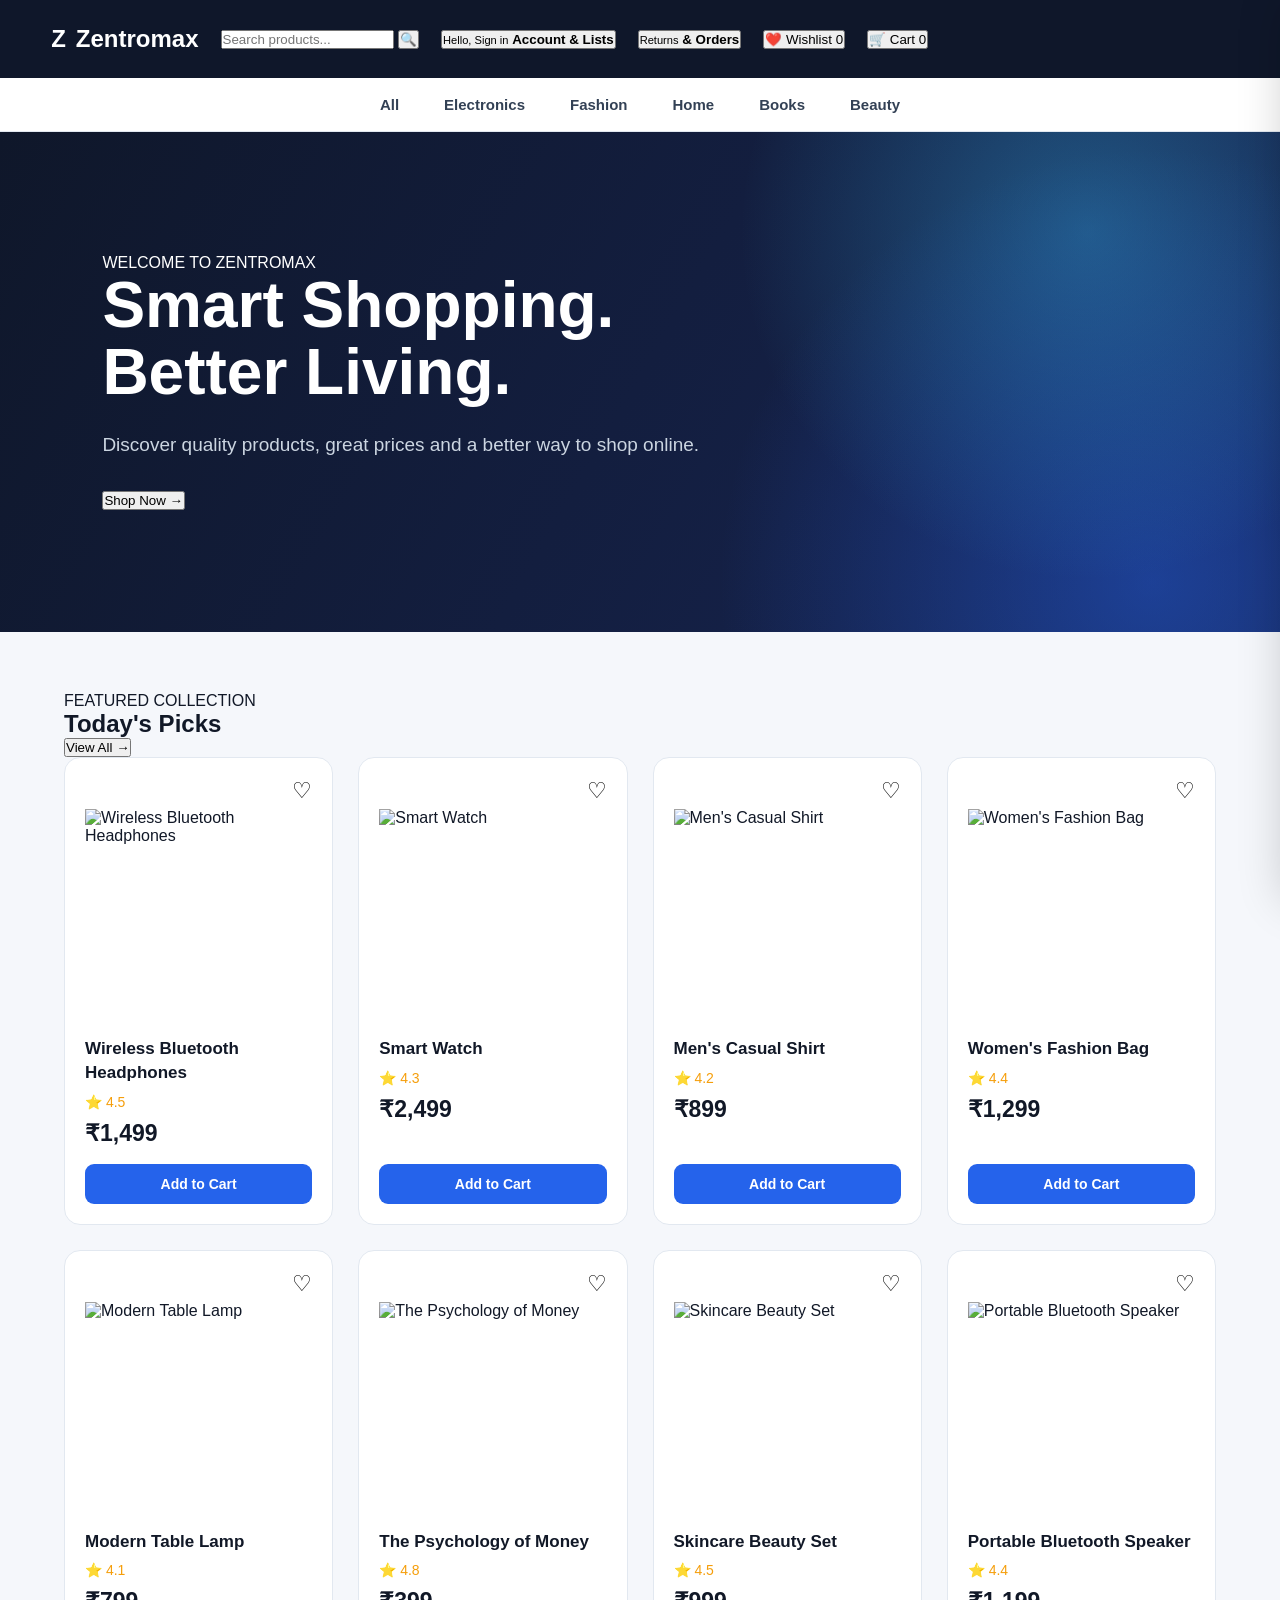
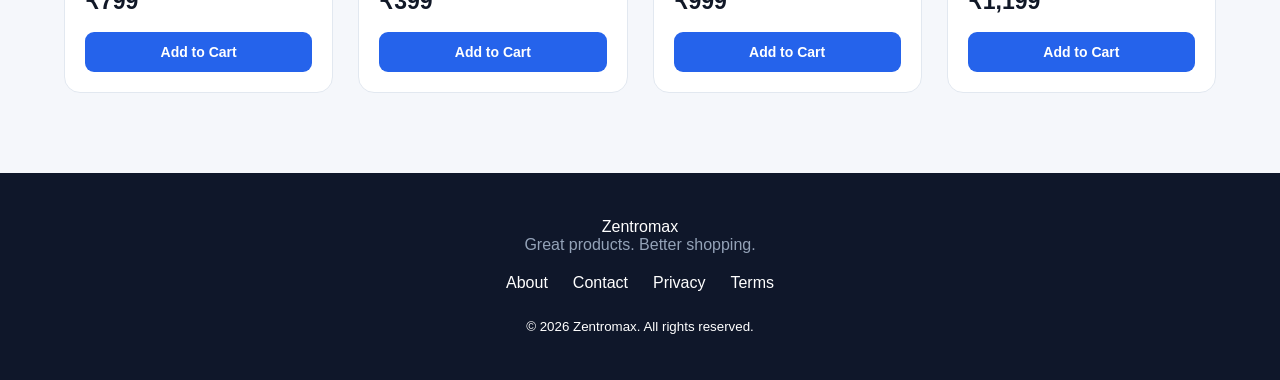
==== commit 2cb99da1: "Update index.html" ====
--- a/index.html
+++ b/index.html
@@ -4,111 +4,86 @@
   <meta charset="UTF-8">
   <meta name="viewport" content="width=device-width, initial-scale=1.0">
 
-  <title>Zentromax - Online Shopping</title>
+  <title>Zentromax | Online Shopping</title>
 
   <link rel="icon"
-    href="data:image/svg+xml,%3Csvg xmlns='http://www.w3.org/2000/svg' viewBox='0 0 100 100'%3E%3Crect width='100' height='100' rx='25' fill='%232563eb'/%3E%3Ctext x='50' y='68' text-anchor='middle' font-size='60' font-family='Arial' font-weight='bold' fill='white'%3EZ%3C/text%3E%3C/svg%3E">
+    href="data:image/svg+xml,%3Csvg xmlns='http://www.w3.org/2000/svg' viewBox='0 0 100 100'%3E%3Crect width='100' height='100' rx='22' fill='%232563eb'/%3E%3Ctext x='50' y='70' text-anchor='middle' font-size='62' font-family='Arial' font-weight='bold' fill='white'%3EZ%3C/text%3E%3C/svg%3E">
 
   <link rel="stylesheet" href="style.css">
 </head>
 
 <body>
 
-<!-- ================= HEADER ================= -->
-
 <header class="header">
 
   <div class="logo" onclick="goHome()">
-    <span class="logo-icon">Z</span>
+    <span class="logo-mark">Z</span>
     <span>Zentromax</span>
   </div>
 
-  <div class="search">
+  <div class="search-box">
     <input
-      type="text"
       id="searchInput"
+      type="search"
       placeholder="Search products..."
-      onkeyup="searchProducts()"
-    >
+      oninput="searchProducts()">
+
     <button onclick="searchProducts()">🔍</button>
   </div>
 
-  <!-- SIGN IN -->
-  <div class="header-button" onclick="openLogin()">
+  <button class="nav-item" onclick="openLogin()">
     <small>Hello, Sign in</small>
     <strong>Account & Lists</strong>
-  </div>
-
-  <!-- ORDERS -->
-  <div class="header-button" onclick="openOrders()">
+  </button>
+
+  <button class="nav-item" onclick="openOrders()">
     <small>Returns</small>
     <strong>& Orders</strong>
-  </div>
-
-  <!-- WISHLIST -->
-  <div class="header-button wishlist-button" onclick="openWishlist()">
+  </button>
+
+  <button class="nav-item compact" onclick="openWishlist()">
     ❤️ Wishlist
     <span id="wishlistCount">0</span>
-  </div>
-
-  <!-- CART -->
-  <div class="header-button cart-button" onclick="openCart()">
+  </button>
+
+  <button class="nav-item compact" onclick="openCart()">
     🛒 Cart
     <span id="cartCount">0</span>
-  </div>
+  </button>
 
 </header>
 
 
-<!-- ================= CATEGORY BAR ================= -->
-
 <nav class="categories">
 
   <button onclick="filterCategory('all')">All</button>
-
-  <button onclick="filterCategory('electronics')">
-    Electronics
-  </button>
-
-  <button onclick="filterCategory('fashion')">
-    Fashion
-  </button>
-
-  <button onclick="filterCategory('home')">
-    Home
-  </button>
-
-  <button onclick="filterCategory('books')">
-    Books
-  </button>
-
-  <button onclick="filterCategory('beauty')">
-    Beauty
-  </button>
+  <button onclick="filterCategory('electronics')">Electronics</button>
+  <button onclick="filterCategory('fashion')">Fashion</button>
+  <button onclick="filterCategory('home')">Home</button>
+  <button onclick="filterCategory('books')">Books</button>
+  <button onclick="filterCategory('beauty')">Beauty</button>
 
 </nav>
 
 
-<!-- ================= HERO ================= -->
-
 <section class="hero">
 
   <div class="hero-content">
 
-    <span class="hero-tag">WELCOME TO ZENTROMAX</span>
+    <span class="eyebrow">WELCOME TO ZENTROMAX</span>
 
     <h1>
-      Discover Your Next<br>
-      Favorite
+      Smart Shopping.<br>
+      Better Living.
     </h1>
 
     <p>
-      Great products. Better shopping.
-      Everything you need in one place.
+      Discover quality products, great prices and
+      a better way to shop online.
     </p>
 
-    <button onclick="scrollToProducts()" class="hero-button">
-      Explore Products →
+    <button class="hero-btn" onclick="scrollToProducts()">
+      Shop Now →
     </button>
 
   </div>
@@ -116,56 +91,39 @@
 </section>
 
 
-<!-- ================= PRODUCTS ================= -->
-
-<main>
-
-  <div class="section-heading">
+<main id="shop">
+
+  <div class="section-head">
 
     <div>
-      <span class="section-tag">SHOP NOW</span>
-
-      <h2 id="productsTitle">
-        Today's Picks
-      </h2>
+      <span class="eyebrow blue">FEATURED COLLECTION</span>
+      <h2 id="productsTitle">Today's Picks</h2>
     </div>
 
-    <button
-      class="view-all"
-      onclick="filterCategory('all')">
+    <button class="view-btn" onclick="filterCategory('all')">
       View All →
     </button>
 
   </div>
 
-  <section
-    class="products"
-    id="products">
-  </section>
+  <section id="products" class="products"></section>
 
 </main>
 
 
-<!-- ================= CART ================= -->
-
-<div
-  class="overlay"
-  id="overlay"
-  onclick="closeAllPanels()">
-</div>
-
-
-<aside
-  class="side-panel"
-  id="cartPanel">
-
-  <div class="panel-header">
+<!-- OVERLAY -->
+
+<div id="overlay" class="overlay" onclick="closeAllPanels()"></div>
+
+
+<!-- CART -->
+
+<aside id="cartPanel" class="side-panel">
+
+  <div class="panel-head">
 
     <div>
-      <span class="panel-small">
-        ZENTROMAX
-      </span>
-
+      <span class="panel-label">ZENTROMAX</span>
       <h2>Your Cart</h2>
     </div>
 
@@ -173,29 +131,17 @@
 
   </div>
 
-  <div
-    class="panel-content"
-    id="cartItems">
-  </div>
+  <div id="cartItems" class="panel-body"></div>
 
   <div class="panel-footer">
 
     <div class="total-row">
-
       <span>Total</span>
-
-      <strong>
-        ₹<span id="cartTotal">0</span>
-      </strong>
-
+      <strong>₹<span id="cartTotal">0</span></strong>
     </div>
 
-    <button
-      class="checkout"
-      onclick="checkout()">
-
+    <button class="primary-btn" onclick="checkout()">
       Proceed to Checkout →
-
     </button>
 
   </div>
@@ -203,28 +149,22 @@
 </aside>
 
 
-<!-- ================= LOGIN PANEL ================= -->
-
-<div
-  class="modal"
-  id="loginModal">
-
-  <div class="modal-box">
-
-    <button
-      class="modal-close"
-      onclick="closeLogin()">
-      ✕
-    </button>
-
-    <div class="modal-logo">
-      <span>Z</span>
-    </div>
-
-    <h2>Welcome to Zentromax</h2>
-
-    <p class="modal-subtitle">
-      Sign in to continue shopping
+<!-- LOGIN -->
+
+<div id="loginModal" class="modal">
+
+  <div class="modal-card">
+
+    <button class="close-btn" onclick="closeLogin()">✕</button>
+
+    <div class="modal-logo">Z</div>
+
+    <span class="panel-label">ZENTROMAX ACCOUNT</span>
+
+    <h2>Welcome back</h2>
+
+    <p class="muted">
+      Sign in to continue shopping.
     </p>
 
     <form onsubmit="login(event)">
@@ -232,34 +172,27 @@
       <label>Email or mobile number</label>
 
       <input
-        type="text"
         id="loginEmail"
-        placeholder="Enter email or mobile"
         required
-      >
+        placeholder="Enter email or mobile">
 
       <label>Password</label>
 
       <input
+        id="loginPassword"
         type="password"
-        id="loginPassword"
-        placeholder="Enter password"
         required
-      >
-
-      <button
-        type="submit"
-        class="primary-button">
-
-        Sign in
-
+        placeholder="Enter password">
+
+      <button class="primary-btn" type="submit">
+        Sign In
       </button>
 
     </form>
 
-    <p class="login-note">
+    <p class="bottom-note">
       New to Zentromax?
-      <span>Create an account</span>
+      <b>Create an account</b>
     </p>
 
   </div>
@@ -267,174 +200,93 @@
 </div>
 
 
-<!-- ================= ORDERS PANEL ================= -->
-
-<div
-  class="modal"
-  id="ordersModal">
-
-  <div class="modal-box large-modal">
-
-    <button
-      class="modal-close"
-      onclick="closeOrders()">
-      ✕
-    </button>
-
-    <span class="panel-small">
-      ZENTROMAX
-    </span>
-
-    <h2>Your Orders</h2>
-
-    <div id="ordersContent">
-
-      <div class="empty-state">
-
-        <div class="empty-icon">
-          📦
-        </div>
-
-        <h3>No orders yet</h3>
-
-        <p>
-          Your orders will appear here after you
-          purchase a product.
-        </p>
-
-        <button
-          class="primary-button"
-          onclick="closeOrders(); scrollToProducts()">
-
-          Start Shopping
-
-        </button>
-
-      </div>
-
-    </div>
-
-  </div>
-
-</div>
-
-
-<!-- ================= WISHLIST PANEL ================= -->
-
-<div
-  class="modal"
-  id="wishlistModal">
-
-  <div class="modal-box large-modal">
-
-    <button
-      class="modal-close"
-      onclick="closeWishlist()">
-      ✕
-    </button>
-
-    <span class="panel-small">
-      ZENTROMAX
-    </span>
+<!-- ORDERS -->
+
+<div id="ordersModal" class="modal">
+
+  <div class="modal-card wide">
+
+    <button class="close-btn" onclick="closeOrders()">✕</button>
+
+    <span class="panel-label">ZENTROMAX</span>
+
+    <h2>Returns & Orders</h2>
+
+    <div id="ordersContent"></div>
+
+  </div>
+
+</div>
+
+
+<!-- WISHLIST -->
+
+<div id="wishlistModal" class="modal">
+
+  <div class="modal-card wide">
+
+    <button class="close-btn" onclick="closeWishlist()">✕</button>
+
+    <span class="panel-label">ZENTROMAX</span>
 
     <h2>My Wishlist ❤️</h2>
 
-    <div id="wishlistItems">
-
-      <div class="empty-state">
-
-        <div class="empty-icon">
-          ❤️
-        </div>
-
-        <h3>Your wishlist is empty</h3>
-
-        <p>
-          Save products you love and find them here.
-        </p>
-
-      </div>
-
-    </div>
-
-  </div>
-
-</div>
-
-
-<!-- ================= CHECKOUT MODAL ================= -->
-
-<div
-  class="modal"
-  id="checkoutModal">
-
-  <div class="modal-box">
-
-    <button
-      class="modal-close"
-      onclick="closeCheckout()">
-      ✕
-    </button>
-
-    <span class="panel-small">
-      SECURE CHECKOUT
-    </span>
-
-    <h2>Checkout</h2>
+    <div id="wishlistItems"></div>
+
+  </div>
+
+</div>
+
+
+<!-- PRODUCT DETAILS -->
+
+<div id="productModal" class="modal">
+
+  <div class="modal-card product-modal">
+
+    <button class="close-btn" onclick="closeProductDetails()">✕</button>
+
+    <div id="productDetailsContent"></div>
+
+  </div>
+
+</div>
+
+
+<!-- CHECKOUT -->
+
+<div id="checkoutModal" class="modal">
+
+  <div class="modal-card">
+
+    <button class="close-btn" onclick="closeCheckout()">✕</button>
+
+    <span class="panel-label">SECURE CHECKOUT</span>
+
+    <h2>Complete Your Order</h2>
 
     <form onsubmit="placeOrder(event)">
 
       <label>Full Name</label>
-
-      <input
-        type="text"
-        placeholder="Your full name"
-        required
-      >
+      <input required placeholder="Your full name">
 
       <label>Mobile Number</label>
-
-      <input
-        type="tel"
-        placeholder="10 digit mobile number"
-        required
-      >
+      <input required type="tel" placeholder="10 digit mobile number">
 
       <label>Delivery Address</label>
-
-      <textarea
-        placeholder="Enter your complete address"
-        required>
-      </textarea>
+      <textarea required placeholder="Complete delivery address"></textarea>
 
       <label>Payment Method</label>
 
       <select required>
-
-        <option value="">
-          Select payment method
-        </option>
-
-        <option>
-          Cash on Delivery
-        </option>
-
-        <option>
-          UPI
-        </option>
-
-        <option>
-          Card
-        </option>
-
+        <option value="">Choose payment method</option>
+        <option>Cash on Delivery</option>
+        <option>UPI</option>
+        <option>Debit / Credit Card</option>
       </select>
 
-      <button
-        type="submit"
-        class="primary-button">
-
+      <button class="primary-btn" type="submit">
         Place Order
-
       </button>
 
     </form>
@@ -444,30 +296,20 @@
 </div>
 
 
-<!-- ================= FOOTER ================= -->
-
 <footer>
 
-  <div class="footer-logo">
-    Zentromax
-  </div>
-
-  <p>
-    Great products. Better shopping.
-  </p>
+  <div class="footer-brand">Zentromax</div>
+
+  <p>Great products. Better shopping.</p>
 
   <div class="footer-links">
-
     <span>About</span>
     <span>Contact</span>
     <span>Privacy</span>
     <span>Terms</span>
-
-  </div>
-
-  <p class="copyright">
-    © 2026 Zentromax. All rights reserved.
-  </p>
+  </div>
+
+  <small>© 2026 Zentromax. All rights reserved.</small>
 
 </footer>
 
--- a/style.css
+++ b/style.css
@@ -1,661 +1,1036 @@
 * {
-    margin: 0;
-    padding: 0;
-    box-sizing: border-box;
+  margin: 0;
+  padding: 0;
+  box-sizing: border-box;
 }
 
 body {
-    font-family: Arial, sans-serif;
-    background: #f5f7fb;
-    color: #111827;
-}
-
-
-/* HEADER */
+  font-family: Arial, Helvetica, sans-serif;
+  background: #f5f7fb;
+  color: #111827;
+}
+
+/* ================= HEADER ================= */
 
 .header {
-    height: 82px;
-    background: #10182f;
-    color: white;
-
-    display: flex;
+  min-height: 78px;
+  background: #0f172a;
+  color: white;
+
+  display: flex;
+  align-items: center;
+  gap: 22px;
+
+  padding: 12px 4%;
+
+  position: sticky;
+  top: 0;
+  z-index: 500;
+}
+
+/* LOGO */
+
+.logo {
+  display: flex;
+  align-items: center;
+  gap: 10px;
+
+  font-size: 24px;
+  font-weight: 800;
+
+  cursor: pointer;
+  white-space: nowrap;
+}
+
+.logo-icon {
+  width: 45px;
+  height: 45px;
+
+  display: flex;
+  align-items: center;
+  justify-content: center;
+
+  background: linear-gradient(135deg, #38bdf8, #2563eb);
+
+  border-radius: 12px;
+
+  color: white;
+  font-size: 27px;
+  font-weight: 900;
+}
+
+/* SEARCH */
+
+.search {
+  flex: 1;
+
+  display: flex;
+
+  height: 46px;
+}
+
+.search input {
+  width: 100%;
+
+  border: none;
+  outline: none;
+
+  padding: 0 18px;
+
+  font-size: 15px;
+
+  border-radius: 9px 0 0 9px;
+}
+
+.search button {
+  width: 58px;
+
+  border: none;
+
+  background: #2563eb;
+  color: white;
+
+  font-size: 19px;
+
+  cursor: pointer;
+
+  border-radius: 0 9px 9px 0;
+}
+
+.search button:hover {
+  background: #1d4ed8;
+}
+
+/* HEADER BUTTONS */
+
+.header-button {
+  display: flex;
+  flex-direction: column;
+
+  cursor: pointer;
+
+  white-space: nowrap;
+
+  padding: 8px;
+  border-radius: 7px;
+
+  transition: 0.2s;
+}
+
+.header-button:hover {
+  background: #1e293b;
+}
+
+.header-button small {
+  color: #94a3b8;
+  font-size: 12px;
+}
+
+.header-button strong {
+  color: white;
+  font-size: 14px;
+}
+
+.wishlist-button,
+.cart-button {
+  display: block;
+
+  font-weight: bold;
+
+  font-size: 14px;
+}
+
+.wishlist-button span,
+.cart-button span {
+  display: inline-block;
+
+  min-width: 20px;
+
+  padding: 3px 6px;
+
+  margin-left: 3px;
+
+  text-align: center;
+
+  background: #38bdf8;
+
+  color: #0f172a;
+
+  border-radius: 20px;
+
+  font-size: 11px;
+}
+
+/* ================= CATEGORIES ================= */
+
+.categories {
+  background: white;
+
+  min-height: 54px;
+
+  display: flex;
+  align-items: center;
+  justify-content: center;
+
+  gap: 35px;
+
+  padding: 10px 20px;
+
+  border-bottom: 1px solid #e2e8f0;
+}
+
+.categories button {
+  border: none;
+  background: transparent;
+
+  color: #334155;
+
+  font-size: 15px;
+  font-weight: 600;
+
+  padding: 8px 5px;
+
+  cursor: pointer;
+
+  position: relative;
+}
+
+.categories button::after {
+  content: "";
+
+  position: absolute;
+
+  left: 0;
+  bottom: 0;
+
+  width: 0;
+  height: 2px;
+
+  background: #2563eb;
+
+  transition: 0.2s;
+}
+
+.categories button:hover {
+  color: #2563eb;
+}
+
+.categories button:hover::after {
+  width: 100%;
+}
+
+/* ================= HERO ================= */
+
+.hero {
+  min-height: 500px;
+
+  display: flex;
+  align-items: center;
+
+  padding: 70px 8%;
+
+  color: white;
+
+  background:
+    radial-gradient(
+      circle at 85% 20%,
+      rgba(56, 189, 248, 0.35),
+      transparent 30%
+    ),
+    radial-gradient(
+      circle at 90% 90%,
+      rgba(37, 99, 235, 0.45),
+      transparent 35%
+    ),
+    linear-gradient(
+      120deg,
+      #0f172a,
+      #172554
+    );
+}
+
+.hero-content {
+  max-width: 720px;
+}
+
+.hero-tag {
+  display: inline-block;
+
+  color: #38bdf8;
+
+  font-size: 13px;
+  font-weight: 800;
+
+  letter-spacing: 3px;
+
+  margin-bottom: 20px;
+}
+
+.hero h1 {
+  font-size: 64px;
+
+  line-height: 1.05;
+
+  margin-bottom: 24px;
+}
+
+.hero p {
+  color: #cbd5e1;
+
+  font-size: 19px;
+
+  line-height: 1.6;
+
+  margin-bottom: 30px;
+}
+
+.hero-button {
+  border: none;
+
+  background: #38bdf8;
+
+  color: #082f49;
+
+  padding: 15px 27px;
+
+  border-radius: 9px;
+
+  font-size: 16px;
+  font-weight: 800;
+
+  cursor: pointer;
+
+  transition: 0.2s;
+}
+
+.hero-button:hover {
+  background: #7dd3fc;
+
+  transform: translateY(-2px);
+}
+
+/* ================= MAIN ================= */
+
+main {
+  padding: 60px 5%;
+}
+
+.section-heading {
+  display: flex;
+
+  justify-content: space-between;
+  align-items: end;
+
+  margin-bottom: 30px;
+}
+
+.section-tag {
+  color: #2563eb;
+
+  font-size: 12px;
+  font-weight: 800;
+
+  letter-spacing: 2px;
+}
+
+.section-heading h2 {
+  font-size: 32px;
+
+  margin-top: 6px;
+}
+
+.view-all {
+  background: white;
+
+  border: 1px solid #cbd5e1;
+
+  padding: 10px 17px;
+
+  border-radius: 8px;
+
+  color: #2563eb;
+
+  font-weight: bold;
+
+  cursor: pointer;
+}
+
+.view-all:hover {
+  background: #eff6ff;
+}
+
+/* ================= PRODUCTS ================= */
+
+.products {
+  display: grid;
+
+  grid-template-columns:
+    repeat(auto-fit, minmax(230px, 1fr));
+
+  gap: 25px;
+}
+
+.product {
+  background: white;
+
+  border: 1px solid #e2e8f0;
+
+  border-radius: 16px;
+
+  padding: 20px;
+
+  display: flex;
+  flex-direction: column;
+
+  min-height: 420px;
+
+  transition: 0.25s;
+}
+
+.product:hover {
+  transform: translateY(-6px);
+
+  box-shadow:
+    0 15px 35px rgba(15, 23, 42, 0.12);
+}
+
+.product img {
+  width: 100%;
+
+  height: 210px;
+
+  object-fit: contain;
+
+  margin-bottom: 18px;
+}
+
+.product h3 {
+  font-size: 17px;
+
+  line-height: 1.4;
+
+  margin-bottom: 9px;
+}
+
+.rating {
+  color: #f59e0b;
+
+  margin-bottom: 10px;
+
+  font-size: 14px;
+}
+
+.price {
+  color: #111827;
+
+  font-size: 23px;
+
+  font-weight: 800;
+
+  margin-bottom: 17px;
+}
+
+.add-cart {
+  margin-top: auto;
+
+  width: 100%;
+
+  border: none;
+
+  background: #2563eb;
+
+  color: white;
+
+  padding: 12px;
+
+  border-radius: 9px;
+
+  font-size: 14px;
+  font-weight: 700;
+
+  cursor: pointer;
+
+  transition: 0.2s;
+}
+
+.add-cart:hover {
+  background: #1d4ed8;
+}
+
+/* ================= OVERLAY ================= */
+
+.overlay {
+  display: none;
+
+  position: fixed;
+
+  inset: 0;
+
+  background: rgba(2, 6, 23, 0.65);
+
+  z-index: 900;
+}
+
+.overlay.show {
+  display: block;
+}
+
+/* ================= SIDE CART ================= */
+
+.side-panel {
+  position: fixed;
+
+  top: 0;
+  right: -480px;
+
+  width: 460px;
+  max-width: 94%;
+
+  height: 100vh;
+
+  background: white;
+
+  z-index: 1000;
+
+  display: flex;
+  flex-direction: column;
+
+  transition: 0.35s;
+
+  box-shadow:
+    -15px 0 45px rgba(0, 0, 0, 0.2);
+}
+
+.side-panel.open {
+  right: 0;
+}
+
+.panel-header {
+  background: #0f172a;
+
+  color: white;
+
+  padding: 22px;
+
+  display: flex;
+
+  align-items: center;
+
+  justify-content: space-between;
+}
+
+.panel-header h2 {
+  margin-top: 5px;
+}
+
+.panel-small {
+  color: #38bdf8;
+
+  font-size: 11px;
+  font-weight: 800;
+
+  letter-spacing: 2px;
+}
+
+.panel-header button,
+.modal-close {
+  border: none;
+
+  background: transparent;
+
+  color: inherit;
+
+  font-size: 22px;
+
+  cursor: pointer;
+}
+
+.panel-content {
+  flex: 1;
+
+  overflow-y: auto;
+
+  padding: 20px;
+}
+
+.cart-item {
+  display: flex;
+
+  gap: 13px;
+
+  padding: 15px 0;
+
+  border-bottom: 1px solid #e2e8f0;
+}
+
+.cart-item img {
+  width: 78px;
+  height: 78px;
+
+  object-fit: contain;
+}
+
+.cart-item strong {
+  display: block;
+
+  line-height: 1.4;
+
+  margin-bottom: 6px;
+}
+
+.cart-item p {
+  color: #475569;
+
+  font-size: 14px;
+
+  margin-bottom: 7px;
+}
+
+.cart-item button {
+  border: 1px solid #cbd5e1;
+
+  background: #f8fafc;
+
+  padding: 5px 10px;
+
+  border-radius: 5px;
+
+  cursor: pointer;
+
+  margin-right: 4px;
+}
+
+.cart-item button:hover {
+  background: #e2e8f0;
+}
+
+.panel-footer {
+  padding: 20px;
+
+  border-top: 1px solid #e2e8f0;
+}
+
+.total-row {
+  display: flex;
+
+  justify-content: space-between;
+
+  font-size: 20px;
+}
+
+.checkout {
+  width: 100%;
+
+  border: none;
+
+  background: #2563eb;
+
+  color: white;
+
+  padding: 14px;
+
+  border-radius: 9px;
+
+  margin-top: 15px;
+
+  font-weight: bold;
+
+  font-size: 15px;
+
+  cursor: pointer;
+}
+
+.checkout:hover {
+  background: #1d4ed8;
+}
+
+/* ================= MODAL ================= */
+
+.modal {
+  display: none;
+
+  position: fixed;
+
+  inset: 0;
+
+  z-index: 2000;
+
+  background: rgba(2, 6, 23, 0.68);
+
+  align-items: center;
+
+  justify-content: center;
+
+  padding: 20px;
+}
+
+.modal.show {
+  display: flex;
+}
+
+.modal-box {
+  width: 430px;
+
+  max-width: 100%;
+
+  max-height: 90vh;
+
+  overflow-y: auto;
+
+  background: white;
+
+  border-radius: 18px;
+
+  padding: 32px;
+
+  position: relative;
+
+  box-shadow:
+    0 25px 70px rgba(0, 0, 0, 0.3);
+}
+
+.large-modal {
+  width: 650px;
+}
+
+.modal-close {
+  position: absolute;
+
+  top: 17px;
+  right: 18px;
+
+  color: #64748b;
+}
+
+.modal-logo {
+  width: 55px;
+  height: 55px;
+
+  display: flex;
+  align-items: center;
+  justify-content: center;
+
+  background: linear-gradient(
+    135deg,
+    #38bdf8,
+    #2563eb
+  );
+
+  color: white;
+
+  border-radius: 14px;
+
+  font-size: 30px;
+  font-weight: 900;
+
+  margin-bottom: 20px;
+}
+
+.modal-box h2 {
+  font-size: 27px;
+
+  margin-bottom: 7px;
+}
+
+.modal-subtitle {
+  color: #64748b;
+
+  margin-bottom: 25px;
+}
+
+.modal-box label {
+  display: block;
+
+  font-size: 14px;
+  font-weight: 700;
+
+  margin: 15px 0 7px;
+}
+
+.modal-box input,
+.modal-box textarea,
+.modal-box select {
+  width: 100%;
+
+  border: 1px solid #cbd5e1;
+
+  outline: none;
+
+  padding: 12px;
+
+  border-radius: 8px;
+
+  font-size: 14px;
+}
+
+.modal-box textarea {
+  min-height: 100px;
+
+  resize: vertical;
+}
+
+.modal-box input:focus,
+.modal-box textarea:focus,
+.modal-box select:focus {
+  border-color: #2563eb;
+
+  box-shadow:
+    0 0 0 3px rgba(37, 99, 235, 0.1);
+}
+
+.primary-button {
+  width: 100%;
+
+  border: none;
+
+  background: #2563eb;
+
+  color: white;
+
+  padding: 13px;
+
+  border-radius: 9px;
+
+  margin-top: 20px;
+
+  font-size: 15px;
+  font-weight: 700;
+
+  cursor: pointer;
+}
+
+.primary-button:hover {
+  background: #1d4ed8;
+}
+
+.login-note {
+  text-align: center;
+
+  margin-top: 20px;
+
+  color: #64748b;
+
+  font-size: 14px;
+}
+
+.login-note span {
+  color: #2563eb;
+
+  font-weight: bold;
+}
+
+/* ================= EMPTY STATE ================= */
+
+.empty-state {
+  text-align: center;
+
+  padding: 45px 20px;
+}
+
+.empty-icon {
+  font-size: 55px;
+
+  margin-bottom: 15px;
+}
+
+.empty-state h3 {
+  font-size: 21px;
+
+  margin-bottom: 10px;
+}
+
+.empty-state p {
+  color: #64748b;
+
+  line-height: 1.6;
+}
+
+/* ================= FOOTER ================= */
+
+footer {
+  background: #0f172a;
+
+  color: white;
+
+  text-align: center;
+
+  padding: 45px 20px;
+
+  margin-top: 20px;
+}
+
+.footer-logo {
+  color: #38bdf8;
+
+  font-size: 28px;
+
+  font-weight: 800;
+
+  margin-bottom: 10px;
+}
+
+footer p {
+  color: #94a3b8;
+
+  margin-bottom: 20px;
+}
+
+.footer-links {
+  display: flex;
+
+  justify-content: center;
+
+  gap: 25px;
+
+  margin-bottom: 25px;
+}
+
+.footer-links span {
+  cursor: pointer;
+}
+
+.footer-links span:hover {
+  color: #38bdf8;
+}
+
+.copyright {
+  font-size: 13px;
+}
+
+/* ================= MOBILE ================= */
+
+@media (max-width: 900px) {
+
+  .header {
+    flex-wrap: wrap;
+  }
+
+  .search {
+    order: 10;
+
+    flex-basis: 100%;
+  }
+
+  .header {
+    padding-bottom: 15px;
+  }
+
+  .hero h1 {
+    font-size: 48px;
+  }
+
+}
+
+@media (max-width: 650px) {
+
+  .header {
+    gap: 10px;
+
+    padding: 10px 15px;
+  }
+
+  .logo {
+    font-size: 20px;
+  }
+
+  .logo-icon {
+    width: 38px;
+    height: 38px;
+
+    font-size: 22px;
+  }
+
+  .header-button {
+    font-size: 12px;
+  }
+
+  .header-button small,
+  .header-button strong {
+    font-size: 11px;
+  }
+
+  .wishlist-button {
+    display: none;
+  }
+
+  .categories {
+    justify-content: flex-start;
+
+    overflow-x: auto;
+
+    gap: 20px;
+  }
+
+  .hero {
+    min-height: 420px;
+
+    padding: 50px 25px;
+  }
+
+  .hero h1 {
+    font-size: 40px;
+  }
+
+  .hero p {
+    font-size: 16px;
+  }
+
+  main {
+    padding: 40px 18px;
+  }
+
+  .section-heading {
     align-items: center;
-    gap: 25px;
-
-    padding: 12px 5%;
-
-    position: sticky;
-    top: 0;
-    z-index: 500;
-}
-
-.logo {
-    display: flex;
-    align-items: center;
-    gap: 10px;
-
+  }
+
+  .section-heading h2 {
     font-size: 25px;
-    font-weight: bold;
-
-    cursor: pointer;
-    white-space: nowrap;
-}
-
-.logo-icon {
-    width: 48px;
-    height: 48px;
-
-    display: flex;
-    align-items: center;
-    justify-content: center;
-
-    border-radius: 12px;
-
-    background: linear-gradient(
-        135deg,
-        #38bdf8,
-        #2563eb
-    );
-
-    color: white;
-    font-size: 30px;
-    font-weight: bold;
-}
-
-.logo span {
-    color: #38bdf8;
-}
-
-
-/* SEARCH */
-
-.search-box {
-    flex: 1;
-    display: flex;
-    height: 48px;
-}
-
-.search-box input {
+  }
+
+  .view-all {
+    font-size: 12px;
+  }
+
+  .products {
+    grid-template-columns:
+      repeat(2, minmax(0, 1fr));
+
+    gap: 12px;
+  }
+
+  .product {
+    padding: 12px;
+
+    min-height: 350px;
+  }
+
+  .product img {
+    height: 150px;
+  }
+
+  .product h3 {
+    font-size: 14px;
+  }
+
+  .price {
+    font-size: 19px;
+  }
+
+  .add-cart {
+    padding: 10px 5px;
+
+    font-size: 12px;
+  }
+
+  .side-panel {
     width: 100%;
-
-    border: none;
-    outline: none;
-
-    padding: 0 20px;
-
-    font-size: 16px;
-
-    border-radius: 10px 0 0 10px;
-}
-
-.search-box button {
-    width: 65px;
-
-    border: none;
-
-    background: #2563eb;
-    color: white;
-
-    font-size: 20px;
-
-    cursor: pointer;
-
-    border-radius: 0 10px 10px 0;
-}
-
-
-/* ACCOUNT */
-
-.account,
-.orders,
-.wishlist,
-.cart-button {
-    cursor: pointer;
-    white-space: nowrap;
-}
-
-.account,
-.orders {
-    display: flex;
-    flex-direction: column;
-}
-
-.account small,
-.orders small {
-    color: #aeb8cc;
-}
-
-.account strong,
-.orders strong {
-    color: white;
-}
-
-.wishlist span,
-.cart-button span {
-    background: #38bdf8;
-    color: #061329;
-
-    padding: 4px 8px;
-
-    border-radius: 20px;
-
-    font-weight: bold;
-}
-
-
-/* CATEGORIES */
-
-.categories {
-    background: white;
-
-    display: flex;
-    justify-content: center;
-    gap: 35px;
-
-    padding: 18px;
-
-    border-bottom: 1px solid #e5e7eb;
-}
-
-.categories button {
-    background: none;
-    border: none;
-
-    font-size: 16px;
-    font-weight: bold;
-
-    color: #334155;
-
-    cursor: pointer;
-}
-
-.categories button:hover {
-    color: #2563eb;
-}
-
-
-/* HERO */
-
-.hero {
-    min-height: 500px;
-
-    background:
-        radial-gradient(
-            circle at 90% 80%,
-            #2563eb,
-            transparent 35%
-        ),
-        linear-gradient(
-            120deg,
-            #0f172a,
-            #1e3a8a
-        );
-
-    color: white;
-
-    display: flex;
-    align-items: center;
-
-    padding: 70px 7%;
-}
-
-.hero-content {
-    max-width: 700px;
-}
-
-.hero-small {
-    color: #38bdf8;
-    font-weight: bold;
-
-    letter-spacing: 3px;
-
-    margin-bottom: 20px;
-}
-
-.hero h1 {
-    font-size: 65px;
-    line-height: 1.05;
-
-    margin-bottom: 25px;
-}
-
-.hero p {
-    font-size: 20px;
-    color: #dbeafe;
-
-    margin-bottom: 30px;
-}
-
-.hero button {
-    background: #38bdf8;
-
-    border: none;
-
-    padding: 16px 30px;
-
-    border-radius: 10px;
-
-    font-size: 17px;
-    font-weight: bold;
-
-    cursor: pointer;
-}
-
-.hero button:hover {
-    background: #0ea5e9;
-}
-
-
-/* PRODUCTS */
-
-main {
-    padding: 60px 5%;
-}
-
-main h2 {
-    font-size: 32px;
-    margin-bottom: 30px;
-}
-
-.products {
-    display: grid;
-
-    grid-template-columns:
-        repeat(auto-fit, minmax(240px, 1fr));
-
-    gap: 28px;
-}
-
-.product {
-    background: white;
-
-    padding: 22px;
-
-    border-radius: 18px;
-
-    border: 1px solid #e2e8f0;
-
-    transition: 0.25s;
-
-    display: flex;
-    flex-direction: column;
-}
-
-.product:hover {
-    transform: translateY(-7px);
-
-    box-shadow:
-        0 15px 35px rgba(15, 23, 42, 0.12);
-}
-
-.product img {
-    width: 100%;
-    height: 220px;
-
-    object-fit: contain;
-
-    margin-bottom: 20px;
-}
-
-.product h3 {
-    font-size: 18px;
-    margin-bottom: 10px;
-}
-
-.rating {
-    color: #f59e0b;
-    margin-bottom: 12px;
-}
-
-.price {
-    font-size: 24px;
-    font-weight: bold;
-
-    margin-bottom: 18px;
-}
-
-.add-cart {
-    margin-top: auto;
-
-    background: #2563eb;
-    color: white;
-
-    border: none;
-
-    padding: 13px;
-
-    border-radius: 10px;
-
-    cursor: pointer;
-
-    font-weight: bold;
-}
-
-.add-cart:hover {
-    background: #1d4ed8;
-}
-
-
-/* CART */
-
-.overlay {
-    display: none;
-
-    position: fixed;
-
-    inset: 0;
-
-    background: rgba(0,0,0,0.55);
-
-    z-index: 900;
-}
-
-.overlay.show {
-    display: block;
-}
-
-.cart-panel {
-    position: fixed;
-
-    top: 0;
-    right: -500px;
-
-    width: 450px;
-    max-width: 95%;
-
-    height: 100vh;
-
-    background: white;
-
-    z-index: 1000;
-
-    transition: 0.35s;
-
-    display: flex;
-    flex-direction: column;
-
-    box-shadow: -10px 0 30px rgba(0,0,0,.2);
-}
-
-.cart-panel.open {
-    right: 0;
-}
-
-.cart-header {
-    background: #10182f;
-    color: white;
-
-    padding: 22px;
-
-    display: flex;
-    justify-content: space-between;
-}
-
-.cart-header button {
-    background: none;
-    color: white;
-
-    border: none;
-
-    font-size: 22px;
-
-    cursor: pointer;
-}
-
-.cart-items {
-    flex: 1;
-
-    overflow-y: auto;
-
-    padding: 20px;
-}
-
-.cart-item {
-    display: flex;
-    gap: 15px;
-
-    padding: 15px 0;
-
-    border-bottom: 1px solid #ddd;
-}
-
-.cart-item img {
-    width: 80px;
-    height: 80px;
-
-    object-fit: contain;
-}
-
-.cart-item button {
-    border: none;
-
-    background: #e5e7eb;
-
-    padding: 5px 10px;
-
-    cursor: pointer;
-
-    border-radius: 5px;
-}
-
-.cart-footer {
-    padding: 22px;
-
-    border-top: 1px solid #ddd;
-}
-
-.checkout {
-    width: 100%;
-
-    background: #2563eb;
-    color: white;
-
-    border: none;
-
-    padding: 15px;
-
-    margin-top: 15px;
-
-    border-radius: 10px;
-
-    font-size: 16px;
-    font-weight: bold;
-
-    cursor: pointer;
-}
-
-
-/* LOGIN MODAL */
-
-.modal {
-    display: none;
-
-    position: fixed;
-
-    inset: 0;
-
-    background: rgba(0,0,0,.65);
-
-    z-index: 2000;
-
-    align-items: center;
-    justify-content: center;
-}
-
-.modal.show {
-    display: flex;
-}
-
-.login-box {
-    width: 420px;
-    max-width: 92%;
-
-    background: white;
-
-    padding: 35px;
-
-    border-radius: 18px;
-
-    position: relative;
-
-    box-shadow: 0 20px 60px rgba(0,0,0,.3);
-}
-
-.close-login {
-    position: absolute;
-
-    right: 18px;
-    top: 15px;
-
-    border: none;
-    background: none;
-
-    font-size: 22px;
-
-    cursor: pointer;
-}
-
-.login-logo {
-    display: flex;
-    align-items: center;
-
-    gap: 10px;
-
-    font-size: 24px;
-    font-weight: bold;
-
-    margin-bottom: 25px;
-}
-
-.login-box h2 {
-    margin-bottom: 20px;
-}
-
-.login-box label {
-    display: block;
-
-    font-weight: bold;
-
-    margin: 12px 0 7px;
-}
-
-.login-box input {
-    width: 100%;
-
-    padding: 13px;
-
-    border: 1px solid #cbd5e1;
-
-    border-radius: 8px;
-
-    outline: none;
-
-    font-size: 15px;
-}
-
-.login-box input:focus {
-    border-color: #2563eb;
-}
-
-.login-button {
-    width: 100%;
-
-    margin-top: 20px;
-
-    padding: 13px;
-
-    border: none;
-
-    border-radius: 8px;
-
-    background: #2563eb;
-    color: white;
-
-    font-weight: bold;
-
-    cursor: pointer;
-}
-
-.login-help {
-    margin-top: 15px;
-
-    color: #64748b;
-
-    font-size: 13px;
-
-    line-height: 1.5;
-}
-
-.create-account {
-    width: 100%;
-
-    padding: 12px;
-
-    border: 1px solid #cbd5e1;
-
-    background: white;
-
-    border-radius: 8px;
-
-    cursor: pointer;
-}
-
-
-/* FOOTER */
-
-footer {
-    background: #10182f;
-
-    color: white;
-
-    text-align: center;
-
-    padding: 45px 20px;
-
-    margin-top: 30px;
-}
-
-footer h2 {
-    color: #38bdf8;
-
-    margin-bottom: 10px;
-}
-
-
-/* MOBILE */
-
-@media(max-width: 800px) {
-
-    .header {
-        height: auto;
-
-        flex-wrap: wrap;
-
-        padding: 12px 20px;
-    }
-
-    .search-box {
-        order: 5;
-
-        flex-basis: 100%;
-    }
-
-    .account,
-    .orders {
-        display: none;
-    }
-
-    .hero h1 {
-        font-size: 42px;
-    }
-
-    .categories {
-        overflow-x: auto;
-
-        justify-content: flex-start;
-    }
-
-    .cart-panel {
-        width: 100%;
-    }
-}
+  }
+
+  .modal-box {
+    padding: 25px 20px;
+  }
+
+  .footer-links {
+    flex-wrap: wrap;
+  }
+}
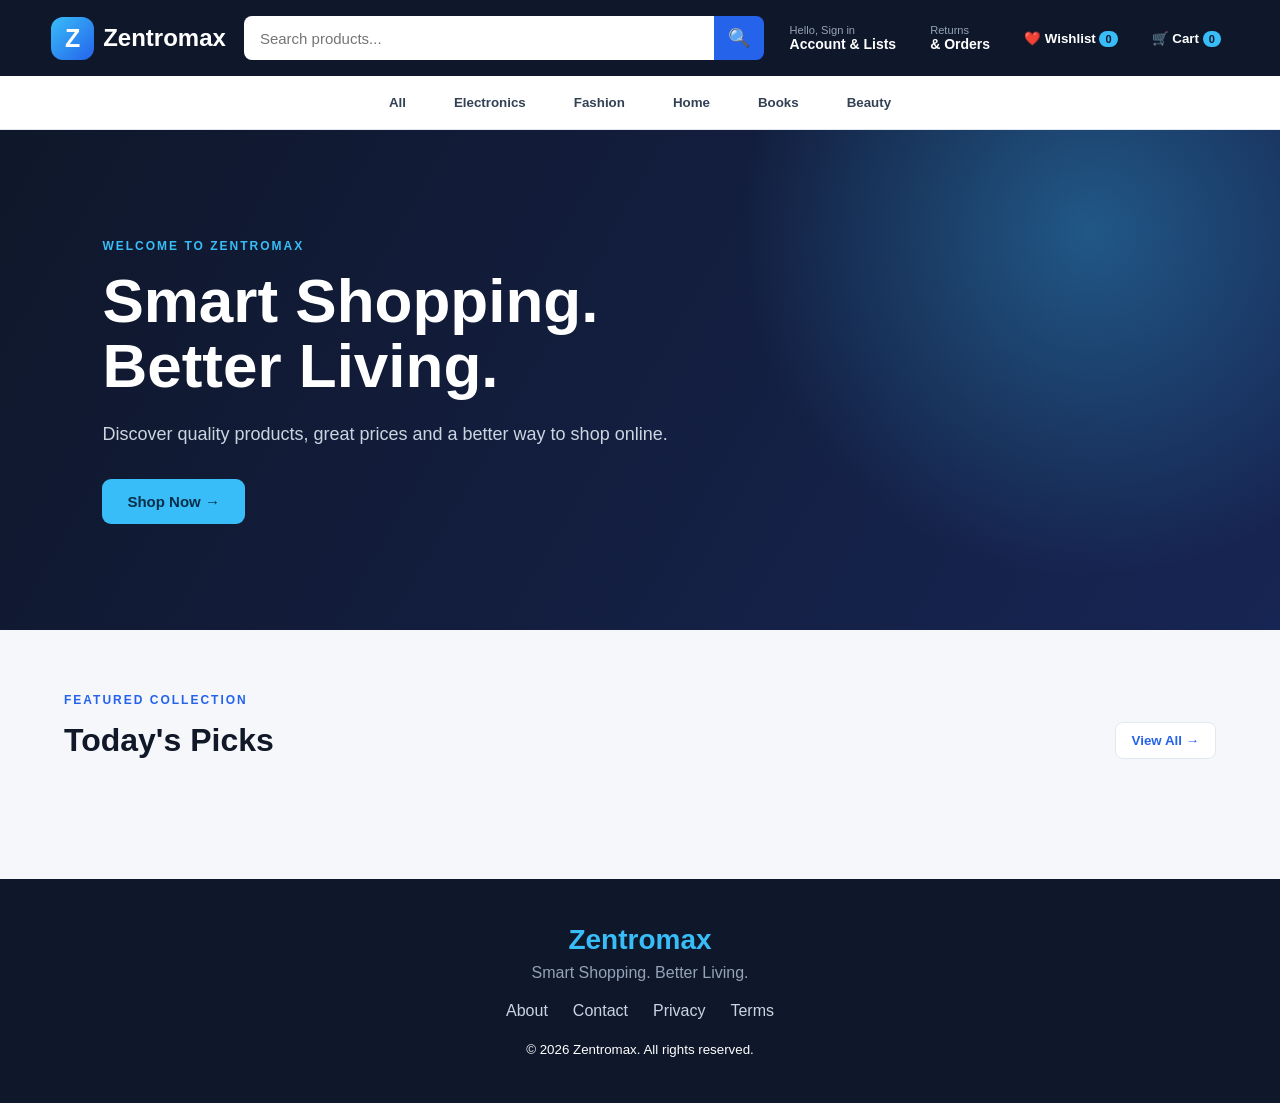
==== commit fb3e355b: "Add files via upload" ====
--- a/index.html
+++ b/index.html
@@ -4,9 +4,9 @@
   <meta charset="UTF-8">
   <meta name="viewport" content="width=device-width, initial-scale=1.0">
 
-  <title>Zentromax | Online Shopping</title>
-
-  <link rel="icon"
+  <title id="siteTitle">Zentromax | Online Shopping</title>
+
+  <link id="siteFavicon" rel="icon"
     href="data:image/svg+xml,%3Csvg xmlns='http://www.w3.org/2000/svg' viewBox='0 0 100 100'%3E%3Crect width='100' height='100' rx='22' fill='%232563eb'/%3E%3Ctext x='50' y='70' text-anchor='middle' font-size='62' font-family='Arial' font-weight='bold' fill='white'%3EZ%3C/text%3E%3C/svg%3E">
 
   <link rel="stylesheet" href="style.css">
@@ -17,8 +17,8 @@
 <header class="header">
 
   <div class="logo" onclick="goHome()">
-    <span class="logo-mark">Z</span>
-    <span>Zentromax</span>
+    <span id="siteLogoMark" class="logo-mark">Z</span>
+    <span id="siteName">Zentromax</span>
   </div>
 
   <div class="search-box">
@@ -70,19 +70,19 @@
 
   <div class="hero-content">
 
-    <span class="eyebrow">WELCOME TO ZENTROMAX</span>
-
-    <h1>
+    <span id="heroEyebrow" class="eyebrow">WELCOME TO ZENTROMAX</span>
+
+    <h1 id="heroTitle">
       Smart Shopping.<br>
       Better Living.
     </h1>
 
-    <p>
+    <p id="heroText">
       Discover quality products, great prices and
       a better way to shop online.
     </p>
 
-    <button class="hero-btn" onclick="scrollToProducts()">
+    <button id="heroButton" class="hero-btn" onclick="scrollToProducts()">
       Shop Now →
     </button>
 
@@ -96,7 +96,7 @@
   <div class="section-head">
 
     <div>
-      <span class="eyebrow blue">FEATURED COLLECTION</span>
+      <span id="productsEyebrow" class="eyebrow blue">FEATURED COLLECTION</span>
       <h2 id="productsTitle">Today's Picks</h2>
     </div>
 
@@ -298,9 +298,9 @@
 
 <footer>
 
-  <div class="footer-brand">Zentromax</div>
-
-  <p>Great products. Better shopping.</p>
+  <div id="footerBrand" class="footer-brand">Zentromax</div>
+
+  <p id="storeDescriptionText">Great products. Better shopping.</p>
 
   <div class="footer-links">
     <span>About</span>
@@ -317,4 +317,4 @@
 <script src="script.js"></script>
 
 </body>
-</html>
+</html>
--- a/style.css
+++ b/style.css
@@ -1,1036 +1,1049 @@
-* {
-  margin: 0;
-  padding: 0;
-  box-sizing: border-box;
-}
-
-body {
-  font-family: Arial, Helvetica, sans-serif;
-  background: #f5f7fb;
-  color: #111827;
-}
-
-/* ================= HEADER ================= */
-
-.header {
-  min-height: 78px;
-  background: #0f172a;
-  color: white;
-
-  display: flex;
-  align-items: center;
-  gap: 22px;
-
-  padding: 12px 4%;
-
-  position: sticky;
-  top: 0;
-  z-index: 500;
-}
-
-/* LOGO */
-
-.logo {
-  display: flex;
-  align-items: center;
-  gap: 10px;
-
-  font-size: 24px;
-  font-weight: 800;
-
-  cursor: pointer;
-  white-space: nowrap;
-}
-
-.logo-icon {
-  width: 45px;
-  height: 45px;
-
-  display: flex;
-  align-items: center;
-  justify-content: center;
-
-  background: linear-gradient(135deg, #38bdf8, #2563eb);
-
-  border-radius: 12px;
-
-  color: white;
-  font-size: 27px;
-  font-weight: 900;
-}
-
-/* SEARCH */
-
-.search {
-  flex: 1;
-
-  display: flex;
-
-  height: 46px;
-}
-
-.search input {
-  width: 100%;
-
-  border: none;
-  outline: none;
-
-  padding: 0 18px;
-
-  font-size: 15px;
-
-  border-radius: 9px 0 0 9px;
-}
-
-.search button {
-  width: 58px;
-
-  border: none;
-
-  background: #2563eb;
-  color: white;
-
-  font-size: 19px;
-
-  cursor: pointer;
-
-  border-radius: 0 9px 9px 0;
-}
-
-.search button:hover {
-  background: #1d4ed8;
-}
-
-/* HEADER BUTTONS */
-
-.header-button {
-  display: flex;
-  flex-direction: column;
-
-  cursor: pointer;
-
-  white-space: nowrap;
-
-  padding: 8px;
-  border-radius: 7px;
-
-  transition: 0.2s;
-}
-
-.header-button:hover {
-  background: #1e293b;
-}
-
-.header-button small {
-  color: #94a3b8;
-  font-size: 12px;
-}
-
-.header-button strong {
-  color: white;
-  font-size: 14px;
-}
-
-.wishlist-button,
-.cart-button {
-  display: block;
-
-  font-weight: bold;
-
-  font-size: 14px;
-}
-
-.wishlist-button span,
-.cart-button span {
-  display: inline-block;
-
-  min-width: 20px;
-
-  padding: 3px 6px;
-
-  margin-left: 3px;
-
-  text-align: center;
-
-  background: #38bdf8;
-
-  color: #0f172a;
-
-  border-radius: 20px;
-
-  font-size: 11px;
-}
-
-/* ================= CATEGORIES ================= */
-
-.categories {
-  background: white;
-
-  min-height: 54px;
-
-  display: flex;
-  align-items: center;
-  justify-content: center;
-
-  gap: 35px;
-
-  padding: 10px 20px;
-
-  border-bottom: 1px solid #e2e8f0;
-}
-
-.categories button {
-  border: none;
-  background: transparent;
-
-  color: #334155;
-
-  font-size: 15px;
-  font-weight: 600;
-
-  padding: 8px 5px;
-
-  cursor: pointer;
-
-  position: relative;
-}
-
-.categories button::after {
-  content: "";
-
-  position: absolute;
-
-  left: 0;
-  bottom: 0;
-
-  width: 0;
-  height: 2px;
-
-  background: #2563eb;
-
-  transition: 0.2s;
-}
-
-.categories button:hover {
-  color: #2563eb;
-}
-
-.categories button:hover::after {
-  width: 100%;
-}
-
-/* ================= HERO ================= */
-
-.hero {
-  min-height: 500px;
-
-  display: flex;
-  align-items: center;
-
-  padding: 70px 8%;
-
-  color: white;
-
-  background:
-    radial-gradient(
-      circle at 85% 20%,
-      rgba(56, 189, 248, 0.35),
-      transparent 30%
-    ),
-    radial-gradient(
-      circle at 90% 90%,
-      rgba(37, 99, 235, 0.45),
-      transparent 35%
-    ),
-    linear-gradient(
-      120deg,
-      #0f172a,
-      #172554
-    );
-}
-
-.hero-content {
-  max-width: 720px;
-}
-
-.hero-tag {
-  display: inline-block;
-
-  color: #38bdf8;
-
-  font-size: 13px;
-  font-weight: 800;
-
-  letter-spacing: 3px;
-
-  margin-bottom: 20px;
-}
-
-.hero h1 {
-  font-size: 64px;
-
-  line-height: 1.05;
-
-  margin-bottom: 24px;
-}
-
-.hero p {
-  color: #cbd5e1;
-
-  font-size: 19px;
-
-  line-height: 1.6;
-
-  margin-bottom: 30px;
-}
-
-.hero-button {
-  border: none;
-
-  background: #38bdf8;
-
-  color: #082f49;
-
-  padding: 15px 27px;
-
-  border-radius: 9px;
-
-  font-size: 16px;
-  font-weight: 800;
-
-  cursor: pointer;
-
-  transition: 0.2s;
-}
-
-.hero-button:hover {
-  background: #7dd3fc;
-
-  transform: translateY(-2px);
-}
-
-/* ================= MAIN ================= */
-
-main {
-  padding: 60px 5%;
-}
-
-.section-heading {
-  display: flex;
-
-  justify-content: space-between;
-  align-items: end;
-
-  margin-bottom: 30px;
-}
-
-.section-tag {
-  color: #2563eb;
-
-  font-size: 12px;
-  font-weight: 800;
-
-  letter-spacing: 2px;
-}
-
-.section-heading h2 {
-  font-size: 32px;
-
-  margin-top: 6px;
-}
-
-.view-all {
-  background: white;
-
-  border: 1px solid #cbd5e1;
-
-  padding: 10px 17px;
-
-  border-radius: 8px;
-
-  color: #2563eb;
-
-  font-weight: bold;
-
-  cursor: pointer;
-}
-
-.view-all:hover {
-  background: #eff6ff;
-}
-
-/* ================= PRODUCTS ================= */
-
-.products {
-  display: grid;
-
-  grid-template-columns:
-    repeat(auto-fit, minmax(230px, 1fr));
-
-  gap: 25px;
-}
-
-.product {
-  background: white;
-
-  border: 1px solid #e2e8f0;
-
-  border-radius: 16px;
-
-  padding: 20px;
-
-  display: flex;
-  flex-direction: column;
-
-  min-height: 420px;
-
-  transition: 0.25s;
-}
-
-.product:hover {
-  transform: translateY(-6px);
-
-  box-shadow:
-    0 15px 35px rgba(15, 23, 42, 0.12);
-}
-
-.product img {
-  width: 100%;
-
-  height: 210px;
-
-  object-fit: contain;
-
-  margin-bottom: 18px;
-}
-
-.product h3 {
-  font-size: 17px;
-
-  line-height: 1.4;
-
-  margin-bottom: 9px;
-}
-
-.rating {
-  color: #f59e0b;
-
-  margin-bottom: 10px;
-
-  font-size: 14px;
-}
-
-.price {
-  color: #111827;
-
-  font-size: 23px;
-
-  font-weight: 800;
-
-  margin-bottom: 17px;
-}
-
-.add-cart {
-  margin-top: auto;
-
-  width: 100%;
-
-  border: none;
-
-  background: #2563eb;
-
-  color: white;
-
-  padding: 12px;
-
-  border-radius: 9px;
-
-  font-size: 14px;
-  font-weight: 700;
-
-  cursor: pointer;
-
-  transition: 0.2s;
-}
-
-.add-cart:hover {
-  background: #1d4ed8;
-}
-
-/* ================= OVERLAY ================= */
-
-.overlay {
-  display: none;
-
-  position: fixed;
-
-  inset: 0;
-
-  background: rgba(2, 6, 23, 0.65);
-
-  z-index: 900;
-}
-
-.overlay.show {
-  display: block;
-}
-
-/* ================= SIDE CART ================= */
-
-.side-panel {
-  position: fixed;
-
-  top: 0;
-  right: -480px;
-
-  width: 460px;
-  max-width: 94%;
-
-  height: 100vh;
-
-  background: white;
-
-  z-index: 1000;
-
-  display: flex;
-  flex-direction: column;
-
-  transition: 0.35s;
-
-  box-shadow:
-    -15px 0 45px rgba(0, 0, 0, 0.2);
-}
-
-.side-panel.open {
-  right: 0;
-}
-
-.panel-header {
-  background: #0f172a;
-
-  color: white;
-
-  padding: 22px;
-
-  display: flex;
-
-  align-items: center;
-
-  justify-content: space-between;
-}
-
-.panel-header h2 {
-  margin-top: 5px;
-}
-
-.panel-small {
-  color: #38bdf8;
-
-  font-size: 11px;
-  font-weight: 800;
-
-  letter-spacing: 2px;
-}
-
-.panel-header button,
-.modal-close {
-  border: none;
-
-  background: transparent;
-
-  color: inherit;
-
-  font-size: 22px;
-
-  cursor: pointer;
-}
-
-.panel-content {
-  flex: 1;
-
-  overflow-y: auto;
-
-  padding: 20px;
-}
-
-.cart-item {
-  display: flex;
-
-  gap: 13px;
-
-  padding: 15px 0;
-
-  border-bottom: 1px solid #e2e8f0;
-}
-
-.cart-item img {
-  width: 78px;
-  height: 78px;
-
-  object-fit: contain;
-}
-
-.cart-item strong {
-  display: block;
-
-  line-height: 1.4;
-
-  margin-bottom: 6px;
-}
-
-.cart-item p {
-  color: #475569;
-
-  font-size: 14px;
-
-  margin-bottom: 7px;
-}
-
-.cart-item button {
-  border: 1px solid #cbd5e1;
-
-  background: #f8fafc;
-
-  padding: 5px 10px;
-
-  border-radius: 5px;
-
-  cursor: pointer;
-
-  margin-right: 4px;
-}
-
-.cart-item button:hover {
-  background: #e2e8f0;
-}
-
-.panel-footer {
-  padding: 20px;
-
-  border-top: 1px solid #e2e8f0;
-}
-
-.total-row {
-  display: flex;
-
-  justify-content: space-between;
-
-  font-size: 20px;
-}
-
-.checkout {
-  width: 100%;
-
-  border: none;
-
-  background: #2563eb;
-
-  color: white;
-
-  padding: 14px;
-
-  border-radius: 9px;
-
-  margin-top: 15px;
-
-  font-weight: bold;
-
-  font-size: 15px;
-
-  cursor: pointer;
-}
-
-.checkout:hover {
-  background: #1d4ed8;
-}
-
-/* ================= MODAL ================= */
-
-.modal {
-  display: none;
-
-  position: fixed;
-
-  inset: 0;
-
-  z-index: 2000;
-
-  background: rgba(2, 6, 23, 0.68);
-
-  align-items: center;
-
-  justify-content: center;
-
-  padding: 20px;
-}
-
-.modal.show {
-  display: flex;
-}
-
-.modal-box {
-  width: 430px;
-
-  max-width: 100%;
-
-  max-height: 90vh;
-
-  overflow-y: auto;
-
-  background: white;
-
-  border-radius: 18px;
-
-  padding: 32px;
-
-  position: relative;
-
-  box-shadow:
-    0 25px 70px rgba(0, 0, 0, 0.3);
-}
-
-.large-modal {
-  width: 650px;
-}
-
-.modal-close {
-  position: absolute;
-
-  top: 17px;
-  right: 18px;
-
-  color: #64748b;
-}
-
-.modal-logo {
-  width: 55px;
-  height: 55px;
-
-  display: flex;
-  align-items: center;
-  justify-content: center;
-
-  background: linear-gradient(
-    135deg,
-    #38bdf8,
-    #2563eb
-  );
-
-  color: white;
-
-  border-radius: 14px;
-
-  font-size: 30px;
-  font-weight: 900;
-
-  margin-bottom: 20px;
-}
-
-.modal-box h2 {
-  font-size: 27px;
-
-  margin-bottom: 7px;
-}
-
-.modal-subtitle {
-  color: #64748b;
-
-  margin-bottom: 25px;
-}
-
-.modal-box label {
-  display: block;
-
-  font-size: 14px;
-  font-weight: 700;
-
-  margin: 15px 0 7px;
-}
-
-.modal-box input,
-.modal-box textarea,
-.modal-box select {
-  width: 100%;
-
-  border: 1px solid #cbd5e1;
-
-  outline: none;
-
-  padding: 12px;
-
-  border-radius: 8px;
-
-  font-size: 14px;
-}
-
-.modal-box textarea {
-  min-height: 100px;
-
-  resize: vertical;
-}
-
-.modal-box input:focus,
-.modal-box textarea:focus,
-.modal-box select:focus {
-  border-color: #2563eb;
-
-  box-shadow:
-    0 0 0 3px rgba(37, 99, 235, 0.1);
-}
-
-.primary-button {
-  width: 100%;
-
-  border: none;
-
-  background: #2563eb;
-
-  color: white;
-
-  padding: 13px;
-
-  border-radius: 9px;
-
-  margin-top: 20px;
-
-  font-size: 15px;
-  font-weight: 700;
-
-  cursor: pointer;
-}
-
-.primary-button:hover {
-  background: #1d4ed8;
-}
-
-.login-note {
-  text-align: center;
-
-  margin-top: 20px;
-
-  color: #64748b;
-
-  font-size: 14px;
-}
-
-.login-note span {
-  color: #2563eb;
-
-  font-weight: bold;
-}
-
-/* ================= EMPTY STATE ================= */
-
-.empty-state {
-  text-align: center;
-
-  padding: 45px 20px;
-}
-
-.empty-icon {
-  font-size: 55px;
-
-  margin-bottom: 15px;
-}
-
-.empty-state h3 {
-  font-size: 21px;
-
-  margin-bottom: 10px;
-}
-
-.empty-state p {
-  color: #64748b;
-
-  line-height: 1.6;
-}
-
-/* ================= FOOTER ================= */
-
-footer {
-  background: #0f172a;
-
-  color: white;
-
-  text-align: center;
-
-  padding: 45px 20px;
-
-  margin-top: 20px;
-}
-
-.footer-logo {
-  color: #38bdf8;
-
-  font-size: 28px;
-
-  font-weight: 800;
-
-  margin-bottom: 10px;
-}
-
-footer p {
-  color: #94a3b8;
-
-  margin-bottom: 20px;
-}
-
-.footer-links {
-  display: flex;
-
-  justify-content: center;
-
-  gap: 25px;
-
-  margin-bottom: 25px;
-}
-
-.footer-links span {
-  cursor: pointer;
-}
-
-.footer-links span:hover {
-  color: #38bdf8;
-}
-
-.copyright {
-  font-size: 13px;
-}
-
-/* ================= MOBILE ================= */
-
-@media (max-width: 900px) {
-
-  .header {
-    flex-wrap: wrap;
-  }
-
-  .search {
-    order: 10;
-
-    flex-basis: 100%;
-  }
-
-  .header {
-    padding-bottom: 15px;
-  }
-
-  .hero h1 {
-    font-size: 48px;
-  }
-
-}
-
-@media (max-width: 650px) {
-
-  .header {
-    gap: 10px;
-
-    padding: 10px 15px;
-  }
-
-  .logo {
-    font-size: 20px;
-  }
-
-  .logo-icon {
-    width: 38px;
-    height: 38px;
-
-    font-size: 22px;
-  }
-
-  .header-button {
-    font-size: 12px;
-  }
-
-  .header-button small,
-  .header-button strong {
-    font-size: 11px;
-  }
-
-  .wishlist-button {
-    display: none;
-  }
-
-  .categories {
-    justify-content: flex-start;
-
-    overflow-x: auto;
-
-    gap: 20px;
-  }
-
-  .hero {
-    min-height: 420px;
-
-    padding: 50px 25px;
-  }
-
-  .hero h1 {
-    font-size: 40px;
-  }
-
-  .hero p {
-    font-size: 16px;
-  }
-
-  main {
-    padding: 40px 18px;
-  }
-
-  .section-heading {
-    align-items: center;
-  }
-
-  .section-heading h2 {
-    font-size: 25px;
-  }
-
-  .view-all {
-    font-size: 12px;
-  }
-
-  .products {
-    grid-template-columns:
-      repeat(2, minmax(0, 1fr));
-
-    gap: 12px;
-  }
-
-  .product {
-    padding: 12px;
-
-    min-height: 350px;
-  }
-
-  .product img {
-    height: 150px;
-  }
-
-  .product h3 {
-    font-size: 14px;
-  }
-
-  .price {
-    font-size: 19px;
-  }
-
-  .add-cart {
-    padding: 10px 5px;
-
-    font-size: 12px;
-  }
-
-  .side-panel {
-    width: 100%;
-  }
-
-  .modal-box {
-    padding: 25px 20px;
-  }
-
-  .footer-links {
-    flex-wrap: wrap;
-  }
-}
+* {
+  margin: 0;
+  padding: 0;
+  box-sizing: border-box;
+}
+
+:root {
+  --dark: #0f172a;
+  --dark2: #172554;
+  --blue: #2563eb;
+  --blue2: #38bdf8;
+  --light: #f5f7fb;
+  --border: #e2e8f0;
+  --muted: #64748b;
+  --white: #ffffff;
+  --orange: #f59e0b;
+}
+
+body {
+  font-family: Arial, Helvetica, sans-serif;
+  background: var(--light);
+  color: #111827;
+}
+
+
+/* HEADER */
+
+.header {
+  min-height: 76px;
+  background: var(--dark);
+  color: white;
+
+  display: flex;
+  align-items: center;
+  gap: 18px;
+
+  padding: 12px 4%;
+
+  position: sticky;
+  top: 0;
+  z-index: 500;
+}
+
+.logo {
+  display: flex;
+  align-items: center;
+  gap: 9px;
+
+  font-size: 24px;
+  font-weight: 800;
+
+  white-space: nowrap;
+  cursor: pointer;
+}
+
+.logo-mark,
+.modal-logo {
+  width: 43px;
+  height: 43px;
+
+  display: flex;
+  align-items: center;
+  justify-content: center;
+
+  border-radius: 12px;
+
+  background: linear-gradient(
+    135deg,
+    var(--blue2),
+    var(--blue)
+  );
+
+  color: white;
+
+  font-size: 25px;
+  font-weight: 900;
+}
+
+
+/* SEARCH */
+
+.search-box {
+  flex: 1;
+  display: flex;
+  height: 44px;
+}
+
+.search-box input {
+  width: 100%;
+
+  border: none;
+  outline: none;
+
+  padding: 0 16px;
+
+  font-size: 15px;
+
+  border-radius: 8px 0 0 8px;
+}
+
+.search-box button {
+  width: 55px;
+
+  border: none;
+
+  background: var(--blue);
+
+  color: white;
+
+  cursor: pointer;
+
+  font-size: 18px;
+
+  border-radius: 0 8px 8px 0;
+}
+
+.search-box button:hover {
+  background: #1d4ed8;
+}
+
+
+/* NAV */
+
+.nav-item {
+  border: none;
+  background: transparent;
+
+  color: white;
+
+  cursor: pointer;
+
+  padding: 8px;
+
+  border-radius: 7px;
+
+  text-align: left;
+
+  white-space: nowrap;
+}
+
+.nav-item:hover {
+  background: #1e293b;
+}
+
+.nav-item small {
+  display: block;
+  color: #94a3b8;
+}
+
+.nav-item strong {
+  display: block;
+  font-size: 14px;
+}
+
+.nav-item.compact {
+  font-weight: bold;
+}
+
+.nav-item span {
+  background: var(--blue2);
+  color: var(--dark);
+
+  border-radius: 20px;
+
+  padding: 2px 6px;
+
+  font-size: 11px;
+}
+
+
+/* CATEGORIES */
+
+.categories {
+  min-height: 54px;
+
+  background: white;
+
+  display: flex;
+  justify-content: center;
+  align-items: center;
+
+  gap: 32px;
+
+  border-bottom: 1px solid var(--border);
+
+  overflow-x: auto;
+}
+
+.categories button {
+  border: none;
+  background: none;
+
+  color: #334155;
+
+  font-weight: 700;
+
+  padding: 8px;
+
+  cursor: pointer;
+}
+
+.categories button:hover {
+  color: var(--blue);
+}
+
+
+/* HERO */
+
+.hero {
+  min-height: 500px;
+
+  display: flex;
+  align-items: center;
+
+  padding: 70px 8%;
+
+  color: white;
+
+  background:
+    radial-gradient(
+      circle at 85% 20%,
+      rgba(56,189,248,.35),
+      transparent 30%
+    ),
+    linear-gradient(
+      120deg,
+      var(--dark),
+      var(--dark2)
+    );
+}
+
+.hero-content {
+  max-width: 700px;
+}
+
+.eyebrow {
+  display: inline-block;
+
+  color: var(--blue2);
+
+  font-size: 12px;
+  font-weight: 800;
+
+  letter-spacing: 2px;
+
+  margin-bottom: 15px;
+}
+
+.eyebrow.blue {
+  color: var(--blue);
+}
+
+.hero h1 {
+  font-size: 62px;
+  line-height: 1.05;
+
+  margin-bottom: 22px;
+}
+
+.hero p {
+  max-width: 600px;
+
+  color: #cbd5e1;
+
+  font-size: 18px;
+  line-height: 1.6;
+
+  margin-bottom: 30px;
+}
+
+.hero-btn {
+  border: none;
+
+  background: var(--blue2);
+  color: #082f49;
+
+  padding: 14px 25px;
+
+  border-radius: 9px;
+
+  font-weight: 800;
+  font-size: 15px;
+
+  cursor: pointer;
+}
+
+.hero-btn:hover {
+  background: #7dd3fc;
+}
+
+
+/* MAIN */
+
+main {
+  padding: 60px 5%;
+}
+
+.section-head {
+  display: flex;
+  justify-content: space-between;
+  align-items: end;
+
+  margin-bottom: 30px;
+}
+
+.section-head h2 {
+  font-size: 32px;
+}
+
+.view-btn {
+  border: 1px solid var(--border);
+
+  background: white;
+
+  color: var(--blue);
+
+  padding: 10px 16px;
+
+  border-radius: 8px;
+
+  font-weight: 700;
+
+  cursor: pointer;
+}
+
+
+/* PRODUCTS */
+
+.products {
+  display: grid;
+
+  grid-template-columns:
+    repeat(auto-fit, minmax(230px, 1fr));
+
+  gap: 22px;
+}
+
+.product {
+  background: white;
+
+  border: 1px solid var(--border);
+
+  border-radius: 16px;
+
+  padding: 17px;
+
+  min-height: 430px;
+
+  display: flex;
+  flex-direction: column;
+
+  transition: .25s;
+}
+
+.product:hover {
+  transform: translateY(-5px);
+
+  box-shadow:
+    0 15px 35px rgba(15,23,42,.12);
+}
+
+.product-top {
+  display: flex;
+  justify-content: space-between;
+  align-items: center;
+
+  height: 32px;
+}
+
+.product-category {
+  color: var(--blue);
+  background: #eff6ff;
+
+  border-radius: 20px;
+
+  padding: 5px 9px;
+
+  font-size: 10px;
+  font-weight: 800;
+
+  text-transform: uppercase;
+}
+
+.wishlist-btn {
+  border: none;
+  background: transparent;
+
+  font-size: 25px;
+
+  cursor: pointer;
+}
+
+.product-image {
+  height: 210px;
+
+  display: flex;
+  align-items: center;
+  justify-content: center;
+
+  cursor: pointer;
+}
+
+.product-image img {
+  width: 100%;
+  height: 100%;
+
+  object-fit: contain;
+
+  transition: .25s;
+}
+
+.product-image:hover img {
+  transform: scale(1.06);
+}
+
+.product-info {
+  cursor: pointer;
+}
+
+.product-info h3 {
+  font-size: 16px;
+  line-height: 1.4;
+
+  margin-bottom: 8px;
+}
+
+.product-info:hover h3 {
+  color: var(--blue);
+}
+
+
+/* RATING */
+
+.rating {
+  display: flex;
+  align-items: center;
+
+  gap: 7px;
+
+  margin: 8px 0;
+}
+
+.stars {
+  color: var(--orange);
+
+  font-size: 16px;
+  letter-spacing: 1px;
+}
+
+.rating-number {
+  color: var(--muted);
+  font-size: 13px;
+}
+
+.price {
+  font-size: 23px;
+
+  font-weight: 900;
+
+  margin: 6px 0 16px;
+}
+
+.add-cart {
+  width: 100%;
+
+  margin-top: auto;
+
+  border: none;
+
+  background: var(--blue);
+
+  color: white;
+
+  padding: 12px;
+
+  border-radius: 9px;
+
+  font-weight: 800;
+
+  cursor: pointer;
+}
+
+.add-cart:hover {
+  background: #1d4ed8;
+}
+
+
+/* OVERLAY */
+
+.overlay {
+  display: none;
+
+  position: fixed;
+  inset: 0;
+
+  background: rgba(2,6,23,.65);
+
+  z-index: 900;
+}
+
+.overlay.show {
+  display: block;
+}
+
+
+/* CART */
+
+.side-panel {
+  position: fixed;
+
+  top: 0;
+  right: -480px;
+
+  width: 460px;
+  max-width: 94%;
+
+  height: 100vh;
+
+  background: white;
+
+  z-index: 1000;
+
+  display: flex;
+  flex-direction: column;
+
+  transition: .3s;
+}
+
+.side-panel.open {
+  right: 0;
+}
+
+.panel-head {
+  background: var(--dark);
+  color: white;
+
+  padding: 21px;
+
+  display: flex;
+  justify-content: space-between;
+}
+
+.panel-head button {
+  border: none;
+  background: transparent;
+
+  color: white;
+
+  font-size: 22px;
+
+  cursor: pointer;
+}
+
+.panel-label {
+  color: var(--blue2);
+
+  font-size: 10px;
+  font-weight: 800;
+
+  letter-spacing: 2px;
+}
+
+.panel-body {
+  flex: 1;
+
+  overflow-y: auto;
+
+  padding: 20px;
+}
+
+.cart-item {
+  display: flex;
+
+  gap: 12px;
+
+  padding: 15px 0;
+
+  border-bottom: 1px solid var(--border);
+}
+
+.cart-item img {
+  width: 75px;
+  height: 75px;
+
+  object-fit: contain;
+}
+
+.cart-item strong {
+  line-height: 1.4;
+}
+
+.cart-item p {
+  color: var(--muted);
+
+  font-size: 13px;
+
+  margin: 6px 0;
+}
+
+.cart-item button {
+  border: 1px solid var(--border);
+
+  background: #f8fafc;
+
+  padding: 5px 9px;
+
+  border-radius: 5px;
+
+  cursor: pointer;
+}
+
+.panel-footer {
+  padding: 20px;
+
+  border-top: 1px solid var(--border);
+}
+
+.total-row {
+  display: flex;
+
+  justify-content: space-between;
+
+  font-size: 20px;
+}
+
+.primary-btn {
+  width: 100%;
+
+  border: none;
+
+  background: var(--blue);
+
+  color: white;
+
+  padding: 13px;
+
+  border-radius: 9px;
+
+  margin-top: 15px;
+
+  font-weight: 800;
+
+  cursor: pointer;
+}
+
+.primary-btn:hover {
+  background: #1d4ed8;
+}
+
+
+/* MODAL */
+
+.modal {
+  display: none;
+
+  position: fixed;
+  inset: 0;
+
+  z-index: 2000;
+
+  background: rgba(2,6,23,.68);
+
+  align-items: center;
+  justify-content: center;
+
+  padding: 20px;
+}
+
+.modal.show {
+  display: flex;
+}
+
+.modal-card {
+  width: 440px;
+  max-width: 100%;
+
+  max-height: 90vh;
+
+  overflow-y: auto;
+
+  background: white;
+
+  border-radius: 18px;
+
+  padding: 30px;
+
+  position: relative;
+}
+
+.modal-card.wide {
+  width: 650px;
+}
+
+.product-modal {
+  width: 900px;
+}
+
+.close-btn {
+  position: absolute;
+
+  right: 17px;
+  top: 15px;
+
+  border: none;
+  background: none;
+
+  color: #64748b;
+
+  font-size: 21px;
+
+  cursor: pointer;
+}
+
+.modal-logo {
+  margin-bottom: 20px;
+}
+
+.modal-card h2 {
+  font-size: 27px;
+
+  margin: 10px 0;
+}
+
+.muted {
+  color: var(--muted);
+
+  margin-bottom: 20px;
+}
+
+.modal-card label {
+  display: block;
+
+  font-weight: 700;
+  font-size: 13px;
+
+  margin: 15px 0 7px;
+}
+
+.modal-card input,
+.modal-card textarea,
+.modal-card select {
+  width: 100%;
+
+  border: 1px solid #cbd5e1;
+
+  outline: none;
+
+  padding: 12px;
+
+  border-radius: 8px;
+
+  font-size: 14px;
+}
+
+.modal-card textarea {
+  min-height: 100px;
+
+  resize: vertical;
+}
+
+.bottom-note {
+  text-align: center;
+
+  color: var(--muted);
+
+  font-size: 13px;
+
+  margin-top: 18px;
+}
+
+.bottom-note b {
+  color: var(--blue);
+}
+
+
+/* PRODUCT DETAILS */
+
+.product-details-grid {
+  display: grid;
+
+  grid-template-columns: 1fr 1fr;
+
+  gap: 35px;
+
+  align-items: center;
+}
+
+.details-image {
+  height: 420px;
+
+  background: #f8fafc;
+
+  border-radius: 14px;
+
+  display: flex;
+  align-items: center;
+  justify-content: center;
+}
+
+.details-image img {
+  width: 90%;
+  height: 90%;
+
+  object-fit: contain;
+}
+
+.details-info h2 {
+  font-size: 30px;
+
+  line-height: 1.25;
+}
+
+.details-rating {
+  display: flex;
+
+  align-items: center;
+
+  gap: 10px;
+
+  margin: 17px 0;
+}
+
+.details-price {
+  font-size: 32px;
+
+  font-weight: 900;
+
+  margin: 18px 0;
+}
+
+.details-description {
+  color: var(--muted);
+
+  line-height: 1.7;
+}
+
+.details-actions {
+  display: flex;
+
+  gap: 10px;
+}
+
+.secondary-btn {
+  width: 100%;
+
+  border: 1px solid var(--blue);
+
+  background: white;
+
+  color: var(--blue);
+
+  padding: 13px;
+
+  border-radius: 9px;
+
+  margin-top: 15px;
+
+  font-weight: 800;
+
+  cursor: pointer;
+}
+
+
+/* EMPTY */
+
+.empty-state {
+  text-align: center;
+
+  padding: 45px 20px;
+}
+
+.empty-icon {
+  font-size: 50px;
+
+  margin-bottom: 12px;
+}
+
+.empty-state h3 {
+  margin-bottom: 8px;
+}
+
+.empty-state p {
+  color: var(--muted);
+
+  line-height: 1.6;
+}
+
+
+/* FOOTER */
+
+footer {
+  background: var(--dark);
+
+  color: white;
+
+  text-align: center;
+
+  padding: 45px 20px;
+
+  margin-top: 30px;
+}
+
+.footer-brand {
+  color: var(--blue2);
+
+  font-size: 28px;
+
+  font-weight: 900;
+
+  margin-bottom: 8px;
+}
+
+footer p {
+  color: #94a3b8;
+
+  margin-bottom: 20px;
+}
+
+.footer-links {
+  display: flex;
+
+  justify-content: center;
+
+  gap: 25px;
+
+  margin-bottom: 20px;
+
+  color: #cbd5e1;
+}
+
+
+/* MOBILE */
+
+@media(max-width: 900px) {
+
+  .header {
+    flex-wrap: wrap;
+  }
+
+  .search-box {
+    order: 10;
+    flex-basis: 100%;
+  }
+
+  .hero h1 {
+    font-size: 48px;
+  }
+
+}
+
+@media(max-width: 650px) {
+
+  .header {
+    padding: 10px 14px;
+    gap: 8px;
+  }
+
+  .logo {
+    font-size: 19px;
+  }
+
+  .logo-mark {
+    width: 37px;
+    height: 37px;
+  }
+
+  .nav-item small,
+  .nav-item strong {
+    font-size: 10px;
+  }
+
+  .nav-item.compact {
+    font-size: 11px;
+  }
+
+  .categories {
+    justify-content: flex-start;
+    gap: 18px;
+  }
+
+  .hero {
+    min-height: 430px;
+    padding: 50px 25px;
+  }
+
+  .hero h1 {
+    font-size: 40px;
+  }
+
+  .hero p {
+    font-size: 16px;
+  }
+
+  main {
+    padding: 40px 15px;
+  }
+
+  .section-head h2 {
+    font-size: 25px;
+  }
+
+  .products {
+    grid-template-columns: repeat(2, 1fr);
+    gap: 12px;
+  }
+
+  .product {
+    min-height: 365px;
+    padding: 12px;
+  }
+
+  .product-image {
+    height: 155px;
+  }
+
+  .product-info h3 {
+    font-size: 14px;
+  }
+
+  .price {
+    font-size: 19px;
+  }
+
+  .add-cart {
+    font-size: 12px;
+  }
+
+  .side-panel {
+    width: 100%;
+  }
+
+  .product-details-grid {
+    grid-template-columns: 1fr;
+    gap: 20px;
+  }
+
+  .details-image {
+    height: 260px;
+  }
+
+  .details-info h2 {
+    font-size: 23px;
+  }
+
+  .details-price {
+    font-size: 27px;
+  }
+
+}
